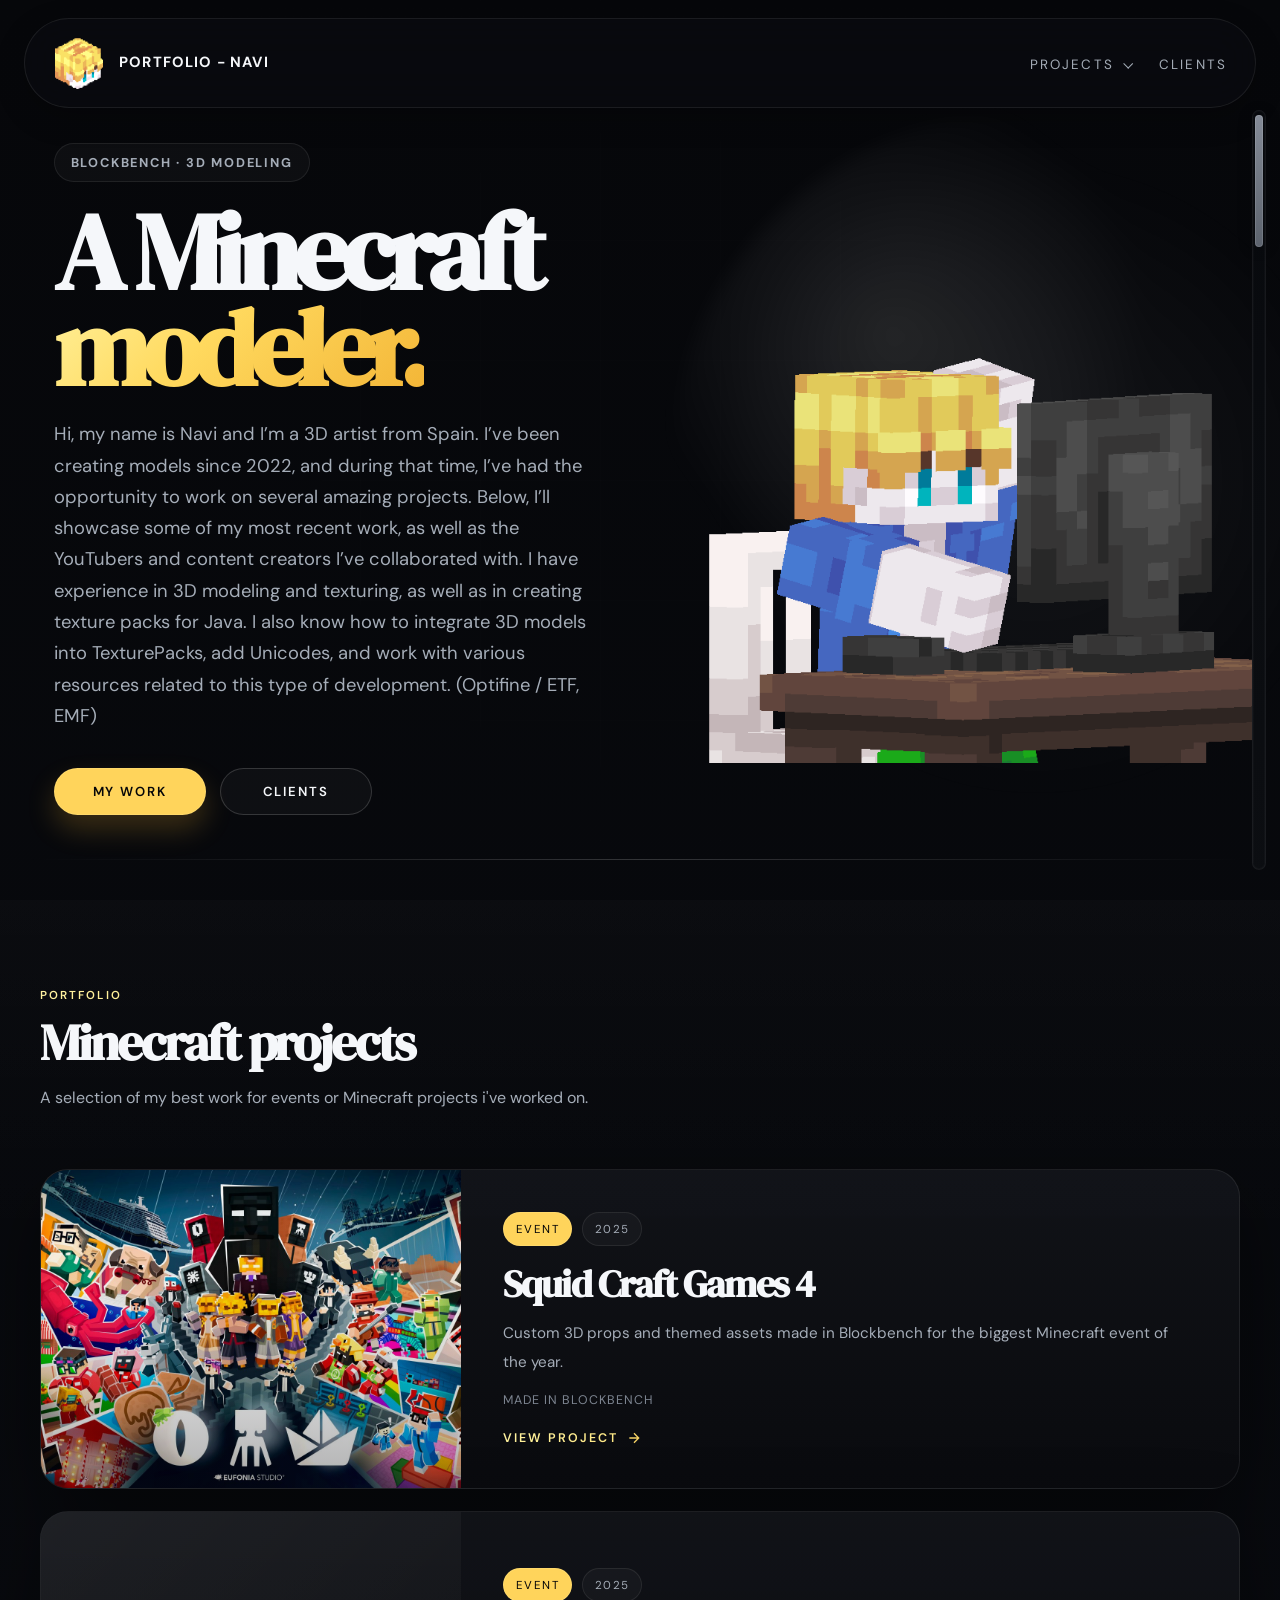
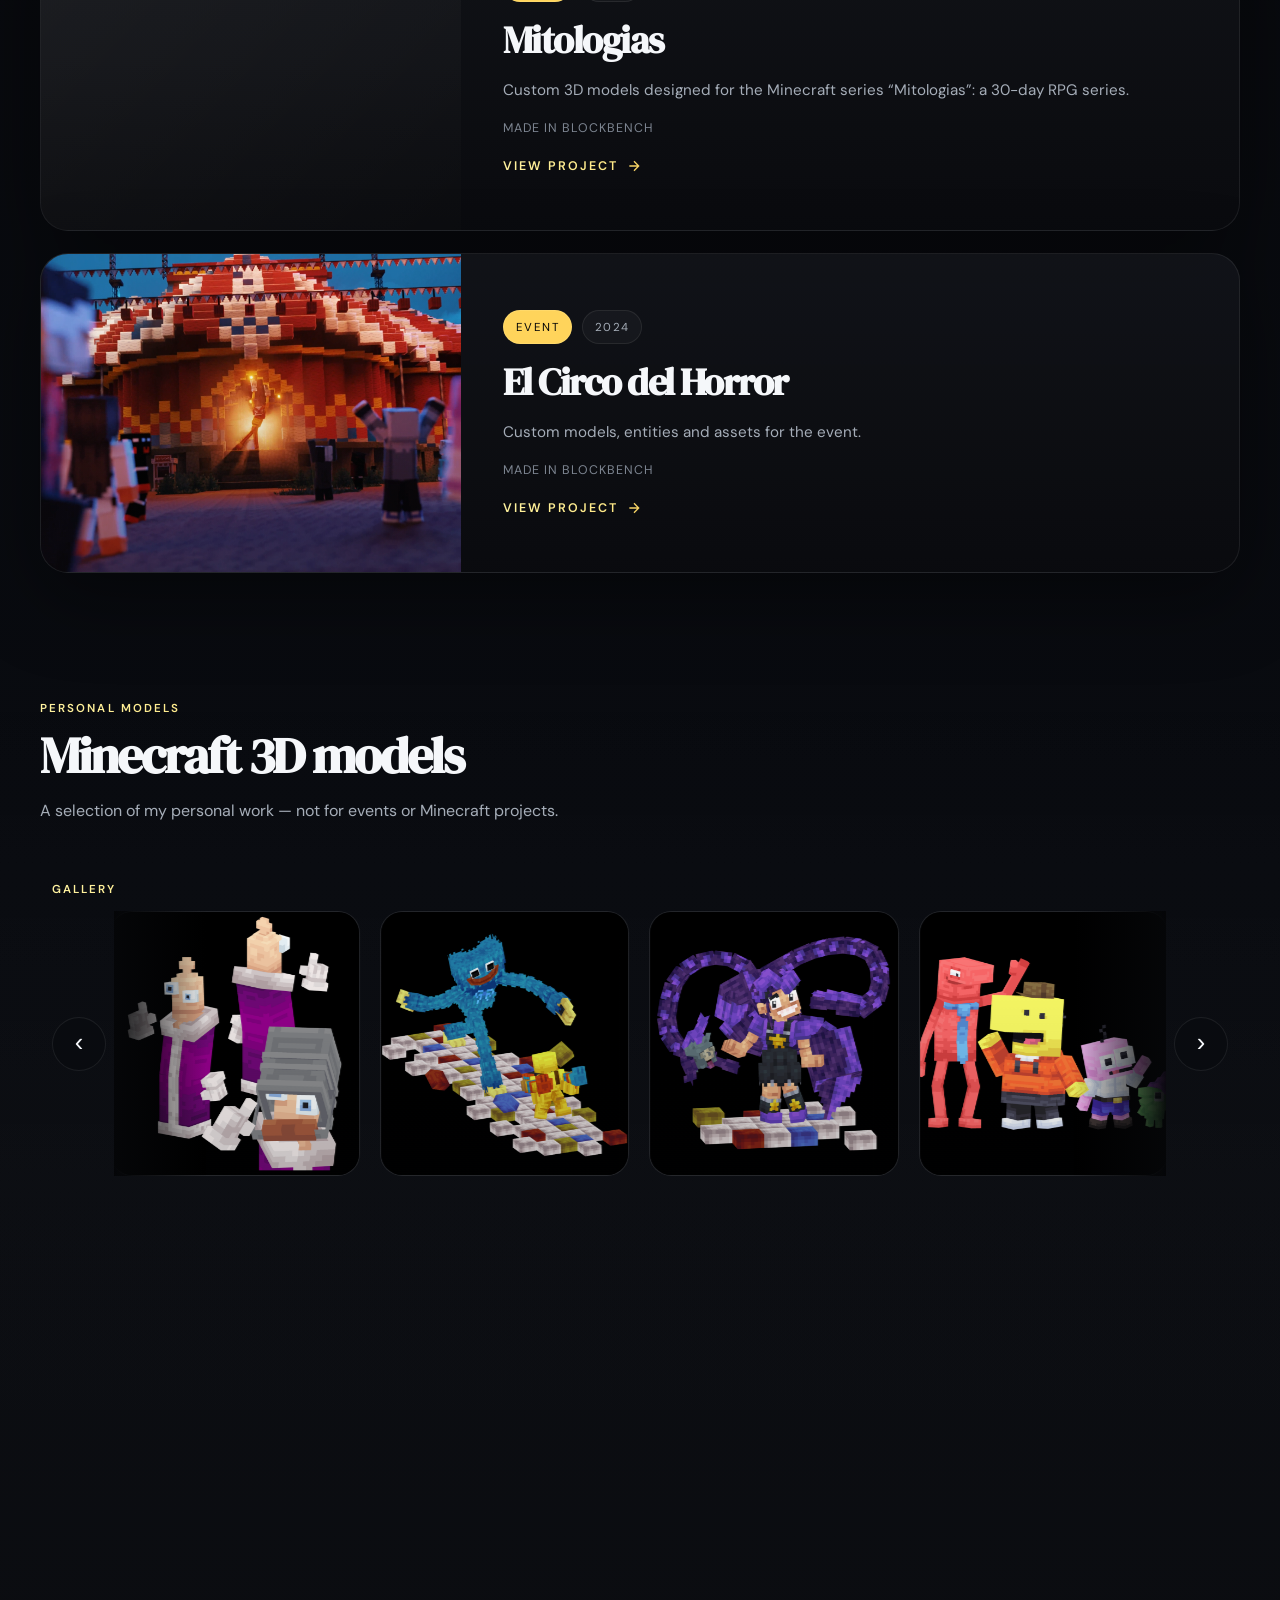
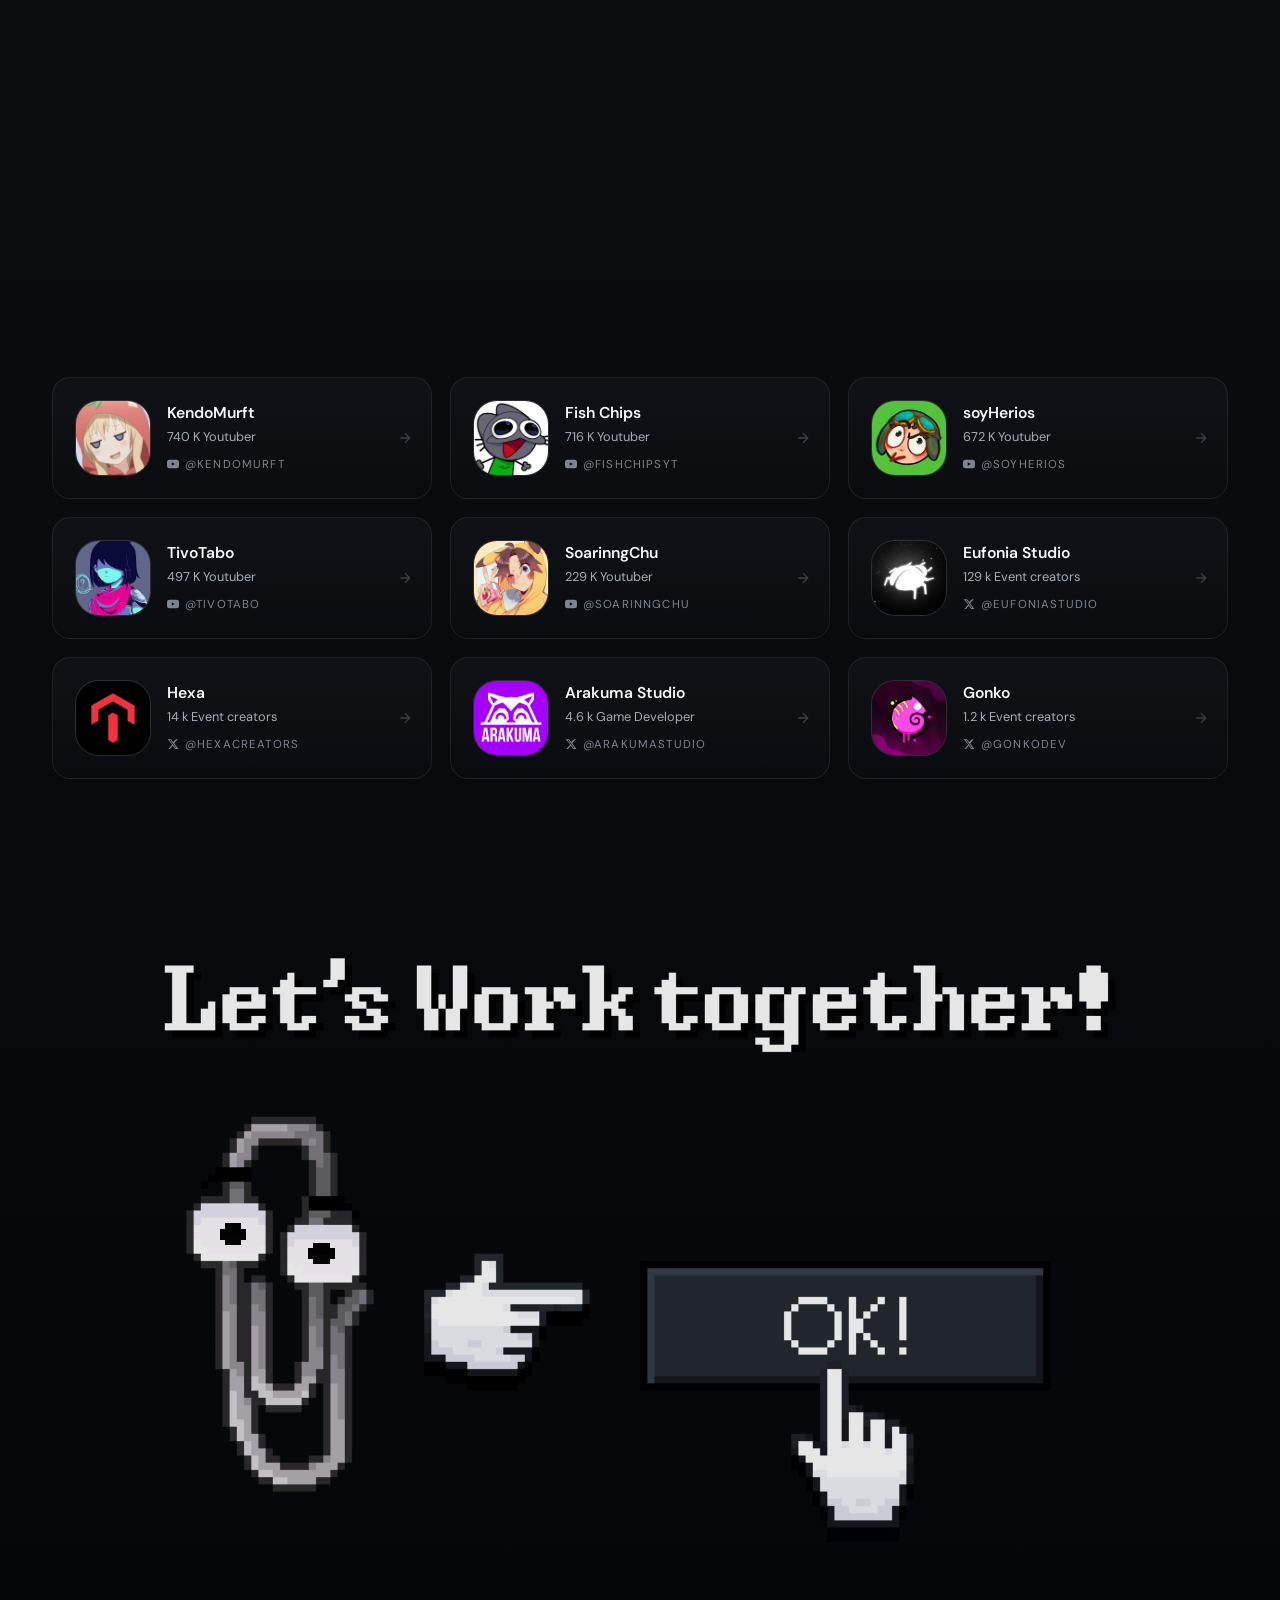
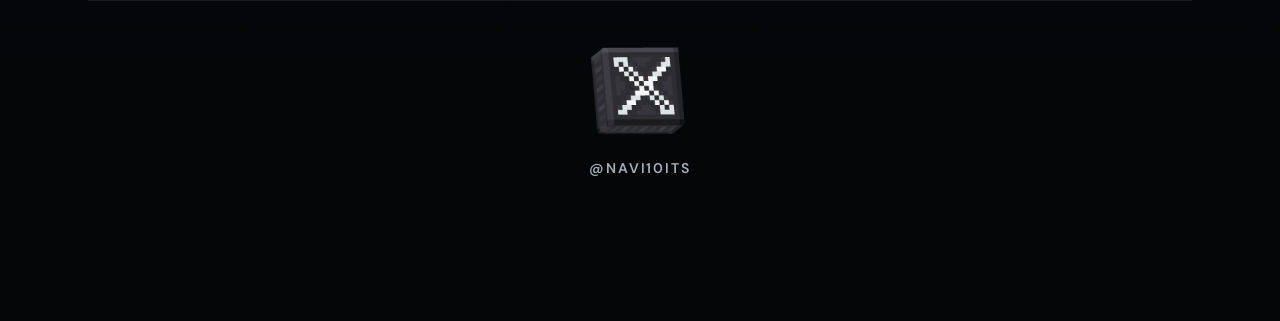
==== index.html @ ceeb7392 "primer commit" ====
<!DOCTYPE html>
<html lang="es">
<head>
  <meta charset="UTF-8" />
  <meta name="viewport" content="width=device-width, initial-scale=1.0" />
  <title>Portfolio — navi</title>
  <link rel="icon" type="imgs/logo" href="imgs/logo.png">
  <link rel="preconnect" href="https://fonts.googleapis.com" />
  <link rel="preconnect" href="https://fonts.gstatic.com" crossorigin />
  <link href="https://fonts.googleapis.com/css2?family=DM+Sans:ital,opsz,wght@0,9..40,300;0,9..40,400;0,9..40,500;1,9..40,300&family=DM+Serif+Display:ital@0;1&display=swap" rel="stylesheet" />
  <link rel="stylesheet" href="style.css" />
</head>
<body>

  <nav>
    <a href="index.html" class="nav-logo">
      <img src="imgs/logo.png" alt="logo"/>
      <span class="nav-brand">Portfolio - Navi</span>
    </a>
    <ul class="nav-links">
      <li class="nav-dropdown">
        <a href="#models" class="nav-dropdown-toggle">Projects</a>
        <ul class="nav-dropdown-menu">
          <li><a href="squid_4.html">Squid Craft Games 4</a></li>
          <li><a href="mitologias.html">Mitologias</a></li>
          <li><a href="el_circo_del_horror.html">El Circo del Horror</a></li>
        </ul>
      </li>
      <li><a href="#clients">Clients</a></li>
    </ul>
  </nav>
  
  <section class="hero">
    <div class="hero-copy">
      <p class="hero-eyebrow">Blockbench · 3D Modeling</p>
      <h1 class="hero-title">A Minecraft<br><em>modeler.</em></h1>
      <p class="hero-sub">Hi, my name is Navi and I’m a 3D artist from Spain. I’ve been creating models since 2022, and during that time, I’ve had the opportunity to work on several amazing projects. Below, I’ll showcase some of my most recent work, as well as the YouTubers and content creators I’ve collaborated with.

I have experience in 3D modeling and texturing, as well as in creating texture packs for Java. I also know how to integrate 3D models into TexturePacks, add Unicodes, and work with various resources related to this type of development. (Optifine / ETF, EMF)</p>
      <div class="hero-cta">
        <a href="#models" class="btn btn-primary">My work</a>
        <a href="#clients" class="btn btn-ghost">Clients</a>
      </div>
    </div>
    <div class="hero-media reveal">
      <div class="hero-media-frame">
        <img src="imgs/subnormal.gif" alt="Featured Minecraft 3D model" />
      </div>
    </div>
  </section>

<!-- MODELS -->
  <section id="models">
    <div class="models-inner">

      <div class="models-header reveal">
        <p class="section-label">Portfolio</p>
        <h2 class="section-title">Minecraft projects</h2>
        <p class="section-desc">A selection of my best work for events or Minecraft projects i've worked on.</p>
      </div>

      <div class="projects-list">

<!-- SCG 4 -->
        <a class="project-card reveal" href="squid_4.html">
          <div class="project-card-image">
            <img src="imgs/survival-cup-4.jpg" alt="Survival Cup 4"
                 onerror="this.style.display='none'" />
            <div class="project-card-placeholder">
              <svg viewBox="0 0 24 24" fill="none" stroke="currentColor" stroke-width="1">
                <path d="M12 2L2 7l10 5 10-5-10-5z"/>
                <path d="M2 17l10 5 10-5"/>
                <path d="M2 12l10 5 10-5"/>
              </svg>
            </div>
          </div>
          <div class="project-card-body">
            <div class="project-card-meta">
              <span class="project-tag">Event</span>
              <span class="project-year">2025</span>
            </div>
            <h3 class="project-name">Squid Craft Games 4</h3>
            <p class="project-desc">Custom 3D props and themed assets made in Blockbench for the biggest Minecraft event of the year.</p>
            <div class="project-stats">
              <span>Made in Blockbench</span>
            </div>
            <span class="project-link-label">
              View project
              <svg viewBox="0 0 24 24" fill="none" stroke="currentColor" stroke-width="2">
                <path d="M5 12h14M12 5l7 7-7 7"/>
              </svg>
            </span>
          </div>
        </a>

<!-- Mitologias -->
        <a class="project-card reveal" href="mitologias.html">
          <div class="project-card-image">
            <img src="imgs/mitologias.png" alt="Mitologias"
                 onerror="this.style.display='none'" />
            <div class="project-card-placeholder">
              <svg viewBox="0 0 24 24" fill="none" stroke="currentColor" stroke-width="1">
                <path d="M12 2L2 7l10 5 10-5-10-5z"/>
                <path d="M2 17l10 5 10-5"/>
                <path d="M2 12l10 5 10-5"/>
              </svg>
            </div>
          </div>
          <div class="project-card-body">
            <div class="project-card-meta">
              <span class="project-tag">Event</span>
              <span class="project-year">2025</span>
            </div>
            <h3 class="project-name">Mitologias</h3>
            <p class="project-desc">Custom 3D models designed for the Minecraft series “Mitologias”: a 30-day RPG series.</p>
            <div class="project-stats">
              <span>Made in Blockbench</span>
            </div>
            <span class="project-link-label">
              View project
              <svg viewBox="0 0 24 24" fill="none" stroke="currentColor" stroke-width="2">
                <path d="M5 12h14M12 5l7 7-7 7"/>
              </svg>
            </span>
          </div>
        </a>
<!-- El Circo del Horror -->
        <a class="project-card reveal" href="el_circo_del_horror.html" style="transition-delay:0.2s">
          <div class="project-card-image">
            <img src="imgs/circo.png" alt="El Circo del Horror"
                 onerror="this.style.display='none'" />
            <div class="project-card-placeholder">
              <svg viewBox="0 0 24 24" fill="none" stroke="currentColor" stroke-width="1">
                <path d="M12 2L2 7l10 5 10-5-10-5z"/>
                <path d="M2 17l10 5 10-5"/>
                <path d="M2 12l10 5 10-5"/>
              </svg>
            </div>
          </div>
          <div class="project-card-body">
            <div class="project-card-meta">
              <span class="project-tag">Event</span>
              <span class="project-year">2024</span>
            </div>
            <h3 class="project-name">El Circo del Horror</h3>
            <p class="project-desc">Custom models, entities and assets for the event.</p>
            <div class="project-stats">
              <span>Made in Blockbench</span>
            </div>
            <span class="project-link-label">
              View project
              <svg viewBox="0 0 24 24" fill="none" stroke="currentColor" stroke-width="2">
                <path d="M5 12h14M12 5l7 7-7 7"/>
              </svg>
            </span>
          </div>
        </a>        
      </div>
    </div>
  </section>
<!-- Random stuff xd -->
  <section id="random">
    <div class="random-inner">

      <div class="models-header reveal">
        <p class="section-label">Personal models</p>
        <h2 class="section-title">Minecraft 3D models</h2>
        <p class="section-desc">A selection of my personal work — not for events or Minecraft projects.</p>
      </div>
<!-- GALLERY -->
  <div class="detail-gallery">
    <p class="gallery-label">Gallery</p>
    <div class="gallery-carousel" data-gallery-carousel>
      <button class="project-carousel-nav project-carousel-prev" type="button" aria-label="Ver imagen anterior" data-gallery-prev>
        <span aria-hidden="true">&#8249;</span>
      </button>
      <div class="gallery-carousel-viewport" data-gallery-viewport>
        <div class="gallery-grid gallery-carousel-track" id="gallery-grid" data-gallery-track>

          <!-- photo v: -->
          <div class="gallery-item" onclick="openLightbox('imgs/kinger.png')">
              <img src="imgs/kinger.png" alt="kinger" />
            </div>

          <!-- photo 2 v: -->
          <div class="gallery-item" onclick="openLightbox('imgs/huggy.png')">
              <img src="imgs/huggy.png" alt="huggy" />
            </div>

          <!-- photo 3 v: -->
          <div class="gallery-item" onclick="openLightbox('imgs/lily.png')">
              <img src="imgs/lily.png" alt="lily" />
            </div>

          <!-- photo 4 v: -->
          <div class="gallery-item" onclick="openLightbox('imgs/smiling_friends.png')">
              <img src="imgs/smiling_friends.png" alt="smiling_friends" />
            </div>

          <!-- photo 5 v: -->
          <div class="gallery-item" onclick="openLightbox('imgs/it.png')">
              <img src="imgs/it.png" alt="it" />
            </div>

          <!-- photo 6 v: -->
          <div class="gallery-item" onclick="openLightbox('imgs/it2.png')">
              <img src="imgs/it2.png" alt="it2" />
            </div>

          <!-- photo 7 v: -->
          <div class="gallery-item" onclick="openLightbox('imgs/marge.png')">
              <img src="imgs/marge.png" alt="marge2" />
            </div>

          <!-- photo 8 v: -->
          <div class="gallery-item" onclick="openLightbox('imgs/marge2.png')">
              <img src="imgs/marge2.png" alt="marge" />
            </div>

          <!-- photo 9 v: -->
          <div class="gallery-item" onclick="openLightbox('imgs/rana.jpg')">
              <img src="imgs/rana.jpg" alt="rana" />
            </div> 

          <!-- photo 10 v: -->
          <div class="gallery-item" onclick="openLightbox('imgs/guns.jpg')">
              <img src="imgs/guns.jpg" alt="guns" />
            </div>

          <!-- photo 11 v: -->
          <div class="gallery-item" onclick="openLightbox('imgs/car.jpg')">
              <img src="imgs/car.jpg" alt="car" />
            </div>

          <!-- photo 12 v: -->
          <div class="gallery-item" onclick="openLightbox('imgs/eternauta.jpg')">
              <img src="imgs/eternauta.jpg" alt="eternauta" />
            </div> 
        </div>
      </div>
      <button class="project-carousel-nav project-carousel-next" type="button" aria-label="Ver imagen siguiente" data-gallery-next>
        <span aria-hidden="true">&#8250;</span>
      </button>
    </div>
  </div>

  <!-- CLIENTS -->
  <section id="clients">
    <div class="clients-inner">
      <div class="clients-header reveal">
        <p class="section-label">Collaborations</p>
        <h2 class="section-title">Clients &amp; Collaborators</h2>
        <p class="section-desc">People and projects I have had the pleasure of working with.</p>
      </div>

      <div class="clients-grid">
<!-- Youtuber 0 - TheWillyrex 18,5M -->
        <a class="client-card reveal" href="https://www.youtube.com/@thewillyrex" target="_blank" rel="noopener">
          <div class="client-avatar">
            <img src="imgs/willy.jpg" alt="TheWillyrex">
          </div>
          <div class="client-info">
            <p class="client-name">TheWillyrex</p>
            <p class="client-role">18,5 M Youtuber</p>
            <span class="client-platform">
              <svg viewBox="0 0 24 24" fill="currentColor"><path d="M23.498 6.186a3.016 3.016 0 00-2.122-2.136C19.505 3.545 12 3.545 12 3.545s-7.505 0-9.377.505A3.017 3.017 0 00.502 6.186C0 8.07 0 12 0 12s0 3.93.502 5.814a3.016 3.016 0 002.122 2.136c1.871.505 9.376.505 9.376.505s7.505 0 9.377-.505a3.015 3.015 0 002.122-2.136C24 15.93 24 12 24 12s0-3.93-.502-5.814zM9.545 15.568V8.432L15.818 12l-6.273 3.568z"/></svg>
              @thewillyrex
            </span>
          </div>
          <svg class="client-arrow" viewBox="0 0 24 24" fill="none" stroke="currentColor" stroke-width="2">
            <path d="M5 12h14M12 5l7 7-7 7"/>
          </svg>
        </a>        
<!-- Youtuber 1 - Acenix 16,7M -->
        <a class="client-card reveal" href="https://www.youtube.com/@Acenix" target="_blank" rel="noopener">
          <div class="client-avatar">
            <img src="imgs/acenix.jpg" alt="Acenix">
          </div>
          <div class="client-info">
            <p class="client-name">Acenix</p>
            <p class="client-role">16,7 M Youtuber</p>
            <span class="client-platform">
              <svg viewBox="0 0 24 24" fill="currentColor"><path d="M23.498 6.186a3.016 3.016 0 00-2.122-2.136C19.505 3.545 12 3.545 12 3.545s-7.505 0-9.377.505A3.017 3.017 0 00.502 6.186C0 8.07 0 12 0 12s0 3.93.502 5.814a3.016 3.016 0 002.122 2.136c1.871.505 9.376.505 9.376.505s7.505 0 9.377-.505a3.015 3.015 0 002.122-2.136C24 15.93 24 12 24 12s0-3.93-.502-5.814zM9.545 15.568V8.432L15.818 12l-6.273 3.568z"/></svg>
              @Acenix
            </span>
          </div>
          <svg class="client-arrow" viewBox="0 0 24 24" fill="none" stroke="currentColor" stroke-width="2">
            <path d="M5 12h14M12 5l7 7-7 7"/>
          </svg>
        </a>
<!-- Youtuber 2 - RaptorGamer 15,7M -->
        <a class="client-card reveal" href="https://www.youtube.com/@RaptorGamer" target="_blank" rel="noopener">
          <div class="client-avatar">
            <img src="imgs/raptor.jpg" alt="RaptorGamer">
          </div>
          <div class="client-info">
            <p class="client-name">RaptorGamer</p>
            <p class="client-role">15,7 M Youtuber</p>
            <span class="client-platform">
              <svg viewBox="0 0 24 24" fill="currentColor"><path d="M23.498 6.186a3.016 3.016 0 00-2.122-2.136C19.505 3.545 12 3.545 12 3.545s-7.505 0-9.377.505A3.017 3.017 0 00.502 6.186C0 8.07 0 12 0 12s0 3.93.502 5.814a3.016 3.016 0 002.122 2.136c1.871.505 9.376.505 9.376.505s7.505 0 9.377-.505a3.015 3.015 0 002.122-2.136C24 15.93 24 12 24 12s0-3.93-.502-5.814zM9.545 15.568V8.432L15.818 12l-6.273 3.568z"/></svg>
              @RaptorGamer
            </span>
          </div>
          <svg class="client-arrow" viewBox="0 0 24 24" fill="none" stroke="currentColor" stroke-width="2">
            <path d="M5 12h14M12 5l7 7-7 7"/>
          </svg>
        </a>
<!-- Youtuber 3 - Spreen 8,23M -->
        <a class="client-card reveal" href="https://www.youtube.com/@Spreen" target="_blank" rel="noopener">
          <div class="client-avatar">
            <img src="imgs/spreen.jpg" alt="Spreen">
          </div>
          <div class="client-info">
            <p class="client-name">Spreen</p>
            <p class="client-role">8,23 M Youtuber</p>
            <span class="client-platform">
              <svg viewBox="0 0 24 24" fill="currentColor"><path d="M23.498 6.186a3.016 3.016 0 00-2.122-2.136C19.505 3.545 12 3.545 12 3.545s-7.505 0-9.377.505A3.017 3.017 0 00.502 6.186C0 8.07 0 12 0 12s0 3.93.502 5.814a3.016 3.016 0 002.122 2.136c1.871.505 9.376.505 9.376.505s7.505 0 9.377-.505a3.015 3.015 0 002.122-2.136C24 15.93 24 12 24 12s0-3.93-.502-5.814zM9.545 15.568V8.432L15.818 12l-6.273 3.568z"/></svg>
              @Spreen
            </span>
          </div>
          <svg class="client-arrow" viewBox="0 0 24 24" fill="none" stroke="currentColor" stroke-width="2">
            <path d="M5 12h14M12 5l7 7-7 7"/>
          </svg>
        </a>
<!-- Youtuber 4 - FlexVega 7,39M -->
        <a class="client-card reveal" href="https://www.youtube.com/@FlexVega" target="_blank" rel="noopener">
          <div class="client-avatar">
            <img src="imgs/flex.jpg" alt="FlexVega">
          </div>
          <div class="client-info">
            <p class="client-name">FlexVega</p>
            <p class="client-role">7,39 M Youtuber</p>
            <span class="client-platform">
              <svg viewBox="0 0 24 24" fill="currentColor"><path d="M23.498 6.186a3.016 3.016 0 00-2.122-2.136C19.505 3.545 12 3.545 12 3.545s-7.505 0-9.377.505A3.017 3.017 0 00.502 6.186C0 8.07 0 12 0 12s0 3.93.502 5.814a3.016 3.016 0 002.122 2.136c1.871.505 9.376.505 9.376.505s7.505 0 9.377-.505a3.015 3.015 0 002.122-2.136C24 15.93 24 12 24 12s0-3.93-.502-5.814zM9.545 15.568V8.432L15.818 12l-6.273 3.568z"/></svg>
              @FlexVega
            </span>
          </div>
          <svg class="client-arrow" viewBox="0 0 24 24" fill="none" stroke="currentColor" stroke-width="2">
            <path d="M5 12h14M12 5l7 7-7 7"/>
          </svg>
        </a>
<!-- Youtuber 5 - Calce 3,89M -->
        <a class="client-card reveal" href="https://www.youtube.com/@Calcetinlol" target="_blank" rel="noopener">
          <div class="client-avatar">
            <img src="imgs/calce.jpg" alt="Calce">
          </div>
          <div class="client-info">
            <p class="client-name">Calce</p>
            <p class="client-role">3,89 M Youtuber</p>
            <span class="client-platform">
              <svg viewBox="0 0 24 24" fill="currentColor"><path d="M23.498 6.186a3.016 3.016 0 00-2.122-2.136C19.505 3.545 12 3.545 12 3.545s-7.505 0-9.377.505A3.017 3.017 0 00.502 6.186C0 8.07 0 12 0 12s0 3.93.502 5.814a3.016 3.016 0 002.122 2.136c1.871.505 9.376.505 9.376.505s7.505 0 9.377-.505a3.015 3.015 0 002.122-2.136C24 15.93 24 12 24 12s0-3.93-.502-5.814zM9.545 15.568V8.432L15.818 12l-6.273 3.568z"/></svg>
              @Calcetinlol
            </span>
          </div>
          <svg class="client-arrow" viewBox="0 0 24 24" fill="none" stroke="currentColor" stroke-width="2">
            <path d="M5 12h14M12 5l7 7-7 7"/>
          </svg>
        </a>
<!-- Youtuber 6 - Alexy 3,42M -->
        <a class="client-card reveal" href="https://www.youtube.com/@AlexyYT" target="_blank" rel="noopener">
          <div class="client-avatar">
            <img src="imgs/alexy.jpg" alt="Alexy">
          </div>
          <div class="client-info">
            <p class="client-name">Alexy</p>
            <p class="client-role">3,42 M Youtuber</p>
            <span class="client-platform">
              <svg viewBox="0 0 24 24" fill="currentColor"><path d="M23.498 6.186a3.016 3.016 0 00-2.122-2.136C19.505 3.545 12 3.545 12 3.545s-7.505 0-9.377.505A3.017 3.017 0 00.502 6.186C0 8.07 0 12 0 12s0 3.93.502 5.814a3.016 3.016 0 002.122 2.136c1.871.505 9.376.505 9.376.505s7.505 0 9.377-.505a3.015 3.015 0 002.122-2.136C24 15.93 24 12 24 12s0-3.93-.502-5.814zM9.545 15.568V8.432L15.818 12l-6.273 3.568z"/></svg>
              @AlexyYT
            </span>
          </div>
          <svg class="client-arrow" viewBox="0 0 24 24" fill="none" stroke="currentColor" stroke-width="2">
            <path d="M5 12h14M12 5l7 7-7 7"/>
          </svg>
        </a>
<!-- Youtuber 7 - Laos 2,57M -->
        <a class="client-card reveal" href="https://www.youtube.com/@LaosOneVieww" target="_blank" rel="noopener">
          <div class="client-avatar">
            <img src="imgs/laos.jpg" alt="Laos">
          </div>
          <div class="client-info">
            <p class="client-name">Laos</p>
            <p class="client-role">2,57 M Youtuber</p>
            <span class="client-platform">
              <svg viewBox="0 0 24 24" fill="currentColor"><path d="M23.498 6.186a3.016 3.016 0 00-2.122-2.136C19.505 3.545 12 3.545 12 3.545s-7.505 0-9.377.505A3.017 3.017 0 00.502 6.186C0 8.07 0 12 0 12s0 3.93.502 5.814a3.016 3.016 0 002.122 2.136c1.871.505 9.376.505 9.376.505s7.505 0 9.377-.505a3.015 3.015 0 002.122-2.136C24 15.93 24 12 24 12s0-3.93-.502-5.814zM9.545 15.568V8.432L15.818 12l-6.273 3.568z"/></svg>
              @LaosOneVieww
            </span>
          </div>
          <svg class="client-arrow" viewBox="0 0 24 24" fill="none" stroke="currentColor" stroke-width="2">
            <path d="M5 12h14M12 5l7 7-7 7"/>
          </svg>
        </a>
<!-- Youtuber 8 - ElRichMC 2,16M -->
        <a class="client-card reveal" href="https://www.youtube.com/@ElRichMC" target="_blank" rel="noopener">
          <div class="client-avatar">
            <img src="imgs/Rich.jpg" alt="ElRichMC">
          </div>
          <div class="client-info">
            <p class="client-name">ElRichMC</p>
            <p class="client-role">2,16 M Youtuber</p>
            <span class="client-platform">
              <svg viewBox="0 0 24 24" fill="currentColor"><path d="M23.498 6.186a3.016 3.016 0 00-2.122-2.136C19.505 3.545 12 3.545 12 3.545s-7.505 0-9.377.505A3.017 3.017 0 00.502 6.186C0 8.07 0 12 0 12s0 3.93.502 5.814a3.016 3.016 0 002.122 2.136c1.871.505 9.376.505 9.376.505s7.505 0 9.377-.505a3.015 3.015 0 002.122-2.136C24 15.93 24 12 24 12s0-3.93-.502-5.814zM9.545 15.568V8.432L15.818 12l-6.273 3.568z"/></svg>
              @ElRichMC
            </span>
          </div>
          <svg class="client-arrow" viewBox="0 0 24 24" fill="none" stroke="currentColor" stroke-width="2">
            <path d="M5 12h14M12 5l7 7-7 7"/>
          </svg>
        </a>
<!-- Youtuber 9 - AQUISI 1,79M -->
        <a class="client-card reveal" href="https://www.youtube.com/@AQUISI_" target="_blank" rel="noopener">
          <div class="client-avatar">
            <img src="imgs/aquino.jpg" alt="AQUISI">
          </div>
          <div class="client-info">
            <p class="client-name">AQUISI</p>
            <p class="client-role">1,79 M Youtuber</p>
            <span class="client-platform">
              <svg viewBox="0 0 24 24" fill="currentColor"><path d="M23.498 6.186a3.016 3.016 0 00-2.122-2.136C19.505 3.545 12 3.545 12 3.545s-7.505 0-9.377.505A3.017 3.017 0 00.502 6.186C0 8.07 0 12 0 12s0 3.93.502 5.814a3.016 3.016 0 002.122 2.136c1.871.505 9.376.505 9.376.505s7.505 0 9.377-.505a3.015 3.015 0 002.122-2.136C24 15.93 24 12 24 12s0-3.93-.502-5.814zM9.545 15.568V8.432L15.818 12l-6.273 3.568z"/></svg>
              @AQUISI_
            </span>
          </div>
          <svg class="client-arrow" viewBox="0 0 24 24" fill="none" stroke="currentColor" stroke-width="2">
            <path d="M5 12h14M12 5l7 7-7 7"/>
          </svg>
        </a>
<!-- Youtuber 10 - Friend 1,65M -->
        <a class="client-card reveal" href="https://www.youtube.com/@Tycer" target="_blank" rel="noopener">
          <div class="client-avatar">
            <img src="imgs/friend.jpg" alt="TivoTabo">
          </div>
          <div class="client-info">
            <p class="client-name">Friend</p>
            <p class="client-role">1,65 M Youtuber</p>
            <span class="client-platform">
              <svg viewBox="0 0 24 24" fill="currentColor"><path d="M23.498 6.186a3.016 3.016 0 00-2.122-2.136C19.505 3.545 12 3.545 12 3.545s-7.505 0-9.377.505A3.017 3.017 0 00.502 6.186C0 8.07 0 12 0 12s0 3.93.502 5.814a3.016 3.016 0 002.122 2.136c1.871.505 9.376.505 9.376.505s7.505 0 9.377-.505a3.015 3.015 0 002.122-2.136C24 15.93 24 12 24 12s0-3.93-.502-5.814zM9.545 15.568V8.432L15.818 12l-6.273 3.568z"/></svg>
              @Tycer
            </span>
          </div>
          <svg class="client-arrow" viewBox="0 0 24 24" fill="none" stroke="currentColor" stroke-width="2">
            <path d="M5 12h14M12 5l7 7-7 7"/>
          </svg>
        </a>
<!-- Youtuber 11 - Shadoune 819K -->
        <a class="client-card reveal" href="https://www.youtube.com/@Shadoune666" target="_blank" rel="noopener">
          <div class="client-avatar">
            <img src="imgs/shadoune.jpg" alt="Shadoune666">
          </div>
          <div class="client-info">
            <p class="client-name">Shadoune666</p>
            <p class="client-role">819 K Youtuber</p>
            <span class="client-platform">
              <svg viewBox="0 0 24 24" fill="currentColor"><path d="M23.498 6.186a3.016 3.016 0 00-2.122-2.136C19.505 3.545 12 3.545 12 3.545s-7.505 0-9.377.505A3.017 3.017 0 00.502 6.186C0 8.07 0 12 0 12s0 3.93.502 5.814a3.016 3.016 0 002.122 2.136c1.871.505 9.376.505 9.376.505s7.505 0 9.377-.505a3.015 3.015 0 002.122-2.136C24 15.93 24 12 24 12s0-3.93-.502-5.814zM9.545 15.568V8.432L15.818 12l-6.273 3.568z"/></svg>
              @Shadoune666
            </span>
          </div>
          <svg class="client-arrow" viewBox="0 0 24 24" fill="none" stroke="currentColor" stroke-width="2">
            <path d="M5 12h14M12 5l7 7-7 7"/>
          </svg>
        </a>
<!-- Youtuber 12 - KendoMurft 740K -->
        <a class="client-card reveal" href="https://www.youtube.com/@KendoMurft" target="_blank" rel="noopener">
          <div class="client-avatar">
            <img src="imgs/kendo.jpg" alt="KendoMurft">
          </div>
          <div class="client-info">
            <p class="client-name">KendoMurft</p>
            <p class="client-role">740 K Youtuber</p>
            <span class="client-platform">
              <svg viewBox="0 0 24 24" fill="currentColor"><path d="M23.498 6.186a3.016 3.016 0 00-2.122-2.136C19.505 3.545 12 3.545 12 3.545s-7.505 0-9.377.505A3.017 3.017 0 00.502 6.186C0 8.07 0 12 0 12s0 3.93.502 5.814a3.016 3.016 0 002.122 2.136c1.871.505 9.376.505 9.376.505s7.505 0 9.377-.505a3.015 3.015 0 002.122-2.136C24 15.93 24 12 24 12s0-3.93-.502-5.814zM9.545 15.568V8.432L15.818 12l-6.273 3.568z"/></svg>
              @KendoMurft
            </span>
          </div>
          <svg class="client-arrow" viewBox="0 0 24 24" fill="none" stroke="currentColor" stroke-width="2">
            <path d="M5 12h14M12 5l7 7-7 7"/>
          </svg>
        </a>
<!-- Youtuber 13 - FishChips 716K -->
        <a class="client-card reveal" href="https://www.youtube.com/@FishChipsYT" target="_blank" rel="noopener">
          <div class="client-avatar">
            <img src="imgs/fish.jpg" alt="FishChipsYT">
          </div>
          <div class="client-info">
            <p class="client-name">Fish Chips</p>
            <p class="client-role">716 K Youtuber</p>
            <span class="client-platform">
              <svg viewBox="0 0 24 24" fill="currentColor"><path d="M23.498 6.186a3.016 3.016 0 00-2.122-2.136C19.505 3.545 12 3.545 12 3.545s-7.505 0-9.377.505A3.017 3.017 0 00.502 6.186C0 8.07 0 12 0 12s0 3.93.502 5.814a3.016 3.016 0 002.122 2.136c1.871.505 9.376.505 9.376.505s7.505 0 9.377-.505a3.015 3.015 0 002.122-2.136C24 15.93 24 12 24 12s0-3.93-.502-5.814zM9.545 15.568V8.432L15.818 12l-6.273 3.568z"/></svg>
              @FishChipsYT
            </span>
          </div>
          <svg class="client-arrow" viewBox="0 0 24 24" fill="none" stroke="currentColor" stroke-width="2">
            <path d="M5 12h14M12 5l7 7-7 7"/>
          </svg>
        </a>
<!-- Youtuber 14 - soyHerios 672K -->
        <a class="client-card reveal" href="https://www.youtube.com/@soyHerios" target="_blank" rel="noopener">
          <div class="client-avatar">
            <img src="imgs/herios.jpg" alt="soyHerios">
          </div>
          <div class="client-info">
            <p class="client-name">soyHerios</p>
            <p class="client-role">672 K Youtuber</p>
            <span class="client-platform">
              <svg viewBox="0 0 24 24" fill="currentColor"><path d="M23.498 6.186a3.016 3.016 0 00-2.122-2.136C19.505 3.545 12 3.545 12 3.545s-7.505 0-9.377.505A3.017 3.017 0 00.502 6.186C0 8.07 0 12 0 12s0 3.93.502 5.814a3.016 3.016 0 002.122 2.136c1.871.505 9.376.505 9.376.505s7.505 0 9.377-.505a3.015 3.015 0 002.122-2.136C24 15.93 24 12 24 12s0-3.93-.502-5.814zM9.545 15.568V8.432L15.818 12l-6.273 3.568z"/></svg>
              @soyHerios
            </span>
          </div>
          <svg class="client-arrow" viewBox="0 0 24 24" fill="none" stroke="currentColor" stroke-width="2">
            <path d="M5 12h14M12 5l7 7-7 7"/>
          </svg>
        </a>
<!-- Youtuber 15 - TivoTabo 497K -->
        <a class="client-card reveal" href="https://www.youtube.com/@tivotabo" target="_blank" rel="noopener">
          <div class="client-avatar">
            <img src="imgs/tivo.jpg" alt="TivoTabo">
          </div>
          <div class="client-info">
            <p class="client-name">TivoTabo</p>
            <p class="client-role">497 K Youtuber</p>
            <span class="client-platform">
              <svg viewBox="0 0 24 24" fill="currentColor"><path d="M23.498 6.186a3.016 3.016 0 00-2.122-2.136C19.505 3.545 12 3.545 12 3.545s-7.505 0-9.377.505A3.017 3.017 0 00.502 6.186C0 8.07 0 12 0 12s0 3.93.502 5.814a3.016 3.016 0 002.122 2.136c1.871.505 9.376.505 9.376.505s7.505 0 9.377-.505a3.015 3.015 0 002.122-2.136C24 15.93 24 12 24 12s0-3.93-.502-5.814zM9.545 15.568V8.432L15.818 12l-6.273 3.568z"/></svg>
              @tivotabo
            </span>
          </div>
          <svg class="client-arrow" viewBox="0 0 24 24" fill="none" stroke="currentColor" stroke-width="2">
            <path d="M5 12h14M12 5l7 7-7 7"/>
          </svg>
        </a>
<!-- Youtuber 16 - SoarinngChu 229K -->
        <a class="client-card reveal" href="https://www.youtube.com/@soarinngchu" target="_blank" rel="noopener">
          <div class="client-avatar">
            <img src="imgs/soarinng.jpg" alt="SoarinngChu">
          </div>
          <div class="client-info">
            <p class="client-name">SoarinngChu</p>
            <p class="client-role">229 K Youtuber</p>
            <span class="client-platform">
              <svg viewBox="0 0 24 24" fill="currentColor"><path d="M23.498 6.186a3.016 3.016 0 00-2.122-2.136C19.505 3.545 12 3.545 12 3.545s-7.505 0-9.377.505A3.017 3.017 0 00.502 6.186C0 8.07 0 12 0 12s0 3.93.502 5.814a3.016 3.016 0 002.122 2.136c1.871.505 9.376.505 9.376.505s7.505 0 9.377-.505a3.015 3.015 0 002.122-2.136C24 15.93 24 12 24 12s0-3.93-.502-5.814zM9.545 15.568V8.432L15.818 12l-6.273 3.568z"/></svg>
              @soarinngchu
            </span>
          </div>
          <svg class="client-arrow" viewBox="0 0 24 24" fill="none" stroke="currentColor" stroke-width="2">
            <path d="M5 12h14M12 5l7 7-7 7"/>
          </svg>
        </a>
<!-- Studio 1 - Eufonia 129k -->
        <a class="client-card reveal" href="https://x.com/EufoniaStudio" target="_blank" rel="noopener">
          <div class="client-avatar">
            <img src="imgs/eufonia.jpg" alt="TivoTabo">
          </div>
          <div class="client-info">
            <p class="client-name">Eufonia Studio</p>
            <p class="client-role">129 k Event creators</p>
            <span class="client-platform">
              <svg viewBox="0 0 24 24" fill="currentColor"><path d="M18.244 2.25h3.308l-7.227 8.26 8.502 11.24H16.17l-4.714-6.231-5.401 6.231H2.744l7.73-8.835L1.254 2.25H8.08l4.259 5.631L18.244 2.25zm-1.161 17.52h1.833L7.084 4.126H5.117L17.083 19.77z"/></svg>
              @EufoniaStudio
            </span>
          </div>
          <svg class="client-arrow" viewBox="0 0 24 24" fill="none" stroke="currentColor" stroke-width="2">
            <path d="M5 12h14M12 5l7 7-7 7"/>
          </svg>
        </a>
<!-- Studio 2 - Hexa 14k -->
        <a class="client-card reveal" href="https://x.com/HexaCreators" target="_blank" rel="noopener">
          <div class="client-avatar">
            <img src="imgs/hexa.jpg" alt="hexa">
          </div>
          <div class="client-info">
            <p class="client-name">Hexa</p>
            <p class="client-role">14 k Event creators</p>
            <span class="client-platform">
              <svg viewBox="0 0 24 24" fill="currentColor"><path d="M18.244 2.25h3.308l-7.227 8.26 8.502 11.24H16.17l-4.714-6.231-5.401 6.231H2.744l7.73-8.835L1.254 2.25H8.08l4.259 5.631L18.244 2.25zm-1.161 17.52h1.833L7.084 4.126H5.117L17.083 19.77z"/></svg>
              @HexaCreators
            </span>
          </div>
          <svg class="client-arrow" viewBox="0 0 24 24" fill="none" stroke="currentColor" stroke-width="2">
            <path d="M5 12h14M12 5l7 7-7 7"/>
          </svg>
        </a>
<!-- Studio 3 - Arakuma 4.6k -->
        <a class="client-card reveal" href="https://x.com/ArakumaStudio" target="_blank" rel="noopener">
          <div class="client-avatar">
            <img src="imgs/arakuma.jpg" alt="Arakuma Studio">
          </div>
          <div class="client-info">
            <p class="client-name">Arakuma Studio</p>
            <p class="client-role">4.6 k Game Developer</p>
            <span class="client-platform">
              <svg viewBox="0 0 24 24" fill="currentColor"><path d="M18.244 2.25h3.308l-7.227 8.26 8.502 11.24H16.17l-4.714-6.231-5.401 6.231H2.744l7.73-8.835L1.254 2.25H8.08l4.259 5.631L18.244 2.25zm-1.161 17.52h1.833L7.084 4.126H5.117L17.083 19.77z"/></svg>
              @ArakumaStudio
            </span>
          </div>
          <svg class="client-arrow" viewBox="0 0 24 24" fill="none" stroke="currentColor" stroke-width="2">
            <path d="M5 12h14M12 5l7 7-7 7"/>
          </svg>
        </a>
<!-- Studio 4 - Gonko 1.2k -->
        <a class="client-card reveal" href="https://x.com/gonkodev" target="_blank" rel="noopener">
          <div class="client-avatar">
            <img src="imgs/gonko.jpg" alt="gonko">
          </div>
          <div class="client-info">
            <p class="client-name">Gonko</p>
            <p class="client-role">1.2 k Event creators</p>
            <span class="client-platform">
              <svg viewBox="0 0 24 24" fill="currentColor"><path d="M18.244 2.25h3.308l-7.227 8.26 8.502 11.24H16.17l-4.714-6.231-5.401 6.231H2.744l7.73-8.835L1.254 2.25H8.08l4.259 5.631L18.244 2.25zm-1.161 17.52h1.833L7.084 4.126H5.117L17.083 19.77z"/></svg>
              @gonkodev
            </span>
          </div>
          <svg class="client-arrow" viewBox="0 0 24 24" fill="none" stroke="currentColor" stroke-width="2">
            <path d="M5 12h14M12 5l7 7-7 7"/>
          </svg>
        </a>
 
      </div>
    </div>
  </section>
<!--Work -->
<a class="work" href="https://x.com/Navi10Its">
  <img src="imgs/work.gif" alt="navi">
  <span class="work-eye work-eye-left" aria-hidden="true"><img src="imgs/eye.png" alt=""></span>
  <span class="work-eye work-eye-right" aria-hidden="true"><img src="imgs/eye.png" alt=""></span>
</a>

<!-- polla -->
  <footer>
    <div class="footer-inner">
      <a class="footer-social" href="https://twitter.com/Navi10Its" target="_blank" rel="noopener">
        <img src="imgs/twitter.gif" alt="Navi en X o Twitter">
        <span>@Navi10Its</span>
      </a>
    </div>
  </footer>

  <div class="lightbox" id="lightbox" onclick="handleLightboxBackdrop(event)">
    <div class="lightbox-toolbar">
      <button class="lightbox-zoom" id="lightbox-zoom-out" type="button" aria-label="Alejar imagen" onclick="zoomOut(event)">-</button>
      <button class="lightbox-zoom" id="lightbox-zoom-in" type="button" aria-label="Acercar imagen" onclick="zoomIn(event)">+</button>
      <button class="lightbox-close" type="button" aria-label="Cerrar imagen" onclick="closeLightbox(event)">X</button>
    </div>
    <div class="lightbox-stage">
      <img id="lightbox-img" src="" alt="" />
    </div>
  </div>

  <div class="custom-scrollbar" id="custom-scrollbar" aria-hidden="true">
    <div class="custom-scrollbar-thumb" id="custom-scrollbar-thumb"></div>
  </div>

  <script>
    document.documentElement.classList.add('has-custom-scrollbar');

    // Optional: set your YouTube API key in window.YOUTUBE_API_KEY before this script,
    // or store it in localStorage under "youtube_api_key".
    const YOUTUBE_API_KEY = window.YOUTUBE_API_KEY || localStorage.getItem('youtube_api_key') || '';

    const reveals = document.querySelectorAll('.reveal');
    const observer = new IntersectionObserver((entries) => {
      entries.forEach(entry => {
        if (entry.isIntersecting) {
          entry.target.classList.add('visible');
          observer.unobserve(entry.target);
        }
      });
    }, { threshold: 0.08 });
    reveals.forEach(el => observer.observe(el));

    const lightbox = document.getElementById('lightbox');
    const lightboxStage = lightbox.querySelector('.lightbox-stage');
    const lightboxImg = document.getElementById('lightbox-img');
    const zoomInButton = document.getElementById('lightbox-zoom-in');
    const zoomOutButton = document.getElementById('lightbox-zoom-out');
    const galleryCarousel = document.querySelector('[data-gallery-carousel]');
    const galleryViewport = document.querySelector('[data-gallery-viewport]');
    const galleryTrack = document.querySelector('[data-gallery-track]');
    const galleryPrevButton = document.querySelector('[data-gallery-prev]');
    const galleryNextButton = document.querySelector('[data-gallery-next]');
    const customScrollbar = document.getElementById('custom-scrollbar');
    const customScrollbarThumb = document.getElementById('custom-scrollbar-thumb');
    const workCard = document.querySelector('.work');
    const workEyes = document.querySelectorAll('.work-eye');
    const MIN_ZOOM = 1;
    const MAX_ZOOM = 4;
    const ZOOM_STEP = 0.25;
    let currentZoom = MIN_ZOOM;
    let translateX = 0;
    let translateY = 0;
    let isDragging = false;
    let dragStartX = 0;
    let dragStartY = 0;
    let dragOriginX = 0;
    let dragOriginY = 0;
    let galleryAutoOffset = 0;
    let galleryAutoAnimationId = null;
    let galleryAutoResumeTimer = null;
    let galleryAutoLastTime = 0;
    let isScrollbarDragging = false;
    let scrollbarDragOffset = 0;

    function getGalleryMetrics() {
      if (!galleryViewport || !galleryTrack) {
        return null;
      }

      const galleryItems = Array.from(galleryTrack.querySelectorAll('.gallery-item'));
      if (!galleryItems.length) {
        return null;
      }

      const firstItem = galleryItems[0];
      const rows = Math.max(1, parseInt(galleryCarousel?.dataset.galleryRows || '1', 10));
      const gap = parseFloat(window.getComputedStyle(galleryTrack).gap) || 0;
      const itemWidth = firstItem.getBoundingClientRect().width;
      const visibleColumns = Math.max(1, Math.round((galleryViewport.clientWidth + gap) / (itemWidth + gap)));
      const totalColumns = Math.max(1, Math.ceil(galleryItems.length / rows));
      const maxIndex = Math.max(0, totalColumns - visibleColumns);

      return {
        gap,
        itemWidth,
        rows,
        visibleColumns,
        maxIndex,
        stepWidth: itemWidth + gap
      };
    }

    function updateGalleryNav() {
      const metrics = getGalleryMetrics();
      if (!metrics || !galleryTrack || !galleryPrevButton || !galleryNextButton) {
        return;
      }

      galleryTrack.style.transform = `translate3d(-${galleryAutoOffset}px, 0, 0)`;
      galleryPrevButton.disabled = false;
      galleryNextButton.disabled = false;
      galleryCarousel.classList.remove('is-at-start', 'is-at-end');
    }

    function stopGalleryAutoPlay() {
      if (galleryAutoAnimationId) {
        cancelAnimationFrame(galleryAutoAnimationId);
        galleryAutoAnimationId = null;
      }
    }

    function normalizeGalleryLoop() {
      const metrics = getGalleryMetrics();
      if (!metrics || !galleryTrack) {
        return;
      }

      while (galleryAutoOffset >= metrics.stepWidth) {
        galleryTrack.appendChild(galleryTrack.firstElementChild);
        galleryAutoOffset -= metrics.stepWidth;
      }

      while (galleryAutoOffset < 0) {
        galleryTrack.insertBefore(galleryTrack.lastElementChild, galleryTrack.firstElementChild);
        galleryAutoOffset += metrics.stepWidth;
      }
    }

    function stepGalleryAutoPlay(timestamp) {
      if (!galleryTrack || document.hidden) {
        galleryAutoAnimationId = requestAnimationFrame(stepGalleryAutoPlay);
        return;
      }

      if (!galleryAutoLastTime) {
        galleryAutoLastTime = timestamp;
      }

      const delta = timestamp - galleryAutoLastTime;
      galleryAutoLastTime = timestamp;
      galleryAutoOffset += (delta / 1000) * 26;
      normalizeGalleryLoop();
      updateGalleryNav();
      galleryAutoAnimationId = requestAnimationFrame(stepGalleryAutoPlay);
    }

    function startGalleryAutoPlay() {
      stopGalleryAutoPlay();

      if (!galleryCarousel || !galleryTrack) {
        return;
      }

      const metrics = getGalleryMetrics();
      if (!metrics || metrics.maxIndex <= 0) {
        return;
      }

      galleryAutoLastTime = 0;
      galleryAutoAnimationId = requestAnimationFrame(stepGalleryAutoPlay);
    }

    function scheduleGalleryAutoPlay(delay = 2200) {
      if (galleryAutoResumeTimer) {
        clearTimeout(galleryAutoResumeTimer);
      }

      galleryAutoResumeTimer = window.setTimeout(() => {
        startGalleryAutoPlay();
      }, delay);
    }

    function nudgeGallery(direction) {
      const metrics = getGalleryMetrics();
      if (!metrics || !galleryTrack) {
        return;
      }

      galleryAutoOffset += direction * metrics.stepWidth;
      normalizeGalleryLoop();
      updateGalleryNav();
    }

    function getDragBounds() {
      const stageRect = lightboxStage.getBoundingClientRect();
      const naturalWidth = lightboxImg.naturalWidth || stageRect.width;
      const naturalHeight = lightboxImg.naturalHeight || stageRect.height;
      const baseScale = Math.min(stageRect.width / naturalWidth, stageRect.height / naturalHeight);
      const fittedWidth = naturalWidth * baseScale;
      const fittedHeight = naturalHeight * baseScale;

      return {
        maxX: Math.max(0, ((fittedWidth * currentZoom) - stageRect.width) / 2),
        maxY: Math.max(0, ((fittedHeight * currentZoom) - stageRect.height) / 2)
      };
    }

    function clampTranslations() {
      const { maxX, maxY } = getDragBounds();
      translateX = Math.min(maxX, Math.max(-maxX, translateX));
      translateY = Math.min(maxY, Math.max(-maxY, translateY));
    }

    function updateLightboxZoom() {
      if (currentZoom <= MIN_ZOOM) {
        translateX = 0;
        translateY = 0;
      } else {
        clampTranslations();
      }

      lightboxImg.style.transform = `translate3d(${translateX}px, ${translateY}px, 0) scale(${currentZoom})`;
      zoomOutButton.disabled = currentZoom <= MIN_ZOOM;
      zoomInButton.disabled = currentZoom >= MAX_ZOOM;
      lightbox.classList.toggle('is-zoomed', currentZoom > MIN_ZOOM);
    }

    function openLightbox(src) {
      lightboxImg.src = src;
      currentZoom = MIN_ZOOM;
      translateX = 0;
      translateY = 0;
      updateLightboxZoom();
      lightbox.classList.add('open');
      document.body.style.overflow = 'hidden';
    }

    function closeLightbox(event) {
      if (event) event.stopPropagation();
      lightbox.classList.remove('open');
      lightbox.classList.remove('is-dragging');
      lightbox.classList.remove('is-zoomed');
      lightboxImg.src = '';
      currentZoom = MIN_ZOOM;
      translateX = 0;
      translateY = 0;
      isDragging = false;
      updateLightboxZoom();
      document.body.style.overflow = '';
    }

    function handleLightboxBackdrop(event) {
      if (event.target === lightbox || event.target.classList.contains('lightbox-stage')) {
        closeLightbox();
      }
    }

    function zoomIn(event) {
      event.stopPropagation();
      currentZoom = Math.min(MAX_ZOOM, +(currentZoom + ZOOM_STEP).toFixed(2));
      updateLightboxZoom();
    }

    function zoomOut(event) {
      event.stopPropagation();
      currentZoom = Math.max(MIN_ZOOM, +(currentZoom - ZOOM_STEP).toFixed(2));
      updateLightboxZoom();
    }

    function handleLightboxWheel(event) {
      if (!lightbox.classList.contains('open')) return;
      event.preventDefault();

      if (event.deltaY < 0) {
        currentZoom = Math.min(MAX_ZOOM, +(currentZoom + ZOOM_STEP).toFixed(2));
      } else {
        currentZoom = Math.max(MIN_ZOOM, +(currentZoom - ZOOM_STEP).toFixed(2));
      }

      updateLightboxZoom();
    }

    function startDrag(event) {
      if (currentZoom <= MIN_ZOOM) return;
      isDragging = true;
      dragStartX = event.clientX;
      dragStartY = event.clientY;
      dragOriginX = translateX;
      dragOriginY = translateY;
      lightbox.classList.add('is-dragging');
      lightboxImg.style.transition = 'none';
      event.preventDefault();
    }

    function dragImage(event) {
      if (!isDragging) return;
      translateX = dragOriginX + (event.clientX - dragStartX);
      translateY = dragOriginY + (event.clientY - dragStartY);
      clampTranslations();
      lightboxImg.style.transform = `translate3d(${translateX}px, ${translateY}px, 0) scale(${currentZoom})`;
    }

    function stopDrag() {
      if (!isDragging) return;
      isDragging = false;
      lightbox.classList.remove('is-dragging');
      lightboxImg.style.transition = 'transform 0.22s ease';
    }

    lightboxImg.addEventListener('load', updateLightboxZoom);
    lightboxStage.addEventListener('mousedown', startDrag);
    lightboxStage.addEventListener('wheel', handleLightboxWheel, { passive: false });
    window.addEventListener('mousemove', dragImage);
    window.addEventListener('mouseup', stopDrag);
    window.addEventListener('resize', updateLightboxZoom);

    if (galleryPrevButton && galleryNextButton) {
      galleryPrevButton.addEventListener('click', () => {
        stopGalleryAutoPlay();
        nudgeGallery(-1);
        scheduleGalleryAutoPlay();
      });
      galleryNextButton.addEventListener('click', () => {
        stopGalleryAutoPlay();
        nudgeGallery(1);
        scheduleGalleryAutoPlay();
      });
      galleryTrack.addEventListener('transitionend', () => {
        galleryCarousel.classList.remove('is-animating');
      });
      galleryCarousel.addEventListener('mouseenter', stopGalleryAutoPlay);
      galleryCarousel.addEventListener('mouseleave', () => scheduleGalleryAutoPlay(900));
      galleryCarousel.addEventListener('focusin', stopGalleryAutoPlay);
      galleryCarousel.addEventListener('focusout', () => scheduleGalleryAutoPlay(900));
      galleryCarousel.addEventListener('touchstart', stopGalleryAutoPlay, { passive: true });
      galleryCarousel.addEventListener('pointerdown', stopGalleryAutoPlay);
      document.addEventListener('visibilitychange', () => {
        if (document.hidden) {
          stopGalleryAutoPlay();
        } else {
          scheduleGalleryAutoPlay(1200);
        }
      });
      window.addEventListener('resize', () => {
        galleryAutoOffset = 0;
        updateGalleryNav();
        scheduleGalleryAutoPlay(1200);
      });
      updateGalleryNav();
      startGalleryAutoPlay();
    }

    function updateCustomScrollbar() {
      const documentHeight = document.documentElement.scrollHeight;
      const viewportHeight = window.innerHeight;
      const maxScroll = Math.max(1, documentHeight - viewportHeight);
      const trackHeight = customScrollbar.clientHeight - 8;
      const thumbHeight = Math.max(56, (viewportHeight / documentHeight) * trackHeight);
      const maxThumbOffset = Math.max(0, trackHeight - thumbHeight);
      const scrollRatio = window.scrollY / maxScroll;
      const thumbOffset = maxThumbOffset * scrollRatio;

      customScrollbarThumb.style.height = `${thumbHeight}px`;
      customScrollbarThumb.style.transform = `translateY(${thumbOffset}px)`;
      customScrollbar.style.opacity = documentHeight > viewportHeight ? '1' : '0';
      customScrollbar.style.pointerEvents = documentHeight > viewportHeight ? 'auto' : 'none';
    }

    function startScrollbarDrag(event) {
      isScrollbarDragging = true;
      const thumbRect = customScrollbarThumb.getBoundingClientRect();
      scrollbarDragOffset = event.clientY - thumbRect.top;
      customScrollbar.classList.add('is-dragging');
      event.preventDefault();
      event.stopPropagation();
    }

    function dragScrollbar(event) {
      if (!isScrollbarDragging) return;

      const trackRect = customScrollbar.getBoundingClientRect();
      const thumbHeight = customScrollbarThumb.offsetHeight;
      const maxThumbOffset = Math.max(0, trackRect.height - 8 - thumbHeight);
      let nextOffset = event.clientY - trackRect.top - 4 - scrollbarDragOffset;
      nextOffset = Math.max(0, Math.min(maxThumbOffset, nextOffset));

      const ratio = maxThumbOffset === 0 ? 0 : nextOffset / maxThumbOffset;
      const maxScroll = Math.max(0, document.documentElement.scrollHeight - window.innerHeight);
      window.scrollTo({ top: ratio * maxScroll, behavior: 'auto' });
    }

    function stopScrollbarDrag() {
      if (!isScrollbarDragging) return;
      isScrollbarDragging = false;
      customScrollbar.classList.remove('is-dragging');
    }

    function jumpScrollbar(event) {
      if (event.target === customScrollbarThumb) return;

      const trackRect = customScrollbar.getBoundingClientRect();
      const thumbHeight = customScrollbarThumb.offsetHeight;
      const maxThumbOffset = Math.max(0, trackRect.height - 8 - thumbHeight);
      let nextOffset = event.clientY - trackRect.top - 4 - (thumbHeight / 2);
      nextOffset = Math.max(0, Math.min(maxThumbOffset, nextOffset));

      const ratio = maxThumbOffset === 0 ? 0 : nextOffset / maxThumbOffset;
      const maxScroll = Math.max(0, document.documentElement.scrollHeight - window.innerHeight);
      window.scrollTo({ top: ratio * maxScroll, behavior: 'smooth' });
    }

    customScrollbarThumb.addEventListener('mousedown', startScrollbarDrag);
    customScrollbar.addEventListener('mousedown', jumpScrollbar);
    window.addEventListener('mousemove', dragScrollbar);
    window.addEventListener('mouseup', stopScrollbarDrag);
    window.addEventListener('scroll', updateCustomScrollbar, { passive: true });
    window.addEventListener('resize', updateCustomScrollbar);
    window.addEventListener('load', updateCustomScrollbar);
    updateCustomScrollbar();

    function updateWorkEyes(clientX, clientY) {
      if (!workCard) return;

      const rect = workCard.getBoundingClientRect();
      const centerX = rect.left + (rect.width * 0.15);
      const centerY = rect.top + (rect.height * 0.44);
      const deltaX = clientX - centerX;
      const deltaY = clientY - centerY;
      const angle = Math.atan2(deltaY, deltaX);
      const distance = Math.min(10.5, Math.hypot(deltaX, deltaY) * 0.036);
      let moveX = Math.cos(angle) * distance;
      const moveY = Math.sin(angle) * distance;

      if (deltaX < 0) {
        moveX *= 1.7;
      } else {
        moveX *= 1.35;
      }

      workEyes.forEach((eye) => {
        eye.style.transform = `translate(${moveX}px, ${moveY}px)`;
      });
    }

    function resetWorkEyes() {
      workEyes.forEach((eye) => {
        eye.style.transform = 'translate(0, 0)';
      });
    }

    if (workCard) {
      window.addEventListener('mousemove', (event) => {
        updateWorkEyes(event.clientX, event.clientY);
      });

      workCard.addEventListener('mouseleave', resetWorkEyes);
    }

    function formatSubscriberCount(count) {
      if (count >= 1000000) {
        return `${(count / 1000000).toFixed(1).replace('.', ',')} M subscribers`;
      }

      if (count >= 1000) {
        return `${Math.round(count / 1000)} K subscribers`;
      }

      return `${count} subscribers`;
    }

    async function updateYoutubeClientCounts() {
      if (!YOUTUBE_API_KEY) return;

      const youtubeCards = Array.from(document.querySelectorAll('#clients .client-card')).filter((card) => {
        return card.href.includes('youtube.com');
      });

      await Promise.allSettled(youtubeCards.map(async (card) => {
        const role = card.querySelector('.client-role');
        const handleText = card.querySelector('.client-platform')?.textContent?.trim() || '';
        const handleMatch = handleText.match(/@([A-Za-z0-9._-]+)/);
        const handle = handleMatch ? handleMatch[1] : null;

        if (!role || !handle) return;

        try {
          const response = await fetch(`https://www.googleapis.com/youtube/v3/channels?part=statistics&forHandle=${encodeURIComponent(handle)}&key=${encodeURIComponent(YOUTUBE_API_KEY)}`);
          if (!response.ok) return;

          const data = await response.json();
          const subscriberCount = Number(data?.items?.[0]?.statistics?.subscriberCount);
          if (!Number.isFinite(subscriberCount)) return;

          role.textContent = formatSubscriberCount(subscriberCount);
        } catch (error) {
          console.error(`Couldn't update subscribers for @${handle}`, error);
        }
      }));
    }

    updateYoutubeClientCounts();

    document.addEventListener('keydown', (event) => {
      if (!lightbox.classList.contains('open')) return;

      if (event.key === 'Escape') closeLightbox();
      if (event.key === '+' || event.key === '=' || event.key === 'NumpadAdd') zoomIn(event);
      if (event.key === '-' || event.key === '_' || event.key === 'NumpadSubtract') zoomOut(event);
    });
  </script>
</body>
</html>
---- style.css ----
*, *::before, *::after {
  box-sizing: border-box;
  margin: 0;
  padding: 0;
}

:root {
  --bg: #050608;
  --bg-elevated: #0b0d10;
  --panel: rgba(15, 17, 21, 0.88);
  --panel-strong: rgba(18, 20, 25, 0.98);
  --panel-soft: rgba(255, 255, 255, 0.04);
  --line: rgba(255, 255, 255, 0.08);
  --line-strong: rgba(255, 255, 255, 0.16);
  --text: #f5f7fa;
  --muted: #a5adb8;
  --muted-soft: #7d8591;
  --accent: #d6dde8;
  --accent-gradient: linear-gradient(135deg, #fff3a0 0%, #ffd95e 42%, #f2b233 100%);
  --shadow: 0 24px 80px rgba(0, 0, 0, 0.42);
  --radius: 24px;
  --radius-sm: 18px;
  --transition: 0.45s cubic-bezier(0.22, 1, 0.36, 1);
}

html {
  scroll-behavior: smooth;
  scrollbar-color: rgba(120, 128, 140, 0.72) rgba(11, 13, 17, 0.96);
  scrollbar-width: thin;
}

* {
  cursor: url('imgs/raton.png') 0 0, auto;
}

html,
body,
* {
  scrollbar-color: rgba(120, 128, 140, 0.72) rgba(11, 13, 17, 0.96);
  scrollbar-width: thin;
}

html.has-custom-scrollbar {
  scrollbar-width: none;
}

html.has-custom-scrollbar::-webkit-scrollbar,
html.has-custom-scrollbar body::-webkit-scrollbar {
  width: 0;
  height: 0;
}

::-webkit-scrollbar {
  width: 16px;
  height: 16px;
  cursor: url('imgs/raton.png') 0 0, auto;
}

::-webkit-scrollbar-track {
  background: linear-gradient(180deg, rgba(8, 10, 14, 0.98), rgba(12, 14, 18, 0.98));
  border-left: 1px solid rgba(255, 255, 255, 0.04);
  cursor: url('imgs/raton.png') 0 0, auto;
}

::-webkit-scrollbar-thumb {
  background: linear-gradient(180deg, rgba(126, 133, 145, 0.88), rgba(94, 101, 112, 0.92));
  border: 4px solid transparent;
  border-radius: 999px;
  background-clip: padding-box;
  min-height: 56px;
  cursor: url('imgs/click.png') 0 0, pointer;
}

::-webkit-scrollbar-thumb:hover {
  background: linear-gradient(180deg, rgba(156, 164, 176, 0.95), rgba(118, 125, 137, 0.96));
  background-clip: padding-box;
}

::-webkit-scrollbar-corner {
  background: rgba(11, 13, 17, 0.96);
  cursor: url('imgs/raton.png') 0 0, auto;
}

.custom-scrollbar {
  position: fixed;
  top: 110px;
  right: 14px;
  width: 14px;
  height: calc(100vh - 140px);
  z-index: 160;
  display: flex;
  align-items: flex-start;
  justify-content: center;
  padding: 4px 0;
  border-radius: 999px;
  background: linear-gradient(180deg, rgba(8, 10, 14, 0.96), rgba(12, 14, 18, 0.98));
  border: 1px solid rgba(255, 255, 255, 0.06);
  box-shadow: inset 0 0 0 1px rgba(255, 255, 255, 0.02);
  cursor: url('imgs/raton.png') 0 0, auto;
}

.custom-scrollbar-thumb {
  width: 8px;
  min-height: 56px;
  border-radius: 999px;
  background: linear-gradient(180deg, rgba(144, 151, 163, 0.92), rgba(96, 103, 114, 0.96));
  box-shadow:
    inset 0 0 0 1px rgba(255, 255, 255, 0.12),
    0 0 18px rgba(0, 0, 0, 0.22);
  transform: translateY(0);
  transition: background var(--transition), box-shadow var(--transition);
  cursor: url('imgs/click.png') 0 0, pointer;
}

.custom-scrollbar-thumb:hover,
.custom-scrollbar.is-dragging .custom-scrollbar-thumb {
  background: linear-gradient(180deg, rgba(175, 182, 194, 0.96), rgba(116, 123, 135, 0.98));
}

body {
  font-family: "DM Sans", sans-serif;
  background:
    radial-gradient(circle at top, rgba(255, 255, 255, 0.09), transparent 0 34%),
    radial-gradient(circle at 85% 18%, rgba(255, 255, 255, 0.07), transparent 0 20%),
    linear-gradient(180deg, #06070a 0%, #090b10 48%, #050608 100%);
  color: var(--text);
  overflow-x: hidden;
  -webkit-font-smoothing: antialiased;
}

body::before {
  content: "";
  position: fixed;
  inset: 0;
  background-image:
    linear-gradient(rgba(255, 255, 255, 0.03) 1px, transparent 1px),
    linear-gradient(90deg, rgba(255, 255, 255, 0.03) 1px, transparent 1px);
  background-size: 120px 120px;
  mask-image: radial-gradient(circle at center, black 38%, transparent 85%);
  opacity: 0.25;
  pointer-events: none;
  z-index: -1;
}

a,
button,
[role="button"],
.project-card,
.project-card img,
.client-card,
.client-card img,
.random-card,
.random-card img,
.work,
.work img,
.footer-social,
.footer-social img,
.gallery-item,
.gallery-item img,
.btn,
.back-link,
.lightbox-close,
.footer-links a,
.nav-links a {
  cursor: url('imgs/click.png') 0 0, pointer;
}

img {
  max-width: 100%;
}

nav {
  position: fixed;
  top: 18px;
  left: 24px;
  right: 24px;
  z-index: 100;
  display: flex;
  align-items: center;
  justify-content: space-between;
  padding: 18px 28px;
  min-height: 82px;
  background: rgba(10, 12, 16, 0.72);
  border: 1px solid var(--line);
  border-radius: 999px;
  backdrop-filter: blur(22px) saturate(130%);
  -webkit-backdrop-filter: blur(22px) saturate(130%);
  box-shadow: 0 10px 30px rgba(0, 0, 0, 0.24);
}

.nav-logo {
  display: inline-flex;
  align-items: center;
  gap: 14px;
  text-decoration: none;
  color: var(--text);
  font-family: "DM Serif Display", serif;
  font-size: 1rem;
  letter-spacing: 0.08em;
  text-transform: uppercase;
}

.nav-logo img {
  width: 52px;
  height: 52px;
  object-fit: contain;
  filter: brightness(1.1) contrast(1.05);
}

.nav-brand {
  font-family: "DM Sans", sans-serif;
  font-size: 0.92rem;
  font-weight: 700;
  letter-spacing: 0.08em;
  line-height: 1.2;
  text-transform: uppercase;
  color: var(--text);
  white-space: nowrap;
}

.nav-links {
  display: flex;
  gap: 28px;
  align-items: center;
  list-style: none;
}

.nav-links li {
  position: relative;
}

.nav-links a {
  color: var(--muted);
  font-size: 0.84rem;
  letter-spacing: 0.16em;
  text-transform: uppercase;
  text-decoration: none;
  transition: color 0.25s ease, opacity 0.25s ease;
}

.nav-links a:hover {
  color: var(--text);
}

.nav-dropdown-toggle {
  display: inline-flex;
  align-items: center;
  gap: 10px;
}

.nav-dropdown-toggle::after {
  content: "";
  width: 7px;
  height: 7px;
  border-right: 1.5px solid currentColor;
  border-bottom: 1.5px solid currentColor;
  transform: rotate(45deg) translateY(-1px);
  transition: transform 0.25s ease;
}

.nav-dropdown-menu {
  position: absolute;
  top: calc(100% + 18px);
  left: 50%;
  min-width: 280px;
  padding: 14px;
  margin: 0;
  list-style: none;
  border: 1px solid var(--line);
  border-radius: 22px;
  background: rgba(8, 10, 14, 0.96);
  backdrop-filter: blur(22px) saturate(140%);
  -webkit-backdrop-filter: blur(22px) saturate(140%);
  box-shadow: 0 24px 60px rgba(0, 0, 0, 0.38);
  opacity: 0;
  visibility: hidden;
  transform: translateX(-50%) translateY(10px);
  transition:
    opacity 0.25s ease,
    transform 0.25s ease,
    visibility 0.25s ease;
  pointer-events: none;
}

.nav-dropdown::after {
  content: "";
  position: absolute;
  top: 100%;
  left: 50%;
  width: 320px;
  height: 26px;
  transform: translateX(-50%);
}

.nav-dropdown-menu::before {
  content: "";
  position: absolute;
  top: -8px;
  left: 50%;
  width: 16px;
  height: 16px;
  background: rgba(8, 10, 14, 0.96);
  border-top: 1px solid var(--line);
  border-left: 1px solid var(--line);
  transform: translateX(-50%) rotate(45deg);
}

.nav-dropdown-menu li + li {
  margin-top: 8px;
}

.nav-dropdown-menu a {
  display: block;
  padding: 12px 14px;
  border-radius: 14px;
  color: var(--text);
  letter-spacing: 0.08em;
  background: transparent;
  transition:
    background 0.25s ease,
    color 0.25s ease,
    transform 0.25s ease;
}

.nav-dropdown-menu a:hover,
.nav-dropdown-menu a:focus-visible {
  background: rgba(255, 255, 255, 0.06);
  color: var(--text);
  transform: translateX(4px);
}

.nav-dropdown:hover .nav-dropdown-menu,
.nav-dropdown:focus-within .nav-dropdown-menu {
  opacity: 1;
  visibility: visible;
  transform: translateX(-50%) translateY(0);
  pointer-events: auto;
}

.nav-dropdown:hover .nav-dropdown-toggle::after,
.nav-dropdown:focus-within .nav-dropdown-toggle::after {
  transform: rotate(225deg) translateY(-1px);
}

section {
  padding: 88px 0;
}

.hero {
  position: relative;
  min-height: 100vh;
  display: grid;
  grid-template-columns: minmax(0, 1fr) minmax(420px, 0.92fr);
  gap: clamp(20px, 3vw, 44px);
  justify-content: center;
  align-items: center;
  max-width: 1480px;
  margin: 0 auto;
  padding: 122px 28px 64px;
  overflow: hidden;
}

.hero::before {
  content: "";
  position: absolute;
  width: min(58vw, 760px);
  height: min(58vw, 760px);
  right: -10%;
  top: 12%;
  border-radius: 50%;
  background:
    radial-gradient(circle at 30% 30%, rgba(255, 255, 255, 0.2), transparent 35%),
    radial-gradient(circle, rgba(255, 255, 255, 0.12), transparent 63%);
  opacity: 0.5;
  filter: blur(10px);
  pointer-events: none;
}

.hero::after {
  content: "";
  position: absolute;
  inset: auto 24px 40px;
  height: 1px;
  background: linear-gradient(90deg, transparent, rgba(255, 255, 255, 0.18), transparent);
}

.hero > * {
  position: relative;
  z-index: 1;
}

.hero-copy {
  width: 100%;
  padding-left: clamp(20px, 2vw, 30px);
}

.hero-eyebrow {
  width: fit-content;
  margin: 0 0 22px 0;
  padding: 10px 16px;
  border: 1px solid var(--line);
  border-radius: 999px;
  background: rgba(255, 255, 255, 0.03);
  color: var(--muted);
  font-size: 0.8rem;
  font-weight: 700;
  letter-spacing: 0.14em;
  text-transform: uppercase;
  opacity: 0;
  animation: fadeUp 0.8s 0.12s forwards;
}

.hero-title {
  max-width: 720px;
  margin: 0 0 24px 0;
  color: var(--text);
  font-family: "DM Serif Display", serif;
  font-size: clamp(4.4rem, 8.5vw, 8.2rem);
  line-height: 0.88;
  letter-spacing: -0.065em;
  text-align: left;
  opacity: 0;
  animation: fadeUp 0.8s 0.24s forwards;
}

.hero-title em {
  font-style: normal;
  color: #f6d365;
  background: var(--accent-gradient);
  -webkit-background-clip: text;
  background-clip: text;
  -webkit-text-fill-color: transparent;
}

.hero-sub {
  max-width: 540px;
  margin: 0;
  color: var(--muted);
  font-size: 1.15rem;
  line-height: 1.7;
  text-align: left;
  opacity: 0;
  animation: fadeUp 0.8s 0.38s forwards;
}

.hero-cta {
  margin-top: 36px;
  display: flex;
  justify-content: flex-start;
  gap: 14px;
  margin-left: 0;
  opacity: 0;
  animation: fadeUp 0.8s 0.52s forwards;
}

.hero-media {
  width: min(100%, 760px);
  justify-self: end;
  transform: translateX(6px);
  opacity: 0;
  animation: fadeUp 0.8s 0.42s forwards;
}

.hero-media-frame {
  position: relative;
  overflow: visible;
}

.hero-media-frame::before {
  content: "";
  position: absolute;
  inset: 0;
  background: none;
  pointer-events: none;
  z-index: 1;
}

.hero-media-frame img {
  width: 100%;
  height: auto;
  object-fit: contain;
  display: block;
  filter: saturate(1.02) contrast(1.03);
}

.btn {
  display: inline-flex;
  align-items: center;
  justify-content: center;
  gap: 8px;
  min-width: 152px;
  padding: 14px 24px;
  border-radius: 999px;
  border: 1px solid transparent;
  text-decoration: none;
  font-size: 0.82rem;
  font-weight: 600;
  letter-spacing: 0.14em;
  text-transform: uppercase;
  transition: transform var(--transition), border-color var(--transition), background var(--transition), color var(--transition), box-shadow var(--transition);
}

.btn:hover {
  transform: translateY(-2px);
}

.btn-primary {
  background: #ffd45b;
  color: #050608;
  border-color: rgba(255, 232, 156, 0.24);
  box-shadow: 0 14px 28px rgba(242, 178, 51, 0.22);
}

.btn-primary:hover {
  background: #ffda70;
  box-shadow: 0 18px 36px rgba(242, 178, 51, 0.3);
}

.btn-ghost {
  background: rgba(255, 255, 255, 0.03);
  color: var(--text);
  border-color: var(--line-strong);
}

.btn-ghost:hover {
  border-color: rgba(255, 255, 255, 0.28);
  background: rgba(255, 255, 255, 0.06);
}

.inner,
.models-inner,
.clients-inner,
.random-inner,
.detail-gallery,
.project-detail-hero {
  width: min(1200px, calc(100% - 48px));
  margin: 0 auto;
}

.models-header,
.clients-header,
.random-header {
  margin-bottom: 56px;
}

.section-label,
.gallery-label {
  margin-bottom: 14px;
  color: #f6d365;
  font-size: 0.72rem;
  font-weight: 600;
  letter-spacing: 0.18em;
  text-transform: uppercase;
  background: var(--accent-gradient);
  -webkit-background-clip: text;
  background-clip: text;
  -webkit-text-fill-color: transparent;
}

.section-title {
  margin-bottom: 16px;
  color: var(--text);
  font-family: "DM Serif Display", serif;
  font-size: clamp(2.2rem, 4vw, 3.7rem);
  line-height: 1;
  letter-spacing: -0.04em;
}

.section-desc {
  max-width: 620px;
  color: var(--muted);
  font-size: 1rem;
  line-height: 1.8;
}

#models,
#clients,
#random {
  position: relative;
}

#random {
  padding-top: 40px;
}

#clients {
  padding-top: 60px;
}

#models::before,
#clients::before,
#random::before {
  content: "";
  position: absolute;
  inset: 0;
  pointer-events: none;
}

#models::before {
  background: linear-gradient(180deg, rgba(255, 255, 255, 0.02), transparent 26%);
}

#random::before {
  background: linear-gradient(180deg, transparent, rgba(255, 255, 255, 0.02) 18%, transparent 100%);
}

.projects-list {
  display: flex;
  flex-direction: column;
  gap: 22px;
}

.project-card {
  display: grid;
  grid-template-columns: minmax(280px, 420px) 1fr;
  gap: 0;
  min-height: 320px;
  overflow: hidden;
  border: 1px solid var(--line);
  border-radius: calc(var(--radius) + 4px);
  background: linear-gradient(180deg, rgba(18, 20, 25, 0.92), rgba(10, 11, 15, 0.96));
  color: inherit;
  text-decoration: none;
  box-shadow: var(--shadow);
  transition: transform var(--transition), border-color var(--transition), box-shadow var(--transition);
}

.project-card:hover {
  transform: translateY(-6px);
  border-color: rgba(255, 255, 255, 0.16);
  box-shadow: 0 30px 90px rgba(0, 0, 0, 0.5);
}

.project-card-image {
  position: relative;
  overflow: hidden;
  background: linear-gradient(135deg, rgba(255, 255, 255, 0.06), rgba(255, 255, 255, 0.02));
}

.project-card-image::after {
  content: "";
  position: absolute;
  inset: 0;
  background: linear-gradient(180deg, transparent 0%, rgba(5, 6, 8, 0.06) 48%, rgba(5, 6, 8, 0.32) 100%);
}

.project-card-image img {
  width: 100%;
  height: 100%;
  object-fit: cover;
  display: block;
  transition: transform 0.8s cubic-bezier(0.22, 1, 0.36, 1), filter 0.8s cubic-bezier(0.22, 1, 0.36, 1);
}

.project-card-image img + .project-card-placeholder {
  display: none;
}

.project-card:hover .project-card-image img {
  transform: scale(1.05);
  filter: saturate(1.02) contrast(1.04);
}

.project-card-placeholder {
  position: absolute;
  inset: 0;
  display: flex;
  align-items: center;
  justify-content: center;
  color: rgba(255, 255, 255, 0.35);
}

.project-card-placeholder svg {
  width: 54px;
  height: 54px;
}

.project-card-body {
  display: flex;
  flex-direction: column;
  justify-content: center;
  padding: 42px;
}

.project-card-meta,
.detail-meta,
.project-stats {
  display: flex;
  flex-wrap: wrap;
  align-items: center;
  gap: 10px;
}

.project-tag,
.project-year {
  display: inline-flex;
  align-items: center;
  min-height: 34px;
  padding: 0 12px;
  border-radius: 999px;
  border: 1px solid var(--line);
  background: rgba(255, 255, 255, 0.03);
  color: var(--muted);
  font-size: 0.72rem;
  letter-spacing: 0.12em;
  text-transform: uppercase;
}

.project-tag {
  border-color: rgba(255, 232, 156, 0.24);
  background: #ffd45b;
  color: #050608;
}

.project-name,
.detail-title {
  margin-top: 18px;
  color: var(--text);
  font-family: "DM Serif Display", serif;
  font-size: clamp(1.8rem, 3vw, 2.8rem);
  line-height: 1.02;
  letter-spacing: -0.04em;
}

.project-alt-name,
.detail-subtitle {
  margin-top: 10px;
  color: rgba(255, 255, 255, 0.58);
  font-size: 0.95rem;
  font-style: italic;
}

.project-desc,
.detail-desc {
  margin-top: 16px;
  max-width: 680px;
  color: var(--muted);
  font-size: 0.95rem;
  line-height: 1.85;
}

.project-stats {
  margin-top: 16px;
  color: var(--muted-soft);
  font-size: 0.78rem;
  letter-spacing: 0.08em;
  text-transform: uppercase;
}

.project-link-label {
  display: inline-flex;
  align-items: center;
  gap: 8px;
  margin-top: 22px;
  color: #f6d365;
  font-size: 0.78rem;
  font-weight: 600;
  letter-spacing: 0.16em;
  text-transform: uppercase;
  transition: gap var(--transition), color var(--transition);
  background: var(--accent-gradient);
  -webkit-background-clip: text;
  background-clip: text;
  -webkit-text-fill-color: transparent;
}

.project-link-label svg,
.client-arrow,
.random-arrow {
  width: 16px;
  height: 16px;
  transition: transform var(--transition), opacity var(--transition);
}

.project-card:hover .project-link-label {
  gap: 12px;
}

.project-card:hover .project-link-label svg {
  transform: translateX(4px);
}

.detail-stats-row {
  display: flex;
  flex-wrap: wrap;
  gap: 18px;
  margin-top: 34px;
}

.detail-stat {
  min-width: 180px;
  padding: 18px 20px;
  border: 1px solid var(--line);
  border-radius: var(--radius-sm);
  background: rgba(255, 255, 255, 0.025);
}

.detail-stat label {
  display: block;
  margin-bottom: 8px;
  color: var(--muted-soft);
  font-size: 0.72rem;
  font-weight: 600;
  letter-spacing: 0.16em;
  text-transform: uppercase;
}

.detail-stat span {
  color: var(--text);
  font-size: 0.96rem;
}

.clients-grid {
  display: grid;
  grid-template-columns: repeat(3, minmax(0, 1fr));
  gap: 18px;
}

.client-card,
.random-card {
  position: relative;
  display: flex;
  align-items: center;
  gap: 16px;
  padding: 22px;
  border: 1px solid var(--line);
  border-radius: var(--radius-sm);
  background: linear-gradient(180deg, rgba(18, 20, 25, 0.82), rgba(10, 12, 16, 0.9));
  color: inherit;
  text-decoration: none;
  overflow: hidden;
  transition: transform var(--transition), border-color var(--transition), background var(--transition), box-shadow var(--transition);
}

.client-card::before,
.random-card::before {
  content: "";
  position: absolute;
  inset: 0;
  background: linear-gradient(135deg, rgba(255, 255, 255, 0.06), transparent 36%);
  opacity: 0;
  transition: opacity var(--transition);
}

.client-card:hover,
.random-card:hover {
  transform: translateY(-4px);
  border-color: rgba(255, 255, 255, 0.16);
  box-shadow: 0 22px 50px rgba(0, 0, 0, 0.32);
}

.client-card:hover::before,
.random-card:hover::before {
  opacity: 1;
}

.client-avatar,
.random-avatar {
  position: relative;
  z-index: 1;
  width: 76px;
  height: 76px;
  flex-shrink: 0;
  border-radius: 24px;
  overflow: hidden;
  background: rgba(255, 255, 255, 0.06);
  border: 1px solid rgba(255, 255, 255, 0.08);
}

.client-avatar img,
.random-avatar img {
  width: 100%;
  height: 100%;
  object-fit: cover;
  display: block;
}

.client-info,
.random-info {
  position: relative;
  z-index: 1;
  min-width: 0;
  padding-right: 22px;
}

.client-name,
.random-name {
  color: var(--text);
  font-size: 0.98rem;
  font-weight: 600;
  margin-bottom: 4px;
}

.client-role,
.random-role {
  color: var(--muted);
  font-size: 0.8rem;
  line-height: 1.5;
  margin-bottom: 8px;
}

.client-platform,
.random-platform {
  display: inline-flex;
  align-items: center;
  gap: 6px;
  color: var(--muted-soft);
  font-size: 0.72rem;
  letter-spacing: 0.1em;
  text-transform: uppercase;
}

.client-platform svg,
.random-platform svg {
  width: 12px;
  height: 12px;
}

.client-arrow,
.random-arrow {
  position: absolute;
  right: 18px;
  top: 50%;
  transform: translateY(-50%);
  opacity: 0.3;
  color: var(--muted);
}

.client-card:hover .client-arrow,
.random-card:hover .random-arrow {
  opacity: 1;
  transform: translateY(-50%) translateX(4px);
}

#random .detail-gallery {
  padding: 0;
  max-width: none;
  width: min(1320px, calc(100% - 24px));
}

#clients .clients-inner {
  width: min(1320px, calc(100% - 24px));
}

#clients .clients-header {
  margin-left: -12px;
}

#random .gallery-item img {
  transform: scale(1.12);
  object-position: center;
}

#random .gallery-item:hover img {
  transform: scale(1.16);
}

.detail-gallery {
  padding-bottom: 24px;
}

.gallery-grid {
  display: grid;
  grid-template-columns: repeat(auto-fit, minmax(240px, 1fr));
  gap: 18px;
}

.project-page .detail-gallery,
.project-page .project-detail-hero {
  width: min(1420px, calc(100% - 56px));
}

.project-page .gallery-grid {
  grid-template-columns: repeat(3, minmax(0, 1fr));
  gap: 20px;
}

.gallery-item {
  position: relative;
  overflow: hidden;
  border: 1px solid var(--line);
  border-radius: 22px;
  background: rgba(255, 255, 255, 0.03);
  aspect-ratio: 1 / 1;
  transition: transform var(--transition), border-color var(--transition), box-shadow var(--transition);
}

.gallery-item::after {
  content: "";
  position: absolute;
  inset: 0;
  background: linear-gradient(180deg, transparent, rgba(5, 6, 8, 0.18));
  opacity: 0.75;
  transition: opacity var(--transition);
}

.gallery-item:hover {
  transform: translateY(-4px);
  border-color: rgba(255, 255, 255, 0.16);
  box-shadow: 0 20px 44px rgba(0, 0, 0, 0.32);
}

.gallery-item:hover::after {
  opacity: 0.28;
}

.gallery-item img {
  width: 100%;
  height: 100%;
  object-fit: cover;
  display: block;
  transition: transform 0.8s cubic-bezier(0.22, 1, 0.36, 1);
}

.gallery-item:hover img {
  transform: scale(1.04);
}

.project-page .gallery-item {
  aspect-ratio: 1.06 / 1;
  min-height: 280px;
}

.gallery-carousel {
  position: relative;
  padding: 0 62px;
}

.gallery-carousel-viewport {
  position: relative;
  overflow: hidden;
}

.gallery-carousel-viewport::before,
.gallery-carousel-viewport::after {
  content: "";
  position: absolute;
  top: 0;
  bottom: 0;
  width: 92px;
  z-index: 2;
  pointer-events: none;
  opacity: 1;
  transition: opacity var(--transition);
}

.gallery-carousel-viewport::before {
  left: 0;
  background: linear-gradient(90deg, rgba(5, 6, 8, 0.96), rgba(5, 6, 8, 0));
}

.gallery-carousel-viewport::after {
  right: 0;
  background: linear-gradient(270deg, rgba(5, 6, 8, 0.96), rgba(5, 6, 8, 0));
}

.gallery-carousel.is-at-start .gallery-carousel-viewport::before,
.gallery-carousel.is-at-end .gallery-carousel-viewport::after {
  opacity: 0.2;
}

.gallery-carousel-track {
  display: flex;
  flex-wrap: nowrap;
  align-items: stretch;
  gap: 20px;
  transition: opacity 0.45s ease;
  will-change: transform, opacity;
}

.gallery-carousel-track .gallery-item {
  flex: 0 0 calc((100% - 54px) / 4);
  aspect-ratio: 0.94 / 1;
}

.gallery-carousel.is-animating .gallery-carousel-track {
  opacity: 0.9;
}

.gallery-carousel .project-carousel-nav {
  top: 50%;
  z-index: 3;
}

.gallery-carousel .project-carousel-nav:disabled {
  opacity: 0.28;
  pointer-events: none;
  transform: translateY(-50%);
}

.gallery-carousel .project-carousel-nav span {
  display: inline-block;
  transform: translateY(-1px);
}

.mitologias-page .detail-gallery-natural .gallery-item {
  aspect-ratio: auto;
  min-height: 0;
}

.mitologias-page .detail-gallery-natural .gallery-item img {
  height: auto;
  object-fit: contain;
}

.mitologias-page .detail-gallery-natural {
  position: relative;
}

.mitologias-page .gallery-carousel-track {
  display: flex;
}

.mitologias-page .gallery-carousel-track .gallery-item {
  flex-basis: calc((100% - 40px) / 3);
}

.project-carousel {
  position: relative;
}

.project-carousel-track {
  display: grid;
  grid-auto-flow: column;
  grid-auto-columns: 100%;
  gap: 0;
  overflow-x: auto;
  scroll-snap-type: x mandatory;
  scrollbar-width: none;
  -ms-overflow-style: none;
}

.project-carousel-track::-webkit-scrollbar {
  display: none;
}

.project-carousel .gallery-item {
  aspect-ratio: 1.55 / 1;
  min-height: 0;
  scroll-snap-align: start;
  border-radius: 28px;
}

.project-carousel-nav {
  position: absolute;
  top: 50%;
  transform: translateY(-50%);
  width: 54px;
  height: 54px;
  border: 1px solid var(--line);
  border-radius: 50%;
  background: rgba(10, 12, 16, 0.88);
  color: var(--text);
  display: inline-flex;
  align-items: center;
  justify-content: center;
  font-size: 1.6rem;
  line-height: 1;
  z-index: 2;
  transition: background var(--transition), border-color var(--transition), transform var(--transition), opacity var(--transition);
}

.project-carousel-nav:hover {
  background: rgba(255, 255, 255, 0.08);
  border-color: rgba(255, 255, 255, 0.16);
}

.project-carousel-prev {
  left: 0;
}

.project-carousel-next {
  right: 0;
}

.project-carousel-nav.is-hidden {
  opacity: 0;
  pointer-events: none;
}

.project-detail-hero {
  padding-top: 132px;
  padding-bottom: 44px;
}

.project-hero-layout {
  display: grid;
  grid-template-columns: minmax(0, 1fr) minmax(280px, 420px);
  gap: clamp(28px, 5vw, 72px);
  align-items: center;
}

.project-hero-content {
  min-width: 0;
}

.project-hero-logo {
  display: flex;
  align-items: center;
  justify-content: center;
  min-height: 280px;
  padding: 0;
  transform: translateY(26px);
}

.project-hero-logo img {
  width: 100%;
  max-width: 620px;
  max-height: 440px;
  object-fit: contain;
  display: block;
  filter: drop-shadow(0 18px 32px rgba(0, 0, 0, 0.28));
}

.back-link {
  display: inline-flex;
  align-items: center;
  gap: 8px;
  margin-bottom: 34px;
  color: var(--muted);
  text-decoration: none;
  font-size: 0.78rem;
  letter-spacing: 0.12em;
  text-transform: uppercase;
  transition: color var(--transition), gap var(--transition);
}

.back-link:hover {
  color: var(--text);
  gap: 12px;
}

.back-link svg {
  width: 15px;
  height: 15px;
}

.lightbox {
  display: none;
  position: fixed;
  inset: 0;
  z-index: 220;
  align-items: center;
  justify-content: center;
  padding: 88px 32px 32px;
  background: rgba(2, 3, 5, 0.88);
  backdrop-filter: blur(14px);
}

.lightbox.open {
  display: flex;
}

.lightbox-stage {
  display: flex;
  align-items: center;
  justify-content: center;
  width: 100%;
  height: 100%;
  overflow: hidden;
  cursor: default;
  user-select: none;
}

.lightbox img {
  max-width: min(880px, 73.6vw);
  max-height: 70.4vh;
  border-radius: 24px;
  border: 1px solid rgba(255, 255, 255, 0.08);
  box-shadow: 0 30px 80px rgba(0, 0, 0, 0.45);
  object-fit: contain;
  transform-origin: center center;
  transition: transform 0.22s ease;
  user-select: none;
  -webkit-user-drag: none;
}

.lightbox.is-zoomed .lightbox-stage,
.lightbox.is-zoomed .lightbox img {
  cursor: url('imgs/click.png') 0 0, grab;
}

.lightbox.is-dragging .lightbox-stage,
.lightbox.is-dragging .lightbox img {
  cursor: url('imgs/click.png') 0 0, grabbing;
}

.lightbox-toolbar {
  position: absolute;
  top: 24px;
  right: 24px;
  display: flex;
  align-items: center;
  gap: 12px;
}

.lightbox-zoom,
.lightbox-close {
  display: inline-flex;
  align-items: center;
  justify-content: center;
  width: 54px;
  height: 54px;
  border: 1px solid var(--line);
  border-radius: 50%;
  background: rgba(255, 255, 255, 0.04);
  color: var(--text);
  font-size: 1.5rem;
  line-height: 1;
  transition: background var(--transition), border-color var(--transition), opacity var(--transition), transform var(--transition);
}

.lightbox-zoom:hover,
.lightbox-close:hover {
  background: rgba(255, 255, 255, 0.09);
  border-color: rgba(255, 255, 255, 0.16);
  transform: translateY(-1px);
}

.lightbox-zoom:disabled {
  opacity: 0.35;
  cursor: not-allowed;
}

.lightbox-zoom:disabled:hover {
  background: rgba(255, 255, 255, 0.04);
  border-color: var(--line);
  transform: none;
}

.lightbox-close {
  font-size: 1.25rem;
}

.work {
  display: block;
  position: relative;
  width: min(1200px, calc(100% - 48px));
  margin: 48px auto 12px;
}

.work img {
  display: block;
  width: 100%;
  max-height: none;
  object-fit: contain;
  filter: grayscale(0.06) contrast(1.06) brightness(0.9);
}

.work-eye {
  position: absolute;
  width: 2.3%;
  aspect-ratio: 5 / 4;
  pointer-events: none;
  transform: translate(0, 0);
  transition: transform 0.08s linear;
  image-rendering: pixelated;
}

.work-eye img {
  display: block;
  width: 100%;
  height: 100%;
  filter: brightness(0.1);
  image-rendering: pixelated;
}

.work-eye-left {
  left: 13.5%;
  top: 46.5%;
}

.work-eye-right {
  left: 21.2%;
  top: 49.5%;
}

footer {
  padding: 10px 24px 56px;
}

.footer-inner {
  width: min(1200px, calc(100% - 48px));
  margin: 0 auto;
  padding-top: 26px;
  border-top: 1px solid var(--line);
  display: flex;
  justify-content: center;
}

.footer-social {
  display: inline-flex;
  flex-direction: column;
  align-items: center;
  gap: 12px;
  text-decoration: none;
}

.footer-social img {
  display: block;
  width: 120px;
  height: auto;
  filter: brightness(0.96);
}

.footer-social span {
  color: var(--muted);
  font-size: 0.88rem;
  font-weight: 600;
  letter-spacing: 0.14em;
  text-transform: uppercase;
  transition: color var(--transition);
}

.footer-social:hover span {
  color: var(--text);
}

.reveal {
  opacity: 0;
  transform: translateY(26px);
  transition: opacity 0.75s ease, transform 0.75s ease;
}

.reveal.visible {
  opacity: 1;
  transform: none;
}

@keyframes fadeUp {
  from {
    opacity: 0;
    transform: translateY(24px);
  }

  to {
    opacity: 1;
    transform: translateY(0);
  }
}

@media (max-width: 960px) {
  .project-card {
    grid-template-columns: 1fr;
  }

  .project-card-image {
    min-height: 260px;
  }

  .project-card-body {
    padding: 30px 26px;
  }
}

@media (max-width: 1024px) {
  .hero {
    display: flex !important;
    flex-direction: column !important;
    align-items: center !important;
    justify-content: flex-start !important;
    max-width: 100% !important;
  }

  nav {
    top: 14px;
    left: 14px;
    right: 14px;
    padding: 14px 18px;
    min-height: 72px;
  }

  .nav-links {
    display: none;
  }

  .nav-brand {
    font-size: 0.74rem;
    max-width: 180px;
    white-space: normal;
  }

  section {
    padding: 88px 0;
  }

  .hero {
    padding: 116px 20px 56px;
    min-height: auto;
    align-items: start;
    gap: 28px;
  }

  .hero-copy {
    order: 1;
    padding-left: 0;
    width: 100%;
  }

  .hero-title {
    font-size: clamp(2.8rem, 13vw, 4.5rem);
    max-width: 100%;
    margin-left: 0;
    text-align: center;
  }

  .hero-sub {
    font-size: 0.96rem;
    max-width: 100%;
    margin-left: 0;
    text-align: center;
  }

  .hero-eyebrow {
    margin-left: 0;
  }

  .hero-cta {
    flex-direction: column;
    align-items: center;
    margin-left: 0;
  }

  .hero-media {
    order: 2;
    width: min(100%, 560px);
    align-self: center;
    transform: none;
    margin-top: 6px;
  }

  .btn {
    width: min(260px, 100%);
  }

  .inner,
  .models-inner,
  .clients-inner,
  .random-inner,
  .detail-gallery,
  .project-detail-hero,
  .work,
  .footer-inner {
    width: min(100%, calc(100% - 32px));
  }

  .clients-grid,
  .gallery-grid {
    grid-template-columns: 1fr;
  }

  .project-page .gallery-grid {
    grid-template-columns: 1fr;
  }

  .gallery-carousel {
    padding: 0 64px;
  }

  .gallery-carousel-track {
    display: flex;
  }

  .gallery-carousel-track .gallery-item {
    flex-basis: calc((100% - 20px) / 2);
  }

  .mitologias-page .gallery-carousel {
    padding: 0 64px;
  }

  .mitologias-page .gallery-carousel-track {
    display: flex;
  }

  .mitologias-page .gallery-carousel-track .gallery-item {
    flex-basis: calc((100% - 20px) / 2);
  }

  .project-carousel-track {
    grid-auto-columns: 100%;
  }

  .project-carousel-nav {
    display: none;
  }

  .gallery-carousel .project-carousel-nav {
    display: inline-flex;
  }

  .mitologias-page .gallery-carousel .project-carousel-nav {
    display: inline-flex;
  }

  .client-card,
  .random-card {
    padding-right: 42px;
  }

  .detail-stats-row {
    gap: 12px;
  }

  .detail-stat {
    width: 100%;
  }

  .project-hero-layout {
    grid-template-columns: 1fr;
    gap: 20px;
  }

  .project-hero-logo {
    min-height: 210px;
    padding: 22px;
    transform: none;
  }

  .lightbox {
    padding: 82px 16px 16px;
  }

  .lightbox-toolbar {
    top: 16px;
    right: 16px;
    gap: 10px;
  }

  .lightbox-zoom,
  .lightbox-close {
    width: 48px;
    height: 48px;
  }

  .custom-scrollbar {
    display: none;
  }

}

@media (max-width: 1024px) {
  .clients-grid {
    grid-template-columns: repeat(2, minmax(0, 1fr));
  }
}

@media (max-width: 480px) {
  .project-name,
  .detail-title {
    font-size: 1.9rem;
  }

  .project-card-body {
    padding: 24px 20px;
  }

  .client-avatar,
  .random-avatar {
    width: 66px;
    height: 66px;
  }

  .gallery-carousel {
    padding: 0;
  }

  .gallery-carousel-track {
    display: flex;
  }

  .gallery-carousel-track .gallery-item {
    flex-basis: 100%;
  }

  .gallery-carousel-viewport::before,
  .gallery-carousel-viewport::after {
    width: 44px;
  }

  .mitologias-page .gallery-carousel {
    padding: 0;
  }

  .mitologias-page .gallery-carousel-track {
    display: flex;
  }

  .mitologias-page .gallery-carousel-track .gallery-item {
    flex-basis: 100%;
  }

  .mitologias-page .gallery-carousel-viewport::before,
  .mitologias-page .gallery-carousel-viewport::after {
    width: 44px;
  }
}
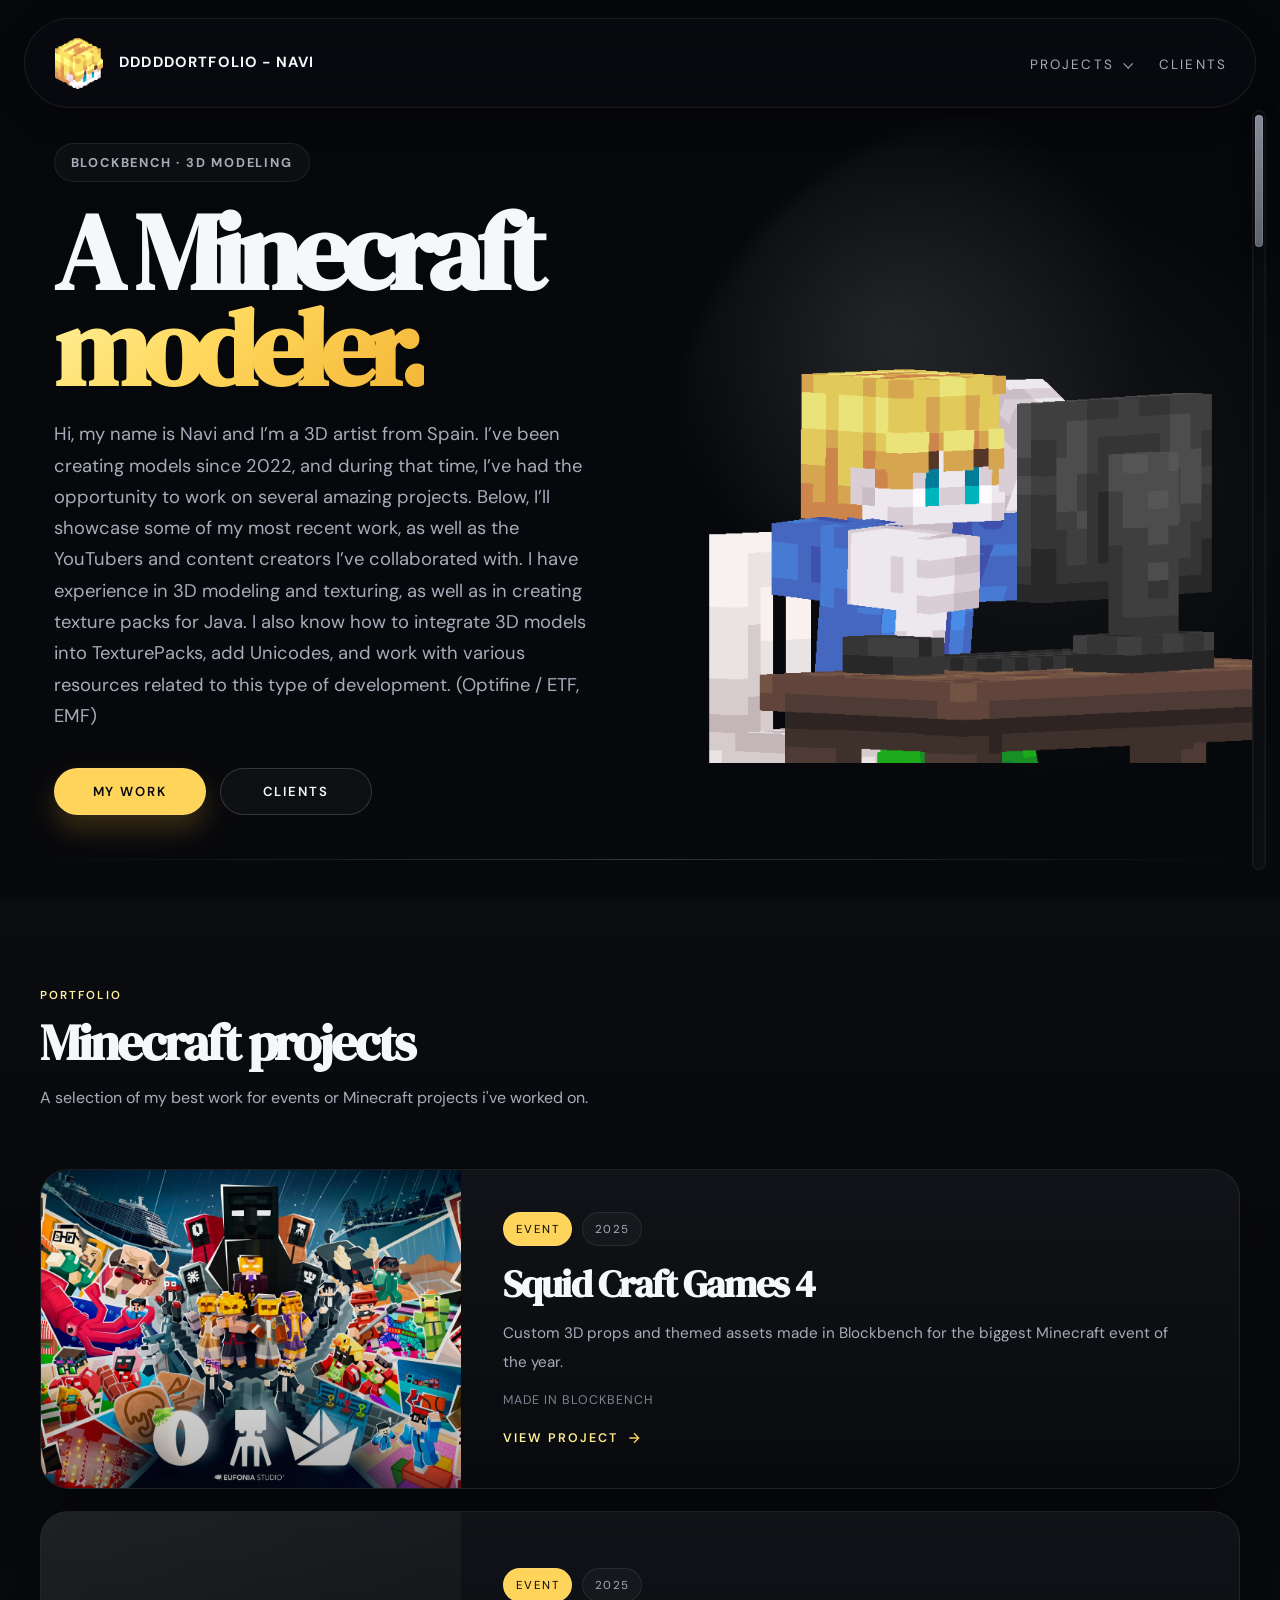
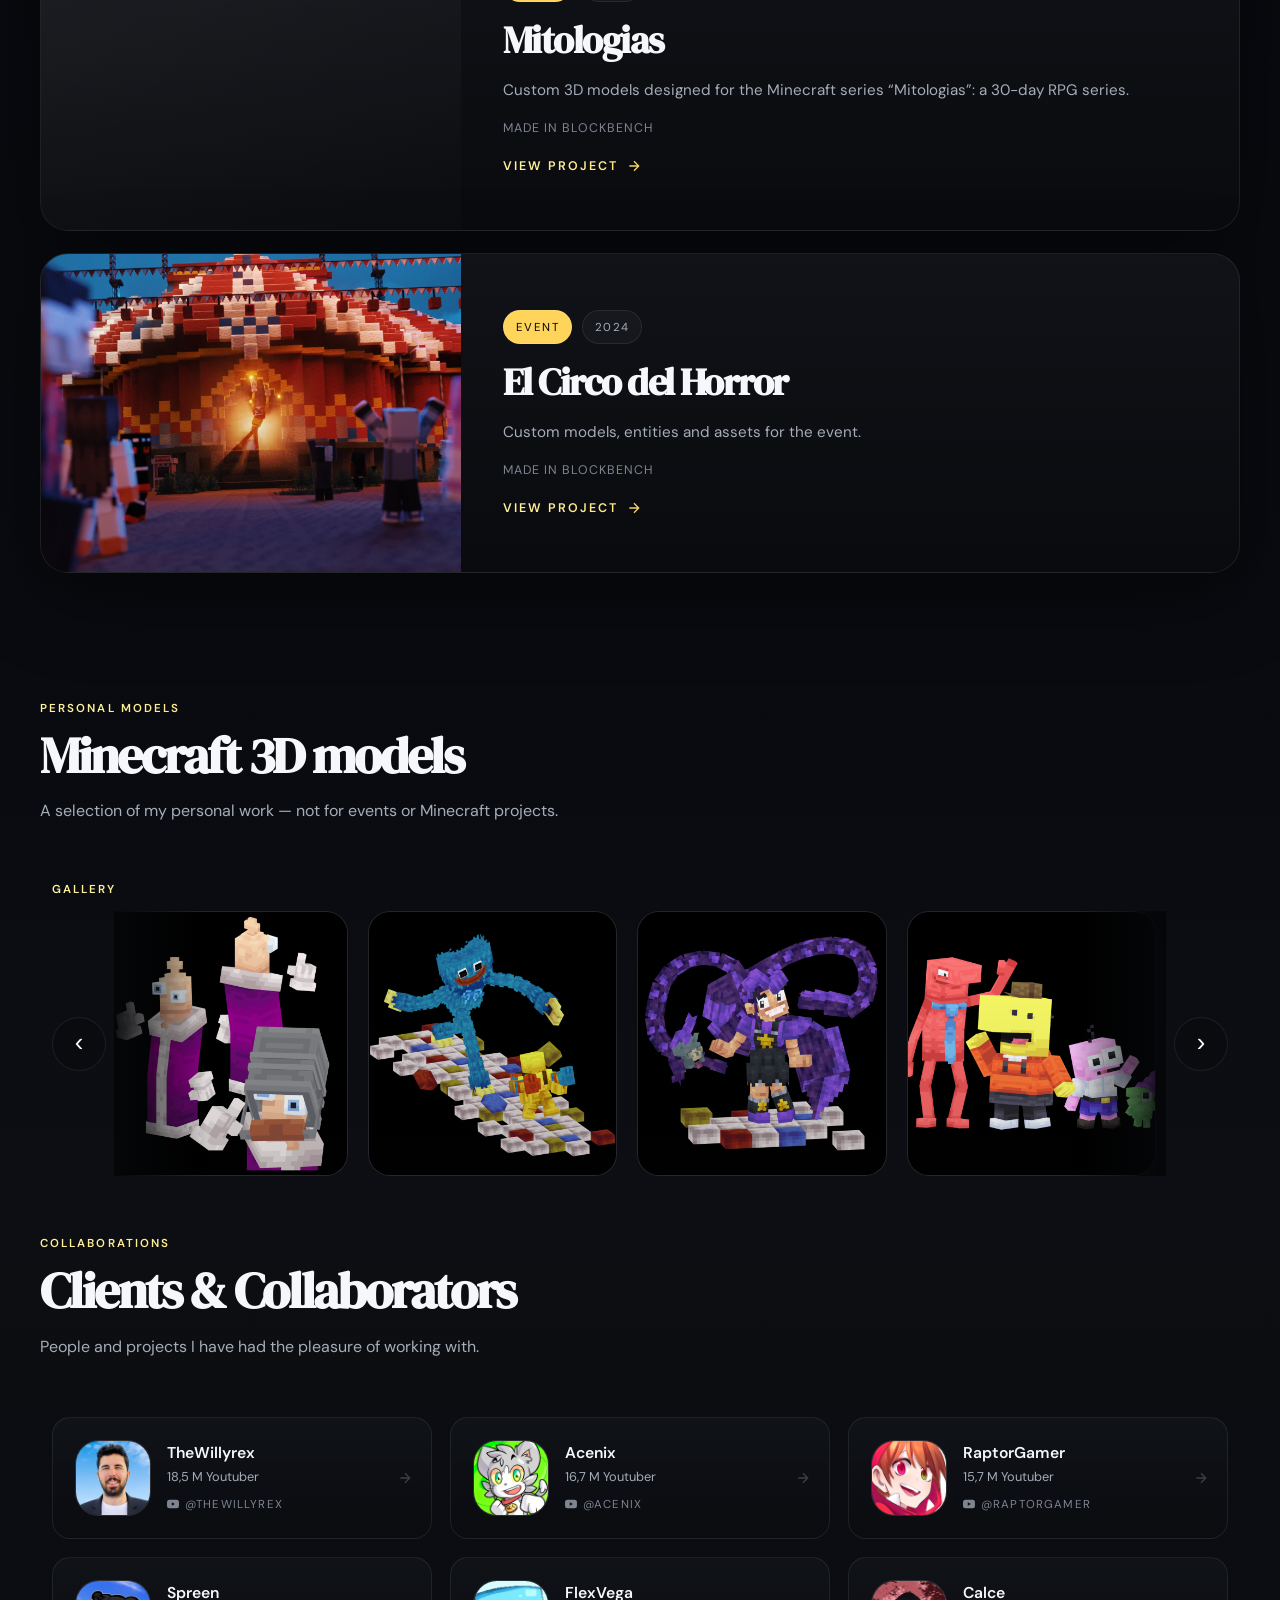
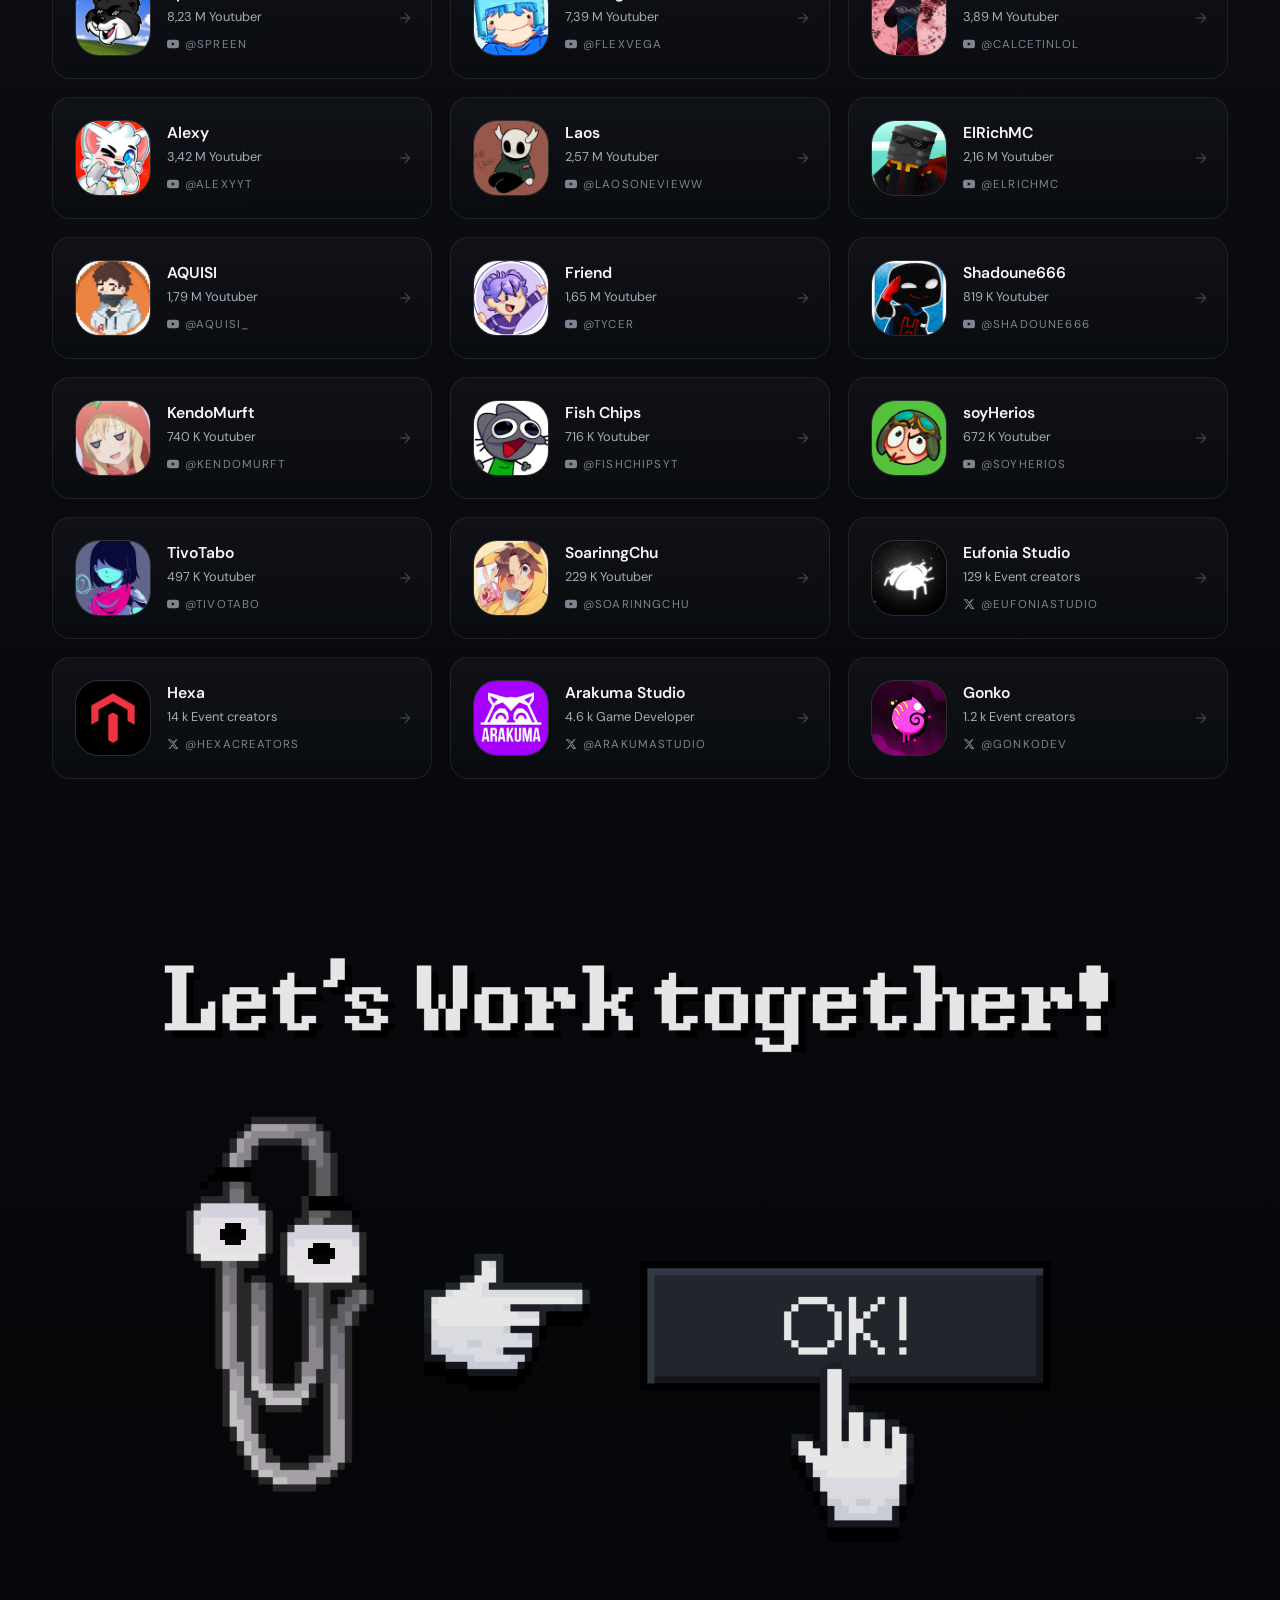
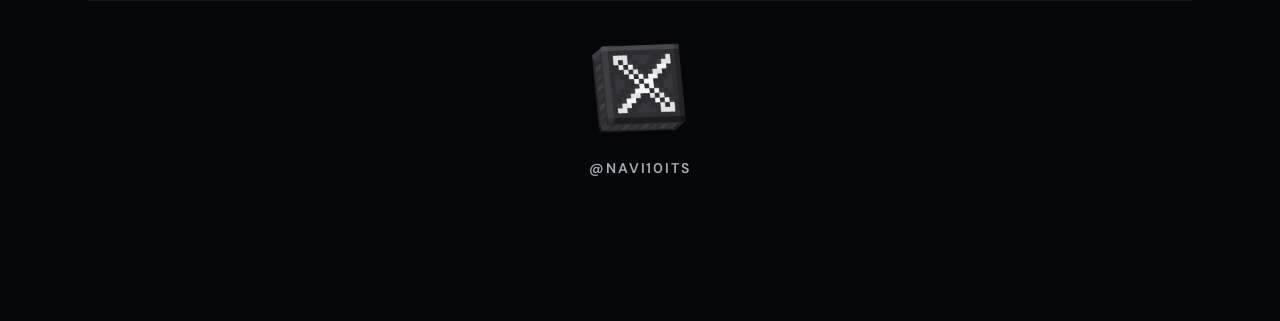
==== commit 7222b534: "Todos los archivos guardados correctamente" ====
--- a/index.html
+++ b/index.html
@@ -15,7 +15,7 @@
   <nav>
     <a href="index.html" class="nav-logo">
       <img src="imgs/logo.png" alt="logo"/>
-      <span class="nav-brand">Portfolio - Navi</span>
+      <span class="nav-brand">dddddortfolio - Navi</span>
     </a>
     <ul class="nav-links">
       <li class="nav-dropdown">
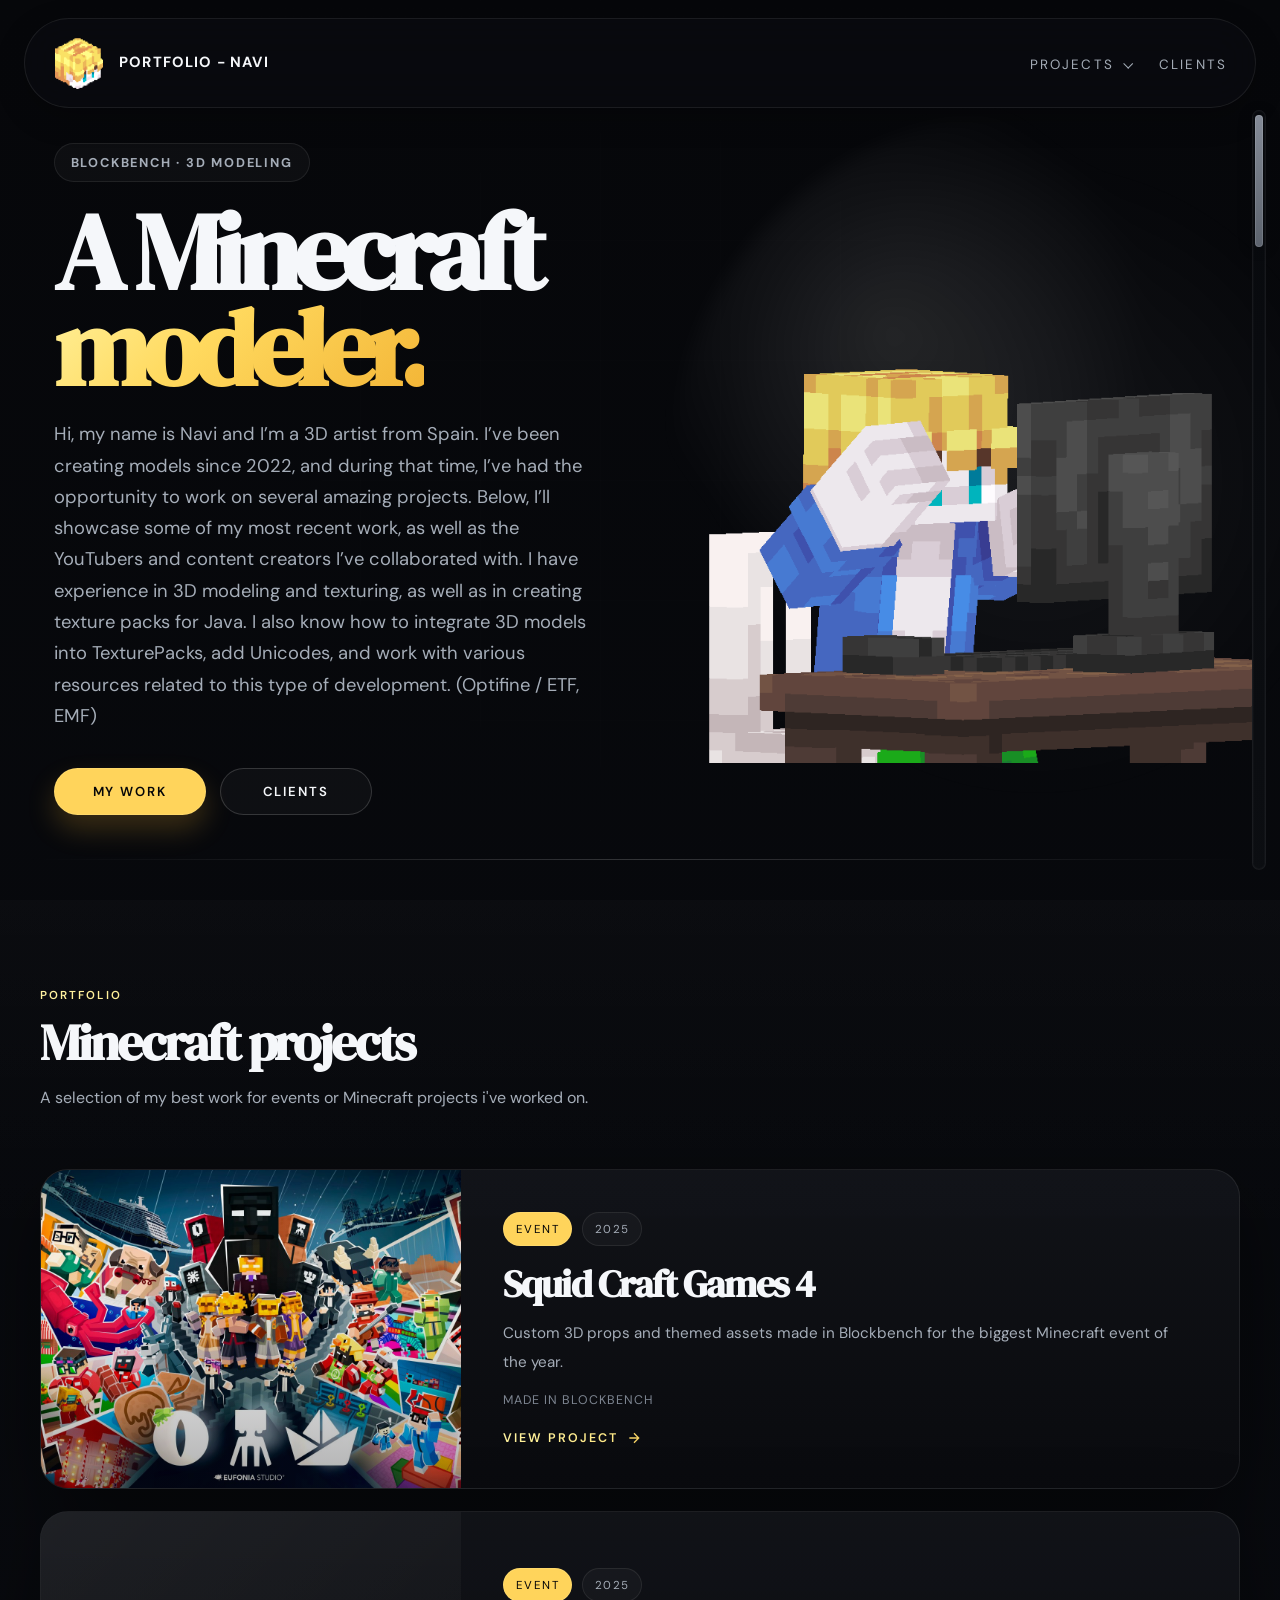
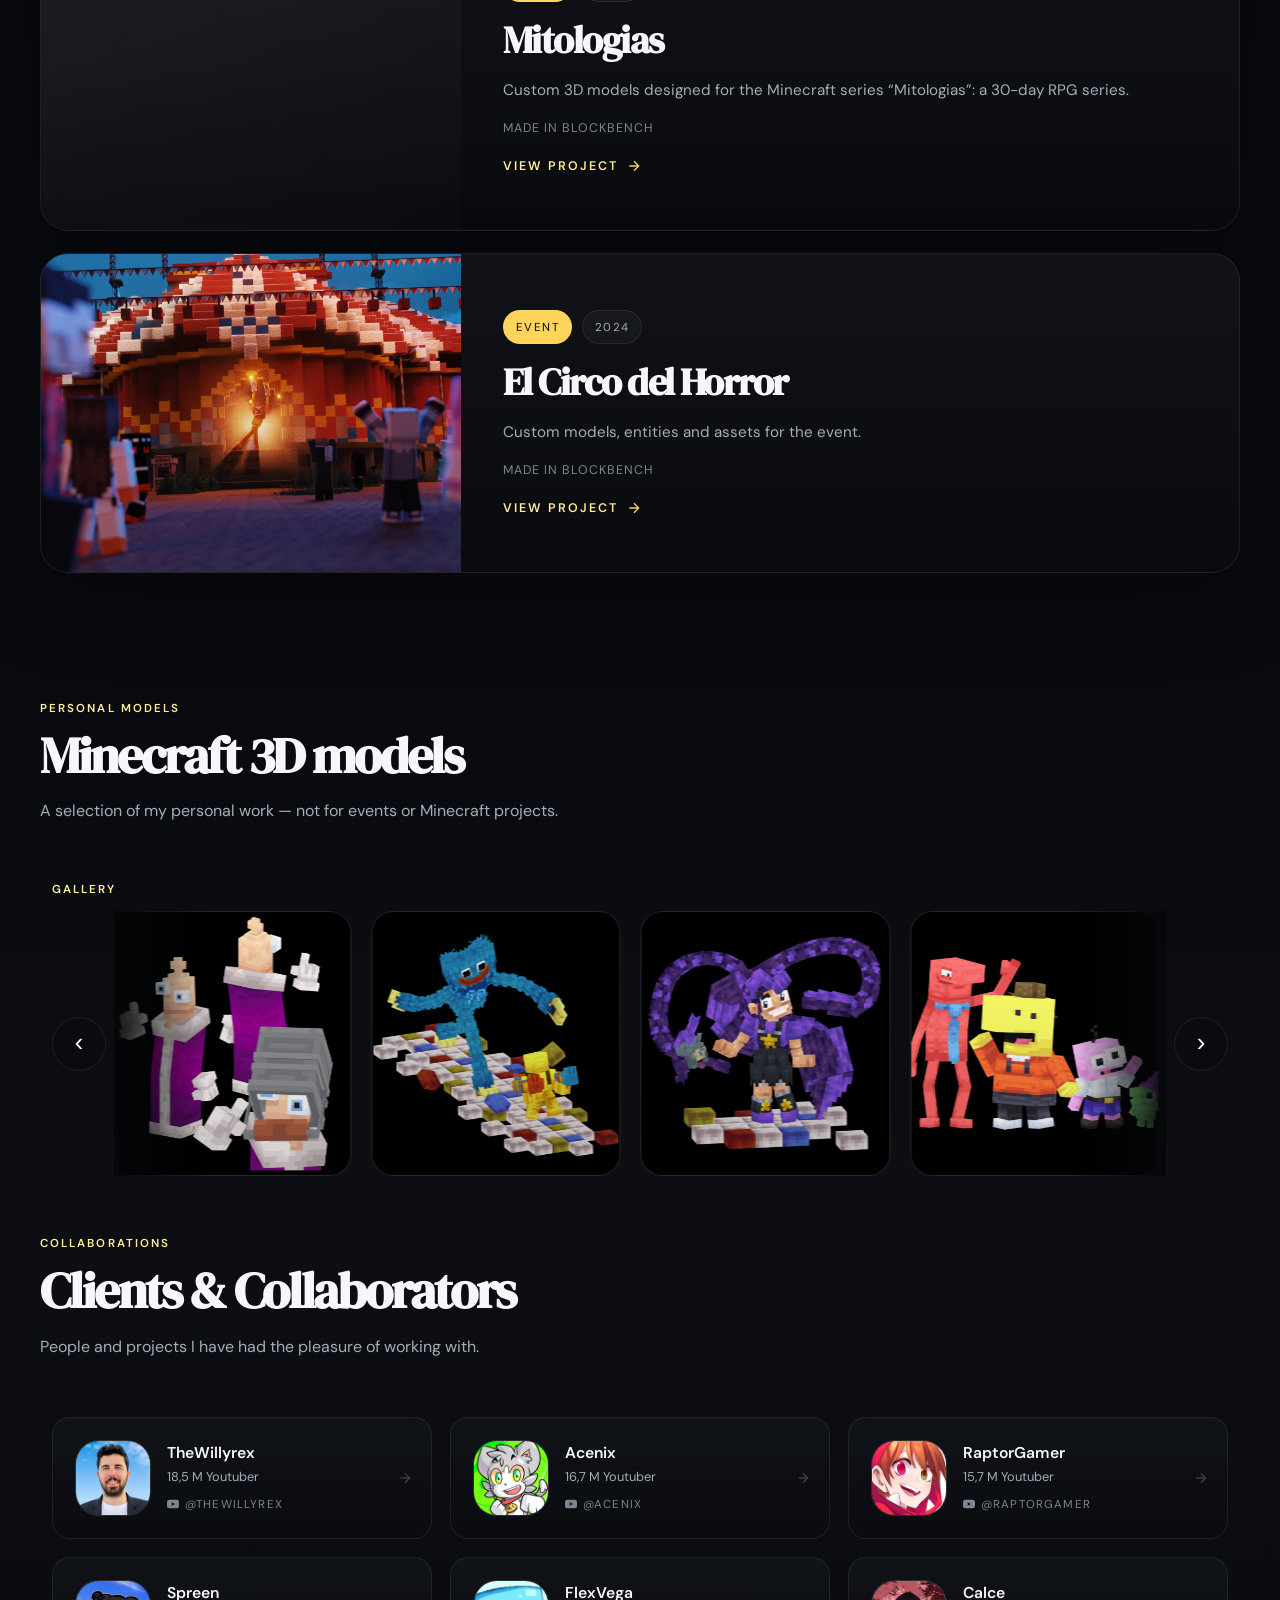
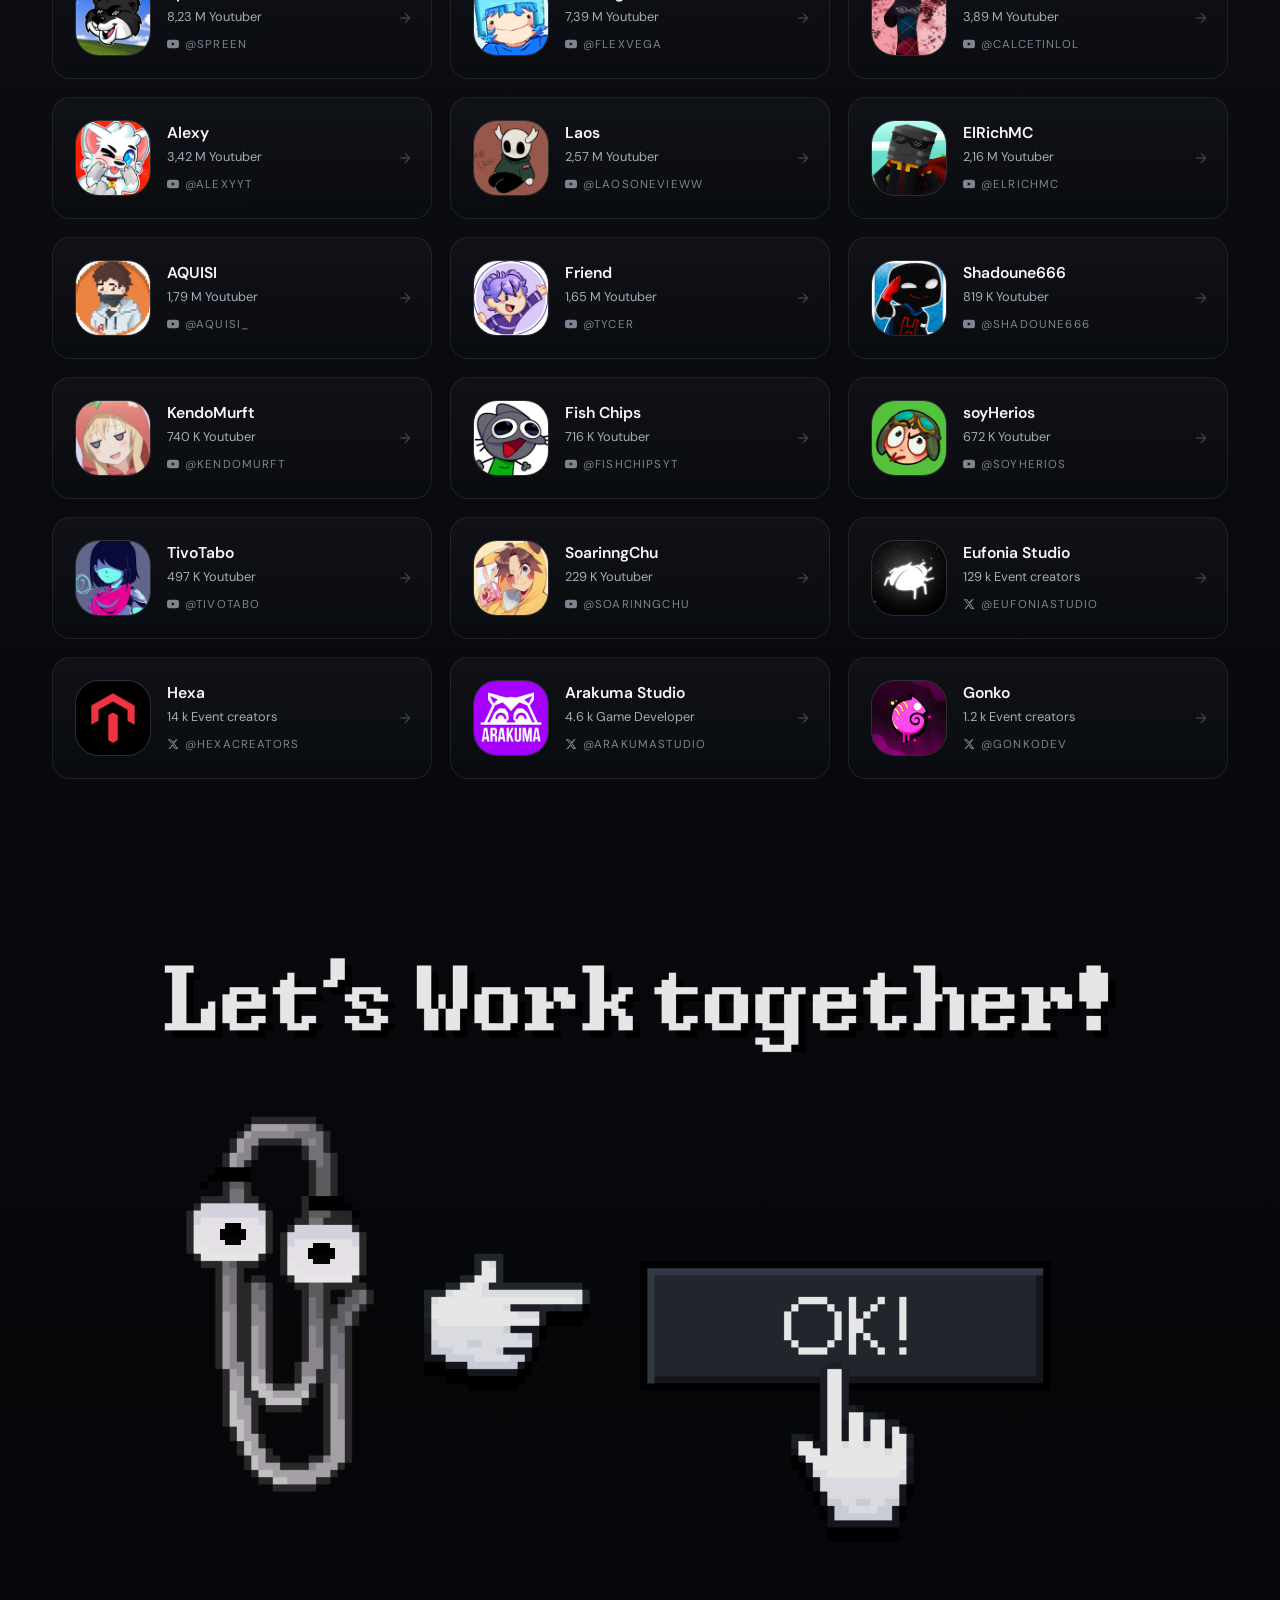
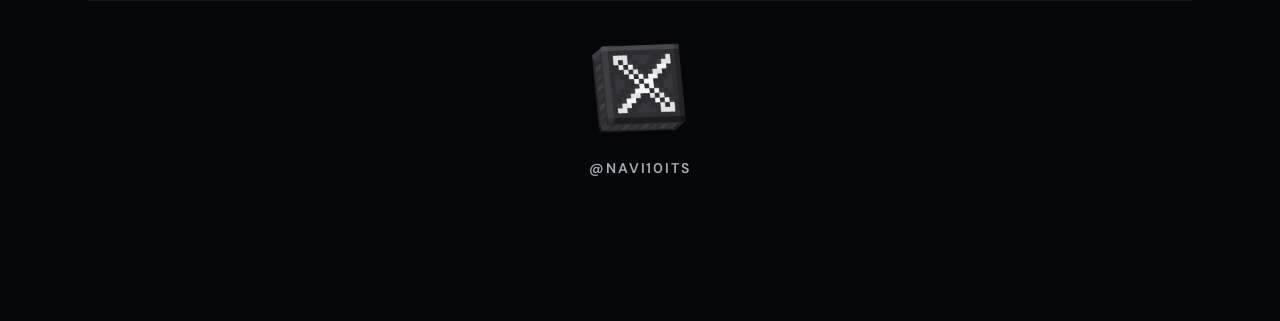
==== commit f2383dcb: "Todos los archivos guardados correctamente" ====
--- a/index.html
+++ b/index.html
@@ -11,11 +11,10 @@
   <link rel="stylesheet" href="style.css" />
 </head>
 <body>
-
   <nav>
     <a href="index.html" class="nav-logo">
       <img src="imgs/logo.png" alt="logo"/>
-      <span class="nav-brand">dddddortfolio - Navi</span>
+      <span class="nav-brand">Portfolio - Navi</span>
     </a>
     <ul class="nav-links">
       <li class="nav-dropdown">
@@ -49,7 +48,7 @@
     </div>
   </section>
 
-<!-- MODELS -->
+<!-- modelosos -->
   <section id="models">
     <div class="models-inner">
 
@@ -60,8 +59,7 @@
       </div>
 
       <div class="projects-list">
-
-<!-- SCG 4 -->
+<!-- squid y eso -->
         <a class="project-card reveal" href="squid_4.html">
           <div class="project-card-image">
             <img src="imgs/survival-cup-4.jpg" alt="Survival Cup 4"
@@ -92,8 +90,7 @@
             </span>
           </div>
         </a>
-
-<!-- Mitologias -->
+<!-- mitologias -->
         <a class="project-card reveal" href="mitologias.html">
           <div class="project-card-image">
             <img src="imgs/mitologias.png" alt="Mitologias"
@@ -124,7 +121,7 @@
             </span>
           </div>
         </a>
-<!-- El Circo del Horror -->
+<!-- El Circo -->
         <a class="project-card reveal" href="el_circo_del_horror.html" style="transition-delay:0.2s">
           <div class="project-card-image">
             <img src="imgs/circo.png" alt="El Circo del Horror"
@@ -167,7 +164,7 @@
         <h2 class="section-title">Minecraft 3D models</h2>
         <p class="section-desc">A selection of my personal work — not for events or Minecraft projects.</p>
       </div>
-<!-- GALLERY -->
+<!-- cosas y tal -->
   <div class="detail-gallery">
     <p class="gallery-label">Gallery</p>
     <div class="gallery-carousel" data-gallery-carousel>
@@ -176,63 +173,39 @@
       </button>
       <div class="gallery-carousel-viewport" data-gallery-viewport>
         <div class="gallery-grid gallery-carousel-track" id="gallery-grid" data-gallery-track>
-
-          <!-- photo v: -->
           <div class="gallery-item" onclick="openLightbox('imgs/kinger.png')">
               <img src="imgs/kinger.png" alt="kinger" />
             </div>
-
-          <!-- photo 2 v: -->
           <div class="gallery-item" onclick="openLightbox('imgs/huggy.png')">
               <img src="imgs/huggy.png" alt="huggy" />
             </div>
-
-          <!-- photo 3 v: -->
           <div class="gallery-item" onclick="openLightbox('imgs/lily.png')">
               <img src="imgs/lily.png" alt="lily" />
             </div>
-
-          <!-- photo 4 v: -->
           <div class="gallery-item" onclick="openLightbox('imgs/smiling_friends.png')">
               <img src="imgs/smiling_friends.png" alt="smiling_friends" />
             </div>
-
-          <!-- photo 5 v: -->
           <div class="gallery-item" onclick="openLightbox('imgs/it.png')">
               <img src="imgs/it.png" alt="it" />
             </div>
-
-          <!-- photo 6 v: -->
           <div class="gallery-item" onclick="openLightbox('imgs/it2.png')">
               <img src="imgs/it2.png" alt="it2" />
             </div>
-
-          <!-- photo 7 v: -->
           <div class="gallery-item" onclick="openLightbox('imgs/marge.png')">
               <img src="imgs/marge.png" alt="marge2" />
             </div>
-
-          <!-- photo 8 v: -->
           <div class="gallery-item" onclick="openLightbox('imgs/marge2.png')">
               <img src="imgs/marge2.png" alt="marge" />
             </div>
-
-          <!-- photo 9 v: -->
           <div class="gallery-item" onclick="openLightbox('imgs/rana.jpg')">
               <img src="imgs/rana.jpg" alt="rana" />
             </div> 
-
-          <!-- photo 10 v: -->
           <div class="gallery-item" onclick="openLightbox('imgs/guns.jpg')">
               <img src="imgs/guns.jpg" alt="guns" />
             </div>
-
-          <!-- photo 11 v: -->
           <div class="gallery-item" onclick="openLightbox('imgs/car.jpg')">
               <img src="imgs/car.jpg" alt="car" />
             </div>
-
-          <!-- photo 12 v: -->
           <div class="gallery-item" onclick="openLightbox('imgs/eternauta.jpg')">
               <img src="imgs/eternauta.jpg" alt="eternauta" />
             </div> 
@@ -244,7 +217,7 @@
     </div>
   </div>
 
-  <!-- CLIENTS -->
+  <!-- clientes -->
   <section id="clients">
     <div class="clients-inner">
       <div class="clients-header reveal">
@@ -254,7 +227,7 @@
       </div>
 
       <div class="clients-grid">
-<!-- Youtuber 0 - TheWillyrex 18,5M -->
+<!-- yt_1 -->
         <a class="client-card reveal" href="https://www.youtube.com/@thewillyrex" target="_blank" rel="noopener">
           <div class="client-avatar">
             <img src="imgs/willy.jpg" alt="TheWillyrex">
@@ -271,7 +244,7 @@
             <path d="M5 12h14M12 5l7 7-7 7"/>
           </svg>
         </a>        
-<!-- Youtuber 1 - Acenix 16,7M -->
+<!-- yt_2 -->
         <a class="client-card reveal" href="https://www.youtube.com/@Acenix" target="_blank" rel="noopener">
           <div class="client-avatar">
             <img src="imgs/acenix.jpg" alt="Acenix">
@@ -288,7 +261,7 @@
             <path d="M5 12h14M12 5l7 7-7 7"/>
           </svg>
         </a>
-<!-- Youtuber 2 - RaptorGamer 15,7M -->
+<!-- yt_3 -->
         <a class="client-card reveal" href="https://www.youtube.com/@RaptorGamer" target="_blank" rel="noopener">
           <div class="client-avatar">
             <img src="imgs/raptor.jpg" alt="RaptorGamer">
@@ -305,7 +278,7 @@
             <path d="M5 12h14M12 5l7 7-7 7"/>
           </svg>
         </a>
-<!-- Youtuber 3 - Spreen 8,23M -->
+<!-- yt_4 -->
         <a class="client-card reveal" href="https://www.youtube.com/@Spreen" target="_blank" rel="noopener">
           <div class="client-avatar">
             <img src="imgs/spreen.jpg" alt="Spreen">
@@ -322,7 +295,7 @@
             <path d="M5 12h14M12 5l7 7-7 7"/>
           </svg>
         </a>
-<!-- Youtuber 4 - FlexVega 7,39M -->
+<!-- yt_5 -->
         <a class="client-card reveal" href="https://www.youtube.com/@FlexVega" target="_blank" rel="noopener">
           <div class="client-avatar">
             <img src="imgs/flex.jpg" alt="FlexVega">
@@ -339,7 +312,7 @@
             <path d="M5 12h14M12 5l7 7-7 7"/>
           </svg>
         </a>
-<!-- Youtuber 5 - Calce 3,89M -->
+<!-- yt_6 -->
         <a class="client-card reveal" href="https://www.youtube.com/@Calcetinlol" target="_blank" rel="noopener">
           <div class="client-avatar">
             <img src="imgs/calce.jpg" alt="Calce">
@@ -356,7 +329,7 @@
             <path d="M5 12h14M12 5l7 7-7 7"/>
           </svg>
         </a>
-<!-- Youtuber 6 - Alexy 3,42M -->
+<!-- yt_7 -->
         <a class="client-card reveal" href="https://www.youtube.com/@AlexyYT" target="_blank" rel="noopener">
           <div class="client-avatar">
             <img src="imgs/alexy.jpg" alt="Alexy">
@@ -373,7 +346,7 @@
             <path d="M5 12h14M12 5l7 7-7 7"/>
           </svg>
         </a>
-<!-- Youtuber 7 - Laos 2,57M -->
+<!-- yt_8 -->
         <a class="client-card reveal" href="https://www.youtube.com/@LaosOneVieww" target="_blank" rel="noopener">
           <div class="client-avatar">
             <img src="imgs/laos.jpg" alt="Laos">
@@ -390,7 +363,7 @@
             <path d="M5 12h14M12 5l7 7-7 7"/>
           </svg>
         </a>
-<!-- Youtuber 8 - ElRichMC 2,16M -->
+<!-- yt_9 -->
         <a class="client-card reveal" href="https://www.youtube.com/@ElRichMC" target="_blank" rel="noopener">
           <div class="client-avatar">
             <img src="imgs/Rich.jpg" alt="ElRichMC">
@@ -407,7 +380,7 @@
             <path d="M5 12h14M12 5l7 7-7 7"/>
           </svg>
         </a>
-<!-- Youtuber 9 - AQUISI 1,79M -->
+<!-- yt_10 -->
         <a class="client-card reveal" href="https://www.youtube.com/@AQUISI_" target="_blank" rel="noopener">
           <div class="client-avatar">
             <img src="imgs/aquino.jpg" alt="AQUISI">
@@ -424,7 +397,7 @@
             <path d="M5 12h14M12 5l7 7-7 7"/>
           </svg>
         </a>
-<!-- Youtuber 10 - Friend 1,65M -->
+<!-- yt_11 -->
         <a class="client-card reveal" href="https://www.youtube.com/@Tycer" target="_blank" rel="noopener">
           <div class="client-avatar">
             <img src="imgs/friend.jpg" alt="TivoTabo">
@@ -441,7 +414,7 @@
             <path d="M5 12h14M12 5l7 7-7 7"/>
           </svg>
         </a>
-<!-- Youtuber 11 - Shadoune 819K -->
+<!-- yt_12 -->
         <a class="client-card reveal" href="https://www.youtube.com/@Shadoune666" target="_blank" rel="noopener">
           <div class="client-avatar">
             <img src="imgs/shadoune.jpg" alt="Shadoune666">
@@ -458,7 +431,7 @@
             <path d="M5 12h14M12 5l7 7-7 7"/>
           </svg>
         </a>
-<!-- Youtuber 12 - KendoMurft 740K -->
+<!-- yt_13 -->
         <a class="client-card reveal" href="https://www.youtube.com/@KendoMurft" target="_blank" rel="noopener">
           <div class="client-avatar">
             <img src="imgs/kendo.jpg" alt="KendoMurft">
@@ -475,7 +448,7 @@
             <path d="M5 12h14M12 5l7 7-7 7"/>
           </svg>
         </a>
-<!-- Youtuber 13 - FishChips 716K -->
+<!-- yt_14 -->
         <a class="client-card reveal" href="https://www.youtube.com/@FishChipsYT" target="_blank" rel="noopener">
           <div class="client-avatar">
             <img src="imgs/fish.jpg" alt="FishChipsYT">
@@ -492,7 +465,7 @@
             <path d="M5 12h14M12 5l7 7-7 7"/>
           </svg>
         </a>
-<!-- Youtuber 14 - soyHerios 672K -->
+<!-- yt_15 -->
         <a class="client-card reveal" href="https://www.youtube.com/@soyHerios" target="_blank" rel="noopener">
           <div class="client-avatar">
             <img src="imgs/herios.jpg" alt="soyHerios">
@@ -509,7 +482,7 @@
             <path d="M5 12h14M12 5l7 7-7 7"/>
           </svg>
         </a>
-<!-- Youtuber 15 - TivoTabo 497K -->
+<!-- yt_16 -->
         <a class="client-card reveal" href="https://www.youtube.com/@tivotabo" target="_blank" rel="noopener">
           <div class="client-avatar">
             <img src="imgs/tivo.jpg" alt="TivoTabo">
@@ -526,7 +499,7 @@
             <path d="M5 12h14M12 5l7 7-7 7"/>
           </svg>
         </a>
-<!-- Youtuber 16 - SoarinngChu 229K -->
+<!-- yt_17 -->
         <a class="client-card reveal" href="https://www.youtube.com/@soarinngchu" target="_blank" rel="noopener">
           <div class="client-avatar">
             <img src="imgs/soarinng.jpg" alt="SoarinngChu">
@@ -543,7 +516,7 @@
             <path d="M5 12h14M12 5l7 7-7 7"/>
           </svg>
         </a>
-<!-- Studio 1 - Eufonia 129k -->
+<!-- studio_1 -->
         <a class="client-card reveal" href="https://x.com/EufoniaStudio" target="_blank" rel="noopener">
           <div class="client-avatar">
             <img src="imgs/eufonia.jpg" alt="TivoTabo">
@@ -560,7 +533,7 @@
             <path d="M5 12h14M12 5l7 7-7 7"/>
           </svg>
         </a>
-<!-- Studio 2 - Hexa 14k -->
+<!-- studio_2 -->
         <a class="client-card reveal" href="https://x.com/HexaCreators" target="_blank" rel="noopener">
           <div class="client-avatar">
             <img src="imgs/hexa.jpg" alt="hexa">
@@ -577,7 +550,7 @@
             <path d="M5 12h14M12 5l7 7-7 7"/>
           </svg>
         </a>
-<!-- Studio 3 - Arakuma 4.6k -->
+<!-- studio_3 -->
         <a class="client-card reveal" href="https://x.com/ArakumaStudio" target="_blank" rel="noopener">
           <div class="client-avatar">
             <img src="imgs/arakuma.jpg" alt="Arakuma Studio">
@@ -594,7 +567,7 @@
             <path d="M5 12h14M12 5l7 7-7 7"/>
           </svg>
         </a>
-<!-- Studio 4 - Gonko 1.2k -->
+<!-- studio_4 -->
         <a class="client-card reveal" href="https://x.com/gonkodev" target="_blank" rel="noopener">
           <div class="client-avatar">
             <img src="imgs/gonko.jpg" alt="gonko">
@@ -621,8 +594,6 @@
   <span class="work-eye work-eye-left" aria-hidden="true"><img src="imgs/eye.png" alt=""></span>
   <span class="work-eye work-eye-right" aria-hidden="true"><img src="imgs/eye.png" alt=""></span>
 </a>
-
-<!-- polla -->
   <footer>
     <div class="footer-inner">
       <a class="footer-social" href="https://twitter.com/Navi10Its" target="_blank" rel="noopener">
@@ -631,7 +602,6 @@
       </a>
     </div>
   </footer>
-
   <div class="lightbox" id="lightbox" onclick="handleLightboxBackdrop(event)">
     <div class="lightbox-toolbar">
       <button class="lightbox-zoom" id="lightbox-zoom-out" type="button" aria-label="Alejar imagen" onclick="zoomOut(event)">-</button>
@@ -649,11 +619,6 @@
 
   <script>
     document.documentElement.classList.add('has-custom-scrollbar');
-
-    // Optional: set your YouTube API key in window.YOUTUBE_API_KEY before this script,
-    // or store it in localStorage under "youtube_api_key".
-    const YOUTUBE_API_KEY = window.YOUTUBE_API_KEY || localStorage.getItem('youtube_api_key') || '';
-
     const reveals = document.querySelectorAll('.reveal');
     const observer = new IntersectionObserver((entries) => {
       entries.forEach(entry => {
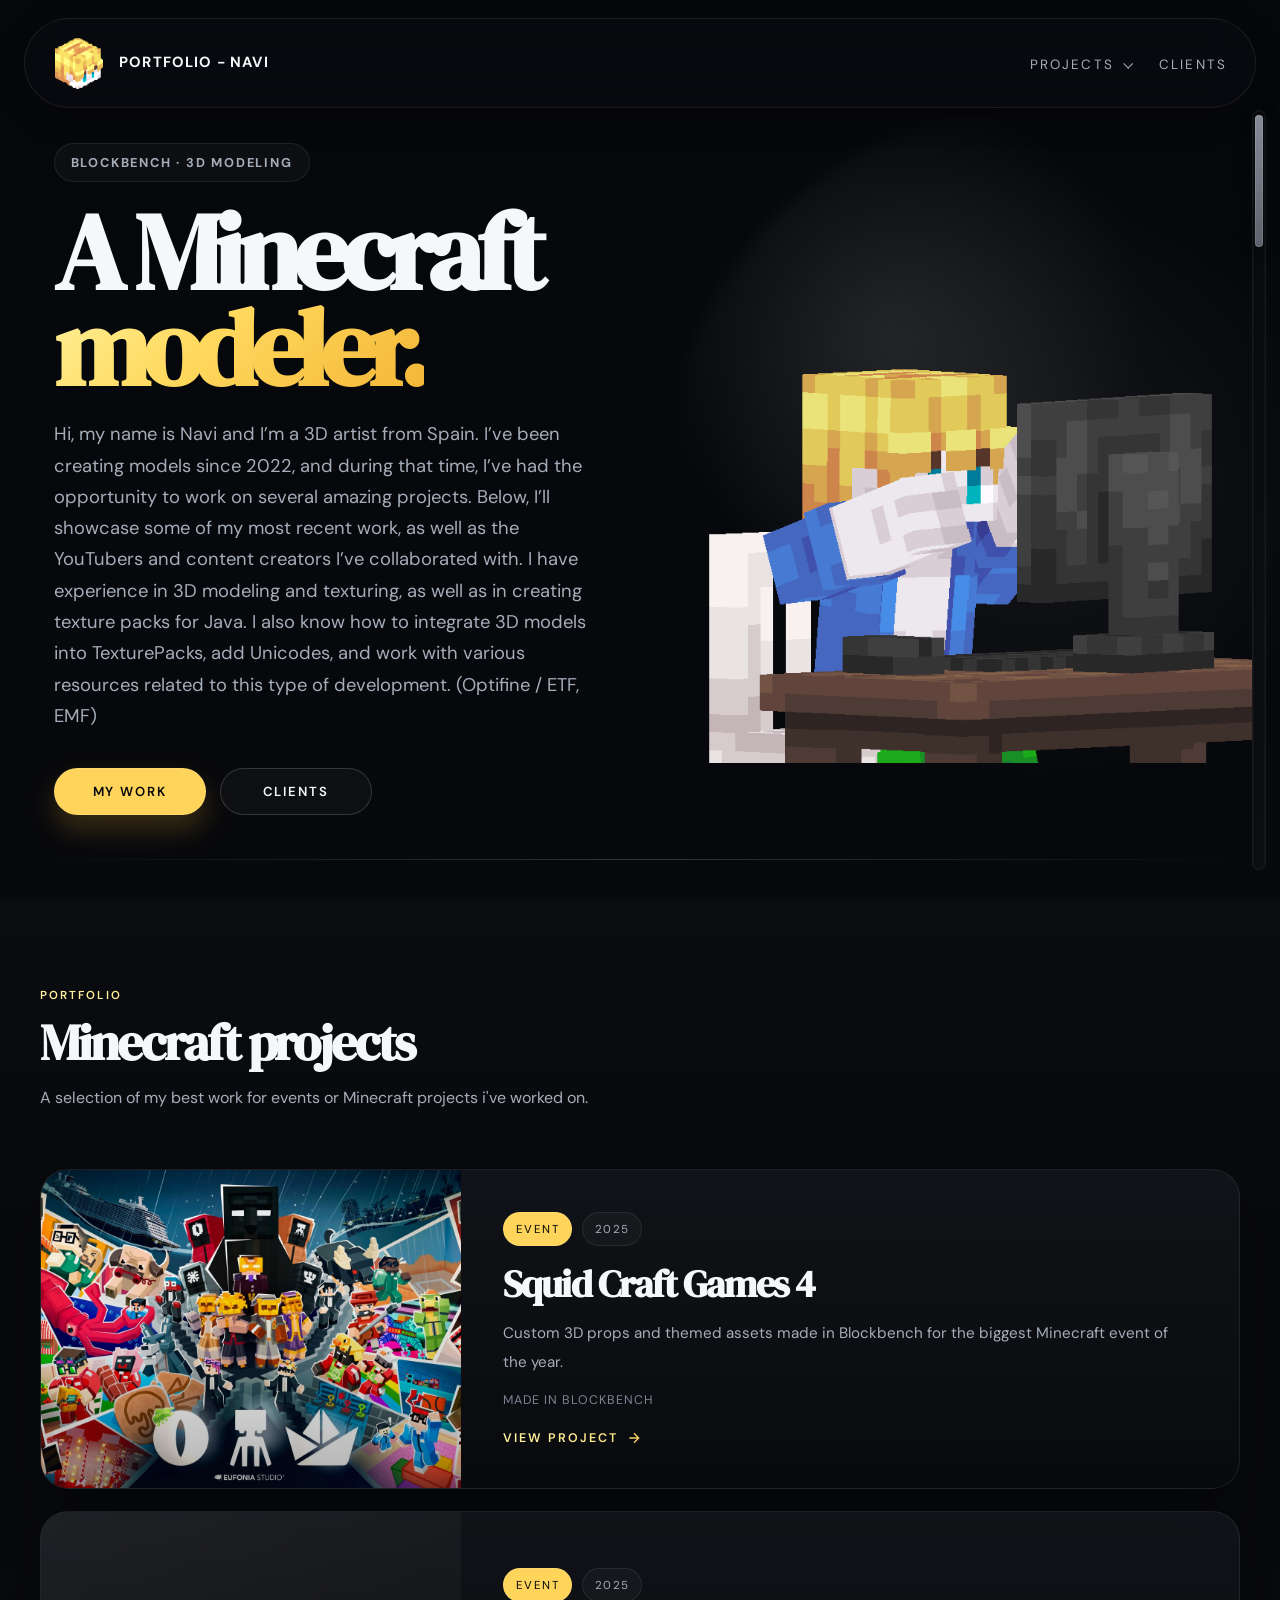
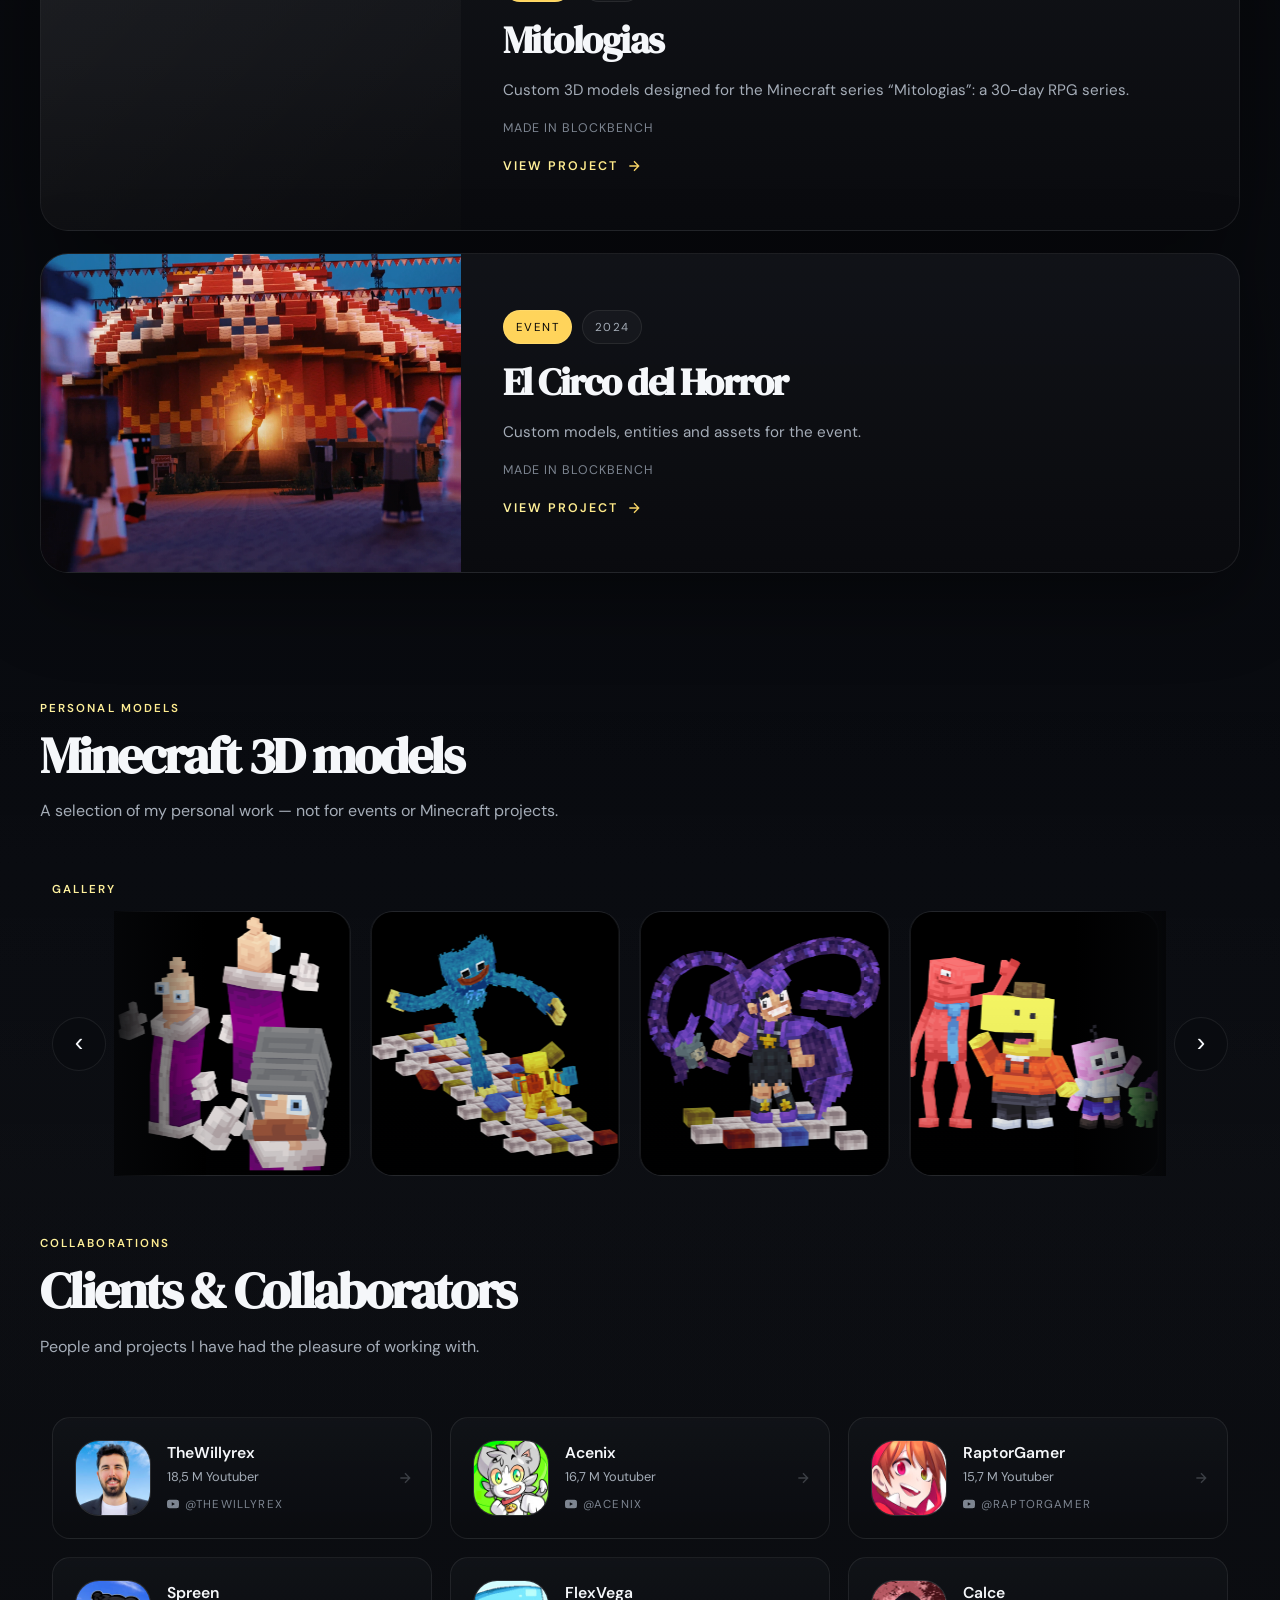
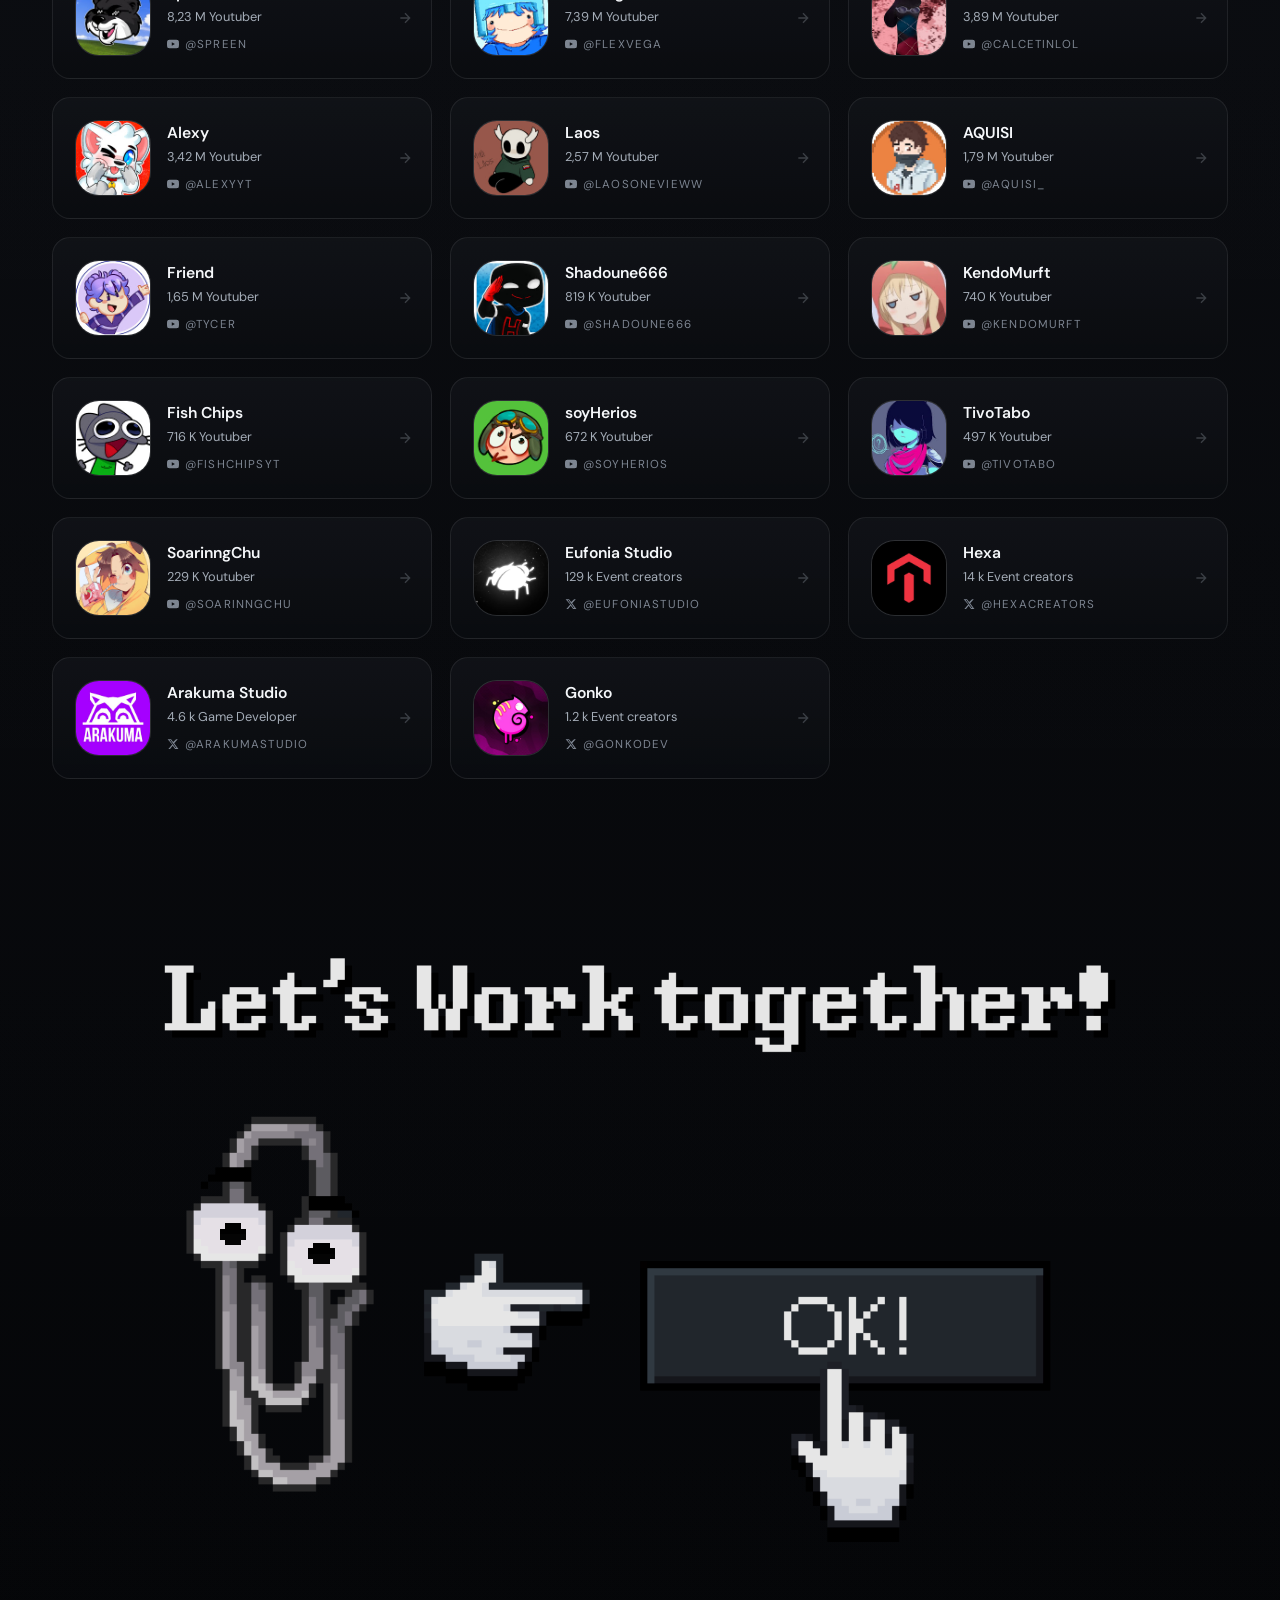
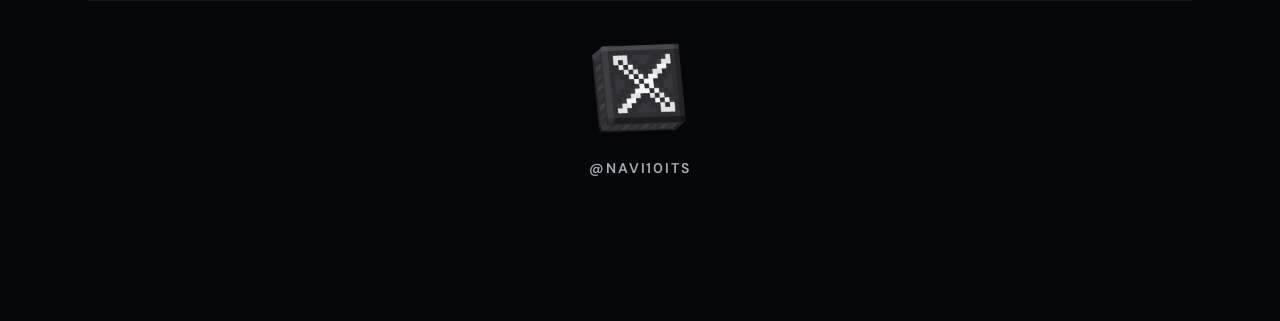
==== commit 19be894e: "Add files via upload" ====
--- a/index.html
+++ b/index.html
@@ -1,1103 +1,1086 @@
-<!DOCTYPE html>
-<html lang="es">
-<head>
-  <meta charset="UTF-8" />
-  <meta name="viewport" content="width=device-width, initial-scale=1.0" />
-  <title>Portfolio — navi</title>
-  <link rel="icon" type="imgs/logo" href="imgs/logo.png">
-  <link rel="preconnect" href="https://fonts.googleapis.com" />
-  <link rel="preconnect" href="https://fonts.gstatic.com" crossorigin />
-  <link href="https://fonts.googleapis.com/css2?family=DM+Sans:ital,opsz,wght@0,9..40,300;0,9..40,400;0,9..40,500;1,9..40,300&family=DM+Serif+Display:ital@0;1&display=swap" rel="stylesheet" />
-  <link rel="stylesheet" href="style.css" />
-</head>
-<body>
-  <nav>
-    <a href="index.html" class="nav-logo">
-      <img src="imgs/logo.png" alt="logo"/>
-      <span class="nav-brand">Portfolio - Navi</span>
-    </a>
-    <ul class="nav-links">
-      <li class="nav-dropdown">
-        <a href="#models" class="nav-dropdown-toggle">Projects</a>
-        <ul class="nav-dropdown-menu">
-          <li><a href="squid_4.html">Squid Craft Games 4</a></li>
-          <li><a href="mitologias.html">Mitologias</a></li>
-          <li><a href="el_circo_del_horror.html">El Circo del Horror</a></li>
-        </ul>
-      </li>
-      <li><a href="#clients">Clients</a></li>
-    </ul>
-  </nav>
-  
-  <section class="hero">
-    <div class="hero-copy">
-      <p class="hero-eyebrow">Blockbench · 3D Modeling</p>
-      <h1 class="hero-title">A Minecraft<br><em>modeler.</em></h1>
-      <p class="hero-sub">Hi, my name is Navi and I’m a 3D artist from Spain. I’ve been creating models since 2022, and during that time, I’ve had the opportunity to work on several amazing projects. Below, I’ll showcase some of my most recent work, as well as the YouTubers and content creators I’ve collaborated with.
-
-I have experience in 3D modeling and texturing, as well as in creating texture packs for Java. I also know how to integrate 3D models into TexturePacks, add Unicodes, and work with various resources related to this type of development. (Optifine / ETF, EMF)</p>
-      <div class="hero-cta">
-        <a href="#models" class="btn btn-primary">My work</a>
-        <a href="#clients" class="btn btn-ghost">Clients</a>
-      </div>
-    </div>
-    <div class="hero-media reveal">
-      <div class="hero-media-frame">
-        <img src="imgs/subnormal.gif" alt="Featured Minecraft 3D model" />
-      </div>
-    </div>
-  </section>
-
-<!-- modelosos -->
-  <section id="models">
-    <div class="models-inner">
-
-      <div class="models-header reveal">
-        <p class="section-label">Portfolio</p>
-        <h2 class="section-title">Minecraft projects</h2>
-        <p class="section-desc">A selection of my best work for events or Minecraft projects i've worked on.</p>
-      </div>
-
-      <div class="projects-list">
-<!-- squid y eso -->
-        <a class="project-card reveal" href="squid_4.html">
-          <div class="project-card-image">
-            <img src="imgs/survival-cup-4.jpg" alt="Survival Cup 4"
-                 onerror="this.style.display='none'" />
-            <div class="project-card-placeholder">
-              <svg viewBox="0 0 24 24" fill="none" stroke="currentColor" stroke-width="1">
-                <path d="M12 2L2 7l10 5 10-5-10-5z"/>
-                <path d="M2 17l10 5 10-5"/>
-                <path d="M2 12l10 5 10-5"/>
-              </svg>
-            </div>
-          </div>
-          <div class="project-card-body">
-            <div class="project-card-meta">
-              <span class="project-tag">Event</span>
-              <span class="project-year">2025</span>
-            </div>
-            <h3 class="project-name">Squid Craft Games 4</h3>
-            <p class="project-desc">Custom 3D props and themed assets made in Blockbench for the biggest Minecraft event of the year.</p>
-            <div class="project-stats">
-              <span>Made in Blockbench</span>
-            </div>
-            <span class="project-link-label">
-              View project
-              <svg viewBox="0 0 24 24" fill="none" stroke="currentColor" stroke-width="2">
-                <path d="M5 12h14M12 5l7 7-7 7"/>
-              </svg>
-            </span>
-          </div>
-        </a>
-<!-- mitologias -->
-        <a class="project-card reveal" href="mitologias.html">
-          <div class="project-card-image">
-            <img src="imgs/mitologias.png" alt="Mitologias"
-                 onerror="this.style.display='none'" />
-            <div class="project-card-placeholder">
-              <svg viewBox="0 0 24 24" fill="none" stroke="currentColor" stroke-width="1">
-                <path d="M12 2L2 7l10 5 10-5-10-5z"/>
-                <path d="M2 17l10 5 10-5"/>
-                <path d="M2 12l10 5 10-5"/>
-              </svg>
-            </div>
-          </div>
-          <div class="project-card-body">
-            <div class="project-card-meta">
-              <span class="project-tag">Event</span>
-              <span class="project-year">2025</span>
-            </div>
-            <h3 class="project-name">Mitologias</h3>
-            <p class="project-desc">Custom 3D models designed for the Minecraft series “Mitologias”: a 30-day RPG series.</p>
-            <div class="project-stats">
-              <span>Made in Blockbench</span>
-            </div>
-            <span class="project-link-label">
-              View project
-              <svg viewBox="0 0 24 24" fill="none" stroke="currentColor" stroke-width="2">
-                <path d="M5 12h14M12 5l7 7-7 7"/>
-              </svg>
-            </span>
-          </div>
-        </a>
-<!-- El Circo -->
-        <a class="project-card reveal" href="el_circo_del_horror.html" style="transition-delay:0.2s">
-          <div class="project-card-image">
-            <img src="imgs/circo.png" alt="El Circo del Horror"
-                 onerror="this.style.display='none'" />
-            <div class="project-card-placeholder">
-              <svg viewBox="0 0 24 24" fill="none" stroke="currentColor" stroke-width="1">
-                <path d="M12 2L2 7l10 5 10-5-10-5z"/>
-                <path d="M2 17l10 5 10-5"/>
-                <path d="M2 12l10 5 10-5"/>
-              </svg>
-            </div>
-          </div>
-          <div class="project-card-body">
-            <div class="project-card-meta">
-              <span class="project-tag">Event</span>
-              <span class="project-year">2024</span>
-            </div>
-            <h3 class="project-name">El Circo del Horror</h3>
-            <p class="project-desc">Custom models, entities and assets for the event.</p>
-            <div class="project-stats">
-              <span>Made in Blockbench</span>
-            </div>
-            <span class="project-link-label">
-              View project
-              <svg viewBox="0 0 24 24" fill="none" stroke="currentColor" stroke-width="2">
-                <path d="M5 12h14M12 5l7 7-7 7"/>
-              </svg>
-            </span>
-          </div>
-        </a>        
-      </div>
-    </div>
-  </section>
-<!-- Random stuff xd -->
-  <section id="random">
-    <div class="random-inner">
-
-      <div class="models-header reveal">
-        <p class="section-label">Personal models</p>
-        <h2 class="section-title">Minecraft 3D models</h2>
-        <p class="section-desc">A selection of my personal work — not for events or Minecraft projects.</p>
-      </div>
-<!-- cosas y tal -->
-  <div class="detail-gallery">
-    <p class="gallery-label">Gallery</p>
-    <div class="gallery-carousel" data-gallery-carousel>
-      <button class="project-carousel-nav project-carousel-prev" type="button" aria-label="Ver imagen anterior" data-gallery-prev>
-        <span aria-hidden="true">&#8249;</span>
-      </button>
-      <div class="gallery-carousel-viewport" data-gallery-viewport>
-        <div class="gallery-grid gallery-carousel-track" id="gallery-grid" data-gallery-track>
-          <div class="gallery-item" onclick="openLightbox('imgs/kinger.png')">
-              <img src="imgs/kinger.png" alt="kinger" />
-            </div>
-          <div class="gallery-item" onclick="openLightbox('imgs/huggy.png')">
-              <img src="imgs/huggy.png" alt="huggy" />
-            </div>
-          <div class="gallery-item" onclick="openLightbox('imgs/lily.png')">
-              <img src="imgs/lily.png" alt="lily" />
-            </div>
-          <div class="gallery-item" onclick="openLightbox('imgs/smiling_friends.png')">
-              <img src="imgs/smiling_friends.png" alt="smiling_friends" />
-            </div>
-          <div class="gallery-item" onclick="openLightbox('imgs/it.png')">
-              <img src="imgs/it.png" alt="it" />
-            </div>
-          <div class="gallery-item" onclick="openLightbox('imgs/it2.png')">
-              <img src="imgs/it2.png" alt="it2" />
-            </div>
-          <div class="gallery-item" onclick="openLightbox('imgs/marge.png')">
-              <img src="imgs/marge.png" alt="marge2" />
-            </div>
-          <div class="gallery-item" onclick="openLightbox('imgs/marge2.png')">
-              <img src="imgs/marge2.png" alt="marge" />
-            </div>
-          <div class="gallery-item" onclick="openLightbox('imgs/rana.jpg')">
-              <img src="imgs/rana.jpg" alt="rana" />
-            </div> 
-          <div class="gallery-item" onclick="openLightbox('imgs/guns.jpg')">
-              <img src="imgs/guns.jpg" alt="guns" />
-            </div>
-          <div class="gallery-item" onclick="openLightbox('imgs/car.jpg')">
-              <img src="imgs/car.jpg" alt="car" />
-            </div>
-          <div class="gallery-item" onclick="openLightbox('imgs/eternauta.jpg')">
-              <img src="imgs/eternauta.jpg" alt="eternauta" />
-            </div> 
-        </div>
-      </div>
-      <button class="project-carousel-nav project-carousel-next" type="button" aria-label="Ver imagen siguiente" data-gallery-next>
-        <span aria-hidden="true">&#8250;</span>
-      </button>
-    </div>
-  </div>
-
-  <!-- clientes -->
-  <section id="clients">
-    <div class="clients-inner">
-      <div class="clients-header reveal">
-        <p class="section-label">Collaborations</p>
-        <h2 class="section-title">Clients &amp; Collaborators</h2>
-        <p class="section-desc">People and projects I have had the pleasure of working with.</p>
-      </div>
-
-      <div class="clients-grid">
-<!-- yt_1 -->
-        <a class="client-card reveal" href="https://www.youtube.com/@thewillyrex" target="_blank" rel="noopener">
-          <div class="client-avatar">
-            <img src="imgs/willy.jpg" alt="TheWillyrex">
-          </div>
-          <div class="client-info">
-            <p class="client-name">TheWillyrex</p>
-            <p class="client-role">18,5 M Youtuber</p>
-            <span class="client-platform">
-              <svg viewBox="0 0 24 24" fill="currentColor"><path d="M23.498 6.186a3.016 3.016 0 00-2.122-2.136C19.505 3.545 12 3.545 12 3.545s-7.505 0-9.377.505A3.017 3.017 0 00.502 6.186C0 8.07 0 12 0 12s0 3.93.502 5.814a3.016 3.016 0 002.122 2.136c1.871.505 9.376.505 9.376.505s7.505 0 9.377-.505a3.015 3.015 0 002.122-2.136C24 15.93 24 12 24 12s0-3.93-.502-5.814zM9.545 15.568V8.432L15.818 12l-6.273 3.568z"/></svg>
-              @thewillyrex
-            </span>
-          </div>
-          <svg class="client-arrow" viewBox="0 0 24 24" fill="none" stroke="currentColor" stroke-width="2">
-            <path d="M5 12h14M12 5l7 7-7 7"/>
-          </svg>
-        </a>        
-<!-- yt_2 -->
-        <a class="client-card reveal" href="https://www.youtube.com/@Acenix" target="_blank" rel="noopener">
-          <div class="client-avatar">
-            <img src="imgs/acenix.jpg" alt="Acenix">
-          </div>
-          <div class="client-info">
-            <p class="client-name">Acenix</p>
-            <p class="client-role">16,7 M Youtuber</p>
-            <span class="client-platform">
-              <svg viewBox="0 0 24 24" fill="currentColor"><path d="M23.498 6.186a3.016 3.016 0 00-2.122-2.136C19.505 3.545 12 3.545 12 3.545s-7.505 0-9.377.505A3.017 3.017 0 00.502 6.186C0 8.07 0 12 0 12s0 3.93.502 5.814a3.016 3.016 0 002.122 2.136c1.871.505 9.376.505 9.376.505s7.505 0 9.377-.505a3.015 3.015 0 002.122-2.136C24 15.93 24 12 24 12s0-3.93-.502-5.814zM9.545 15.568V8.432L15.818 12l-6.273 3.568z"/></svg>
-              @Acenix
-            </span>
-          </div>
-          <svg class="client-arrow" viewBox="0 0 24 24" fill="none" stroke="currentColor" stroke-width="2">
-            <path d="M5 12h14M12 5l7 7-7 7"/>
-          </svg>
-        </a>
-<!-- yt_3 -->
-        <a class="client-card reveal" href="https://www.youtube.com/@RaptorGamer" target="_blank" rel="noopener">
-          <div class="client-avatar">
-            <img src="imgs/raptor.jpg" alt="RaptorGamer">
-          </div>
-          <div class="client-info">
-            <p class="client-name">RaptorGamer</p>
-            <p class="client-role">15,7 M Youtuber</p>
-            <span class="client-platform">
-              <svg viewBox="0 0 24 24" fill="currentColor"><path d="M23.498 6.186a3.016 3.016 0 00-2.122-2.136C19.505 3.545 12 3.545 12 3.545s-7.505 0-9.377.505A3.017 3.017 0 00.502 6.186C0 8.07 0 12 0 12s0 3.93.502 5.814a3.016 3.016 0 002.122 2.136c1.871.505 9.376.505 9.376.505s7.505 0 9.377-.505a3.015 3.015 0 002.122-2.136C24 15.93 24 12 24 12s0-3.93-.502-5.814zM9.545 15.568V8.432L15.818 12l-6.273 3.568z"/></svg>
-              @RaptorGamer
-            </span>
-          </div>
-          <svg class="client-arrow" viewBox="0 0 24 24" fill="none" stroke="currentColor" stroke-width="2">
-            <path d="M5 12h14M12 5l7 7-7 7"/>
-          </svg>
-        </a>
-<!-- yt_4 -->
-        <a class="client-card reveal" href="https://www.youtube.com/@Spreen" target="_blank" rel="noopener">
-          <div class="client-avatar">
-            <img src="imgs/spreen.jpg" alt="Spreen">
-          </div>
-          <div class="client-info">
-            <p class="client-name">Spreen</p>
-            <p class="client-role">8,23 M Youtuber</p>
-            <span class="client-platform">
-              <svg viewBox="0 0 24 24" fill="currentColor"><path d="M23.498 6.186a3.016 3.016 0 00-2.122-2.136C19.505 3.545 12 3.545 12 3.545s-7.505 0-9.377.505A3.017 3.017 0 00.502 6.186C0 8.07 0 12 0 12s0 3.93.502 5.814a3.016 3.016 0 002.122 2.136c1.871.505 9.376.505 9.376.505s7.505 0 9.377-.505a3.015 3.015 0 002.122-2.136C24 15.93 24 12 24 12s0-3.93-.502-5.814zM9.545 15.568V8.432L15.818 12l-6.273 3.568z"/></svg>
-              @Spreen
-            </span>
-          </div>
-          <svg class="client-arrow" viewBox="0 0 24 24" fill="none" stroke="currentColor" stroke-width="2">
-            <path d="M5 12h14M12 5l7 7-7 7"/>
-          </svg>
-        </a>
-<!-- yt_5 -->
-        <a class="client-card reveal" href="https://www.youtube.com/@FlexVega" target="_blank" rel="noopener">
-          <div class="client-avatar">
-            <img src="imgs/flex.jpg" alt="FlexVega">
-          </div>
-          <div class="client-info">
-            <p class="client-name">FlexVega</p>
-            <p class="client-role">7,39 M Youtuber</p>
-            <span class="client-platform">
-              <svg viewBox="0 0 24 24" fill="currentColor"><path d="M23.498 6.186a3.016 3.016 0 00-2.122-2.136C19.505 3.545 12 3.545 12 3.545s-7.505 0-9.377.505A3.017 3.017 0 00.502 6.186C0 8.07 0 12 0 12s0 3.93.502 5.814a3.016 3.016 0 002.122 2.136c1.871.505 9.376.505 9.376.505s7.505 0 9.377-.505a3.015 3.015 0 002.122-2.136C24 15.93 24 12 24 12s0-3.93-.502-5.814zM9.545 15.568V8.432L15.818 12l-6.273 3.568z"/></svg>
-              @FlexVega
-            </span>
-          </div>
-          <svg class="client-arrow" viewBox="0 0 24 24" fill="none" stroke="currentColor" stroke-width="2">
-            <path d="M5 12h14M12 5l7 7-7 7"/>
-          </svg>
-        </a>
-<!-- yt_6 -->
-        <a class="client-card reveal" href="https://www.youtube.com/@Calcetinlol" target="_blank" rel="noopener">
-          <div class="client-avatar">
-            <img src="imgs/calce.jpg" alt="Calce">
-          </div>
-          <div class="client-info">
-            <p class="client-name">Calce</p>
-            <p class="client-role">3,89 M Youtuber</p>
-            <span class="client-platform">
-              <svg viewBox="0 0 24 24" fill="currentColor"><path d="M23.498 6.186a3.016 3.016 0 00-2.122-2.136C19.505 3.545 12 3.545 12 3.545s-7.505 0-9.377.505A3.017 3.017 0 00.502 6.186C0 8.07 0 12 0 12s0 3.93.502 5.814a3.016 3.016 0 002.122 2.136c1.871.505 9.376.505 9.376.505s7.505 0 9.377-.505a3.015 3.015 0 002.122-2.136C24 15.93 24 12 24 12s0-3.93-.502-5.814zM9.545 15.568V8.432L15.818 12l-6.273 3.568z"/></svg>
-              @Calcetinlol
-            </span>
-          </div>
-          <svg class="client-arrow" viewBox="0 0 24 24" fill="none" stroke="currentColor" stroke-width="2">
-            <path d="M5 12h14M12 5l7 7-7 7"/>
-          </svg>
-        </a>
-<!-- yt_7 -->
-        <a class="client-card reveal" href="https://www.youtube.com/@AlexyYT" target="_blank" rel="noopener">
-          <div class="client-avatar">
-            <img src="imgs/alexy.jpg" alt="Alexy">
-          </div>
-          <div class="client-info">
-            <p class="client-name">Alexy</p>
-            <p class="client-role">3,42 M Youtuber</p>
-            <span class="client-platform">
-              <svg viewBox="0 0 24 24" fill="currentColor"><path d="M23.498 6.186a3.016 3.016 0 00-2.122-2.136C19.505 3.545 12 3.545 12 3.545s-7.505 0-9.377.505A3.017 3.017 0 00.502 6.186C0 8.07 0 12 0 12s0 3.93.502 5.814a3.016 3.016 0 002.122 2.136c1.871.505 9.376.505 9.376.505s7.505 0 9.377-.505a3.015 3.015 0 002.122-2.136C24 15.93 24 12 24 12s0-3.93-.502-5.814zM9.545 15.568V8.432L15.818 12l-6.273 3.568z"/></svg>
-              @AlexyYT
-            </span>
-          </div>
-          <svg class="client-arrow" viewBox="0 0 24 24" fill="none" stroke="currentColor" stroke-width="2">
-            <path d="M5 12h14M12 5l7 7-7 7"/>
-          </svg>
-        </a>
-<!-- yt_8 -->
-        <a class="client-card reveal" href="https://www.youtube.com/@LaosOneVieww" target="_blank" rel="noopener">
-          <div class="client-avatar">
-            <img src="imgs/laos.jpg" alt="Laos">
-          </div>
-          <div class="client-info">
-            <p class="client-name">Laos</p>
-            <p class="client-role">2,57 M Youtuber</p>
-            <span class="client-platform">
-              <svg viewBox="0 0 24 24" fill="currentColor"><path d="M23.498 6.186a3.016 3.016 0 00-2.122-2.136C19.505 3.545 12 3.545 12 3.545s-7.505 0-9.377.505A3.017 3.017 0 00.502 6.186C0 8.07 0 12 0 12s0 3.93.502 5.814a3.016 3.016 0 002.122 2.136c1.871.505 9.376.505 9.376.505s7.505 0 9.377-.505a3.015 3.015 0 002.122-2.136C24 15.93 24 12 24 12s0-3.93-.502-5.814zM9.545 15.568V8.432L15.818 12l-6.273 3.568z"/></svg>
-              @LaosOneVieww
-            </span>
-          </div>
-          <svg class="client-arrow" viewBox="0 0 24 24" fill="none" stroke="currentColor" stroke-width="2">
-            <path d="M5 12h14M12 5l7 7-7 7"/>
-          </svg>
-        </a>
-<!-- yt_9 -->
-        <a class="client-card reveal" href="https://www.youtube.com/@ElRichMC" target="_blank" rel="noopener">
-          <div class="client-avatar">
-            <img src="imgs/Rich.jpg" alt="ElRichMC">
-          </div>
-          <div class="client-info">
-            <p class="client-name">ElRichMC</p>
-            <p class="client-role">2,16 M Youtuber</p>
-            <span class="client-platform">
-              <svg viewBox="0 0 24 24" fill="currentColor"><path d="M23.498 6.186a3.016 3.016 0 00-2.122-2.136C19.505 3.545 12 3.545 12 3.545s-7.505 0-9.377.505A3.017 3.017 0 00.502 6.186C0 8.07 0 12 0 12s0 3.93.502 5.814a3.016 3.016 0 002.122 2.136c1.871.505 9.376.505 9.376.505s7.505 0 9.377-.505a3.015 3.015 0 002.122-2.136C24 15.93 24 12 24 12s0-3.93-.502-5.814zM9.545 15.568V8.432L15.818 12l-6.273 3.568z"/></svg>
-              @ElRichMC
-            </span>
-          </div>
-          <svg class="client-arrow" viewBox="0 0 24 24" fill="none" stroke="currentColor" stroke-width="2">
-            <path d="M5 12h14M12 5l7 7-7 7"/>
-          </svg>
-        </a>
-<!-- yt_10 -->
-        <a class="client-card reveal" href="https://www.youtube.com/@AQUISI_" target="_blank" rel="noopener">
-          <div class="client-avatar">
-            <img src="imgs/aquino.jpg" alt="AQUISI">
-          </div>
-          <div class="client-info">
-            <p class="client-name">AQUISI</p>
-            <p class="client-role">1,79 M Youtuber</p>
-            <span class="client-platform">
-              <svg viewBox="0 0 24 24" fill="currentColor"><path d="M23.498 6.186a3.016 3.016 0 00-2.122-2.136C19.505 3.545 12 3.545 12 3.545s-7.505 0-9.377.505A3.017 3.017 0 00.502 6.186C0 8.07 0 12 0 12s0 3.93.502 5.814a3.016 3.016 0 002.122 2.136c1.871.505 9.376.505 9.376.505s7.505 0 9.377-.505a3.015 3.015 0 002.122-2.136C24 15.93 24 12 24 12s0-3.93-.502-5.814zM9.545 15.568V8.432L15.818 12l-6.273 3.568z"/></svg>
-              @AQUISI_
-            </span>
-          </div>
-          <svg class="client-arrow" viewBox="0 0 24 24" fill="none" stroke="currentColor" stroke-width="2">
-            <path d="M5 12h14M12 5l7 7-7 7"/>
-          </svg>
-        </a>
-<!-- yt_11 -->
-        <a class="client-card reveal" href="https://www.youtube.com/@Tycer" target="_blank" rel="noopener">
-          <div class="client-avatar">
-            <img src="imgs/friend.jpg" alt="TivoTabo">
-          </div>
-          <div class="client-info">
-            <p class="client-name">Friend</p>
-            <p class="client-role">1,65 M Youtuber</p>
-            <span class="client-platform">
-              <svg viewBox="0 0 24 24" fill="currentColor"><path d="M23.498 6.186a3.016 3.016 0 00-2.122-2.136C19.505 3.545 12 3.545 12 3.545s-7.505 0-9.377.505A3.017 3.017 0 00.502 6.186C0 8.07 0 12 0 12s0 3.93.502 5.814a3.016 3.016 0 002.122 2.136c1.871.505 9.376.505 9.376.505s7.505 0 9.377-.505a3.015 3.015 0 002.122-2.136C24 15.93 24 12 24 12s0-3.93-.502-5.814zM9.545 15.568V8.432L15.818 12l-6.273 3.568z"/></svg>
-              @Tycer
-            </span>
-          </div>
-          <svg class="client-arrow" viewBox="0 0 24 24" fill="none" stroke="currentColor" stroke-width="2">
-            <path d="M5 12h14M12 5l7 7-7 7"/>
-          </svg>
-        </a>
-<!-- yt_12 -->
-        <a class="client-card reveal" href="https://www.youtube.com/@Shadoune666" target="_blank" rel="noopener">
-          <div class="client-avatar">
-            <img src="imgs/shadoune.jpg" alt="Shadoune666">
-          </div>
-          <div class="client-info">
-            <p class="client-name">Shadoune666</p>
-            <p class="client-role">819 K Youtuber</p>
-            <span class="client-platform">
-              <svg viewBox="0 0 24 24" fill="currentColor"><path d="M23.498 6.186a3.016 3.016 0 00-2.122-2.136C19.505 3.545 12 3.545 12 3.545s-7.505 0-9.377.505A3.017 3.017 0 00.502 6.186C0 8.07 0 12 0 12s0 3.93.502 5.814a3.016 3.016 0 002.122 2.136c1.871.505 9.376.505 9.376.505s7.505 0 9.377-.505a3.015 3.015 0 002.122-2.136C24 15.93 24 12 24 12s0-3.93-.502-5.814zM9.545 15.568V8.432L15.818 12l-6.273 3.568z"/></svg>
-              @Shadoune666
-            </span>
-          </div>
-          <svg class="client-arrow" viewBox="0 0 24 24" fill="none" stroke="currentColor" stroke-width="2">
-            <path d="M5 12h14M12 5l7 7-7 7"/>
-          </svg>
-        </a>
-<!-- yt_13 -->
-        <a class="client-card reveal" href="https://www.youtube.com/@KendoMurft" target="_blank" rel="noopener">
-          <div class="client-avatar">
-            <img src="imgs/kendo.jpg" alt="KendoMurft">
-          </div>
-          <div class="client-info">
-            <p class="client-name">KendoMurft</p>
-            <p class="client-role">740 K Youtuber</p>
-            <span class="client-platform">
-              <svg viewBox="0 0 24 24" fill="currentColor"><path d="M23.498 6.186a3.016 3.016 0 00-2.122-2.136C19.505 3.545 12 3.545 12 3.545s-7.505 0-9.377.505A3.017 3.017 0 00.502 6.186C0 8.07 0 12 0 12s0 3.93.502 5.814a3.016 3.016 0 002.122 2.136c1.871.505 9.376.505 9.376.505s7.505 0 9.377-.505a3.015 3.015 0 002.122-2.136C24 15.93 24 12 24 12s0-3.93-.502-5.814zM9.545 15.568V8.432L15.818 12l-6.273 3.568z"/></svg>
-              @KendoMurft
-            </span>
-          </div>
-          <svg class="client-arrow" viewBox="0 0 24 24" fill="none" stroke="currentColor" stroke-width="2">
-            <path d="M5 12h14M12 5l7 7-7 7"/>
-          </svg>
-        </a>
-<!-- yt_14 -->
-        <a class="client-card reveal" href="https://www.youtube.com/@FishChipsYT" target="_blank" rel="noopener">
-          <div class="client-avatar">
-            <img src="imgs/fish.jpg" alt="FishChipsYT">
-          </div>
-          <div class="client-info">
-            <p class="client-name">Fish Chips</p>
-            <p class="client-role">716 K Youtuber</p>
-            <span class="client-platform">
-              <svg viewBox="0 0 24 24" fill="currentColor"><path d="M23.498 6.186a3.016 3.016 0 00-2.122-2.136C19.505 3.545 12 3.545 12 3.545s-7.505 0-9.377.505A3.017 3.017 0 00.502 6.186C0 8.07 0 12 0 12s0 3.93.502 5.814a3.016 3.016 0 002.122 2.136c1.871.505 9.376.505 9.376.505s7.505 0 9.377-.505a3.015 3.015 0 002.122-2.136C24 15.93 24 12 24 12s0-3.93-.502-5.814zM9.545 15.568V8.432L15.818 12l-6.273 3.568z"/></svg>
-              @FishChipsYT
-            </span>
-          </div>
-          <svg class="client-arrow" viewBox="0 0 24 24" fill="none" stroke="currentColor" stroke-width="2">
-            <path d="M5 12h14M12 5l7 7-7 7"/>
-          </svg>
-        </a>
-<!-- yt_15 -->
-        <a class="client-card reveal" href="https://www.youtube.com/@soyHerios" target="_blank" rel="noopener">
-          <div class="client-avatar">
-            <img src="imgs/herios.jpg" alt="soyHerios">
-          </div>
-          <div class="client-info">
-            <p class="client-name">soyHerios</p>
-            <p class="client-role">672 K Youtuber</p>
-            <span class="client-platform">
-              <svg viewBox="0 0 24 24" fill="currentColor"><path d="M23.498 6.186a3.016 3.016 0 00-2.122-2.136C19.505 3.545 12 3.545 12 3.545s-7.505 0-9.377.505A3.017 3.017 0 00.502 6.186C0 8.07 0 12 0 12s0 3.93.502 5.814a3.016 3.016 0 002.122 2.136c1.871.505 9.376.505 9.376.505s7.505 0 9.377-.505a3.015 3.015 0 002.122-2.136C24 15.93 24 12 24 12s0-3.93-.502-5.814zM9.545 15.568V8.432L15.818 12l-6.273 3.568z"/></svg>
-              @soyHerios
-            </span>
-          </div>
-          <svg class="client-arrow" viewBox="0 0 24 24" fill="none" stroke="currentColor" stroke-width="2">
-            <path d="M5 12h14M12 5l7 7-7 7"/>
-          </svg>
-        </a>
-<!-- yt_16 -->
-        <a class="client-card reveal" href="https://www.youtube.com/@tivotabo" target="_blank" rel="noopener">
-          <div class="client-avatar">
-            <img src="imgs/tivo.jpg" alt="TivoTabo">
-          </div>
-          <div class="client-info">
-            <p class="client-name">TivoTabo</p>
-            <p class="client-role">497 K Youtuber</p>
-            <span class="client-platform">
-              <svg viewBox="0 0 24 24" fill="currentColor"><path d="M23.498 6.186a3.016 3.016 0 00-2.122-2.136C19.505 3.545 12 3.545 12 3.545s-7.505 0-9.377.505A3.017 3.017 0 00.502 6.186C0 8.07 0 12 0 12s0 3.93.502 5.814a3.016 3.016 0 002.122 2.136c1.871.505 9.376.505 9.376.505s7.505 0 9.377-.505a3.015 3.015 0 002.122-2.136C24 15.93 24 12 24 12s0-3.93-.502-5.814zM9.545 15.568V8.432L15.818 12l-6.273 3.568z"/></svg>
-              @tivotabo
-            </span>
-          </div>
-          <svg class="client-arrow" viewBox="0 0 24 24" fill="none" stroke="currentColor" stroke-width="2">
-            <path d="M5 12h14M12 5l7 7-7 7"/>
-          </svg>
-        </a>
-<!-- yt_17 -->
-        <a class="client-card reveal" href="https://www.youtube.com/@soarinngchu" target="_blank" rel="noopener">
-          <div class="client-avatar">
-            <img src="imgs/soarinng.jpg" alt="SoarinngChu">
-          </div>
-          <div class="client-info">
-            <p class="client-name">SoarinngChu</p>
-            <p class="client-role">229 K Youtuber</p>
-            <span class="client-platform">
-              <svg viewBox="0 0 24 24" fill="currentColor"><path d="M23.498 6.186a3.016 3.016 0 00-2.122-2.136C19.505 3.545 12 3.545 12 3.545s-7.505 0-9.377.505A3.017 3.017 0 00.502 6.186C0 8.07 0 12 0 12s0 3.93.502 5.814a3.016 3.016 0 002.122 2.136c1.871.505 9.376.505 9.376.505s7.505 0 9.377-.505a3.015 3.015 0 002.122-2.136C24 15.93 24 12 24 12s0-3.93-.502-5.814zM9.545 15.568V8.432L15.818 12l-6.273 3.568z"/></svg>
-              @soarinngchu
-            </span>
-          </div>
-          <svg class="client-arrow" viewBox="0 0 24 24" fill="none" stroke="currentColor" stroke-width="2">
-            <path d="M5 12h14M12 5l7 7-7 7"/>
-          </svg>
-        </a>
-<!-- studio_1 -->
-        <a class="client-card reveal" href="https://x.com/EufoniaStudio" target="_blank" rel="noopener">
-          <div class="client-avatar">
-            <img src="imgs/eufonia.jpg" alt="TivoTabo">
-          </div>
-          <div class="client-info">
-            <p class="client-name">Eufonia Studio</p>
-            <p class="client-role">129 k Event creators</p>
-            <span class="client-platform">
-              <svg viewBox="0 0 24 24" fill="currentColor"><path d="M18.244 2.25h3.308l-7.227 8.26 8.502 11.24H16.17l-4.714-6.231-5.401 6.231H2.744l7.73-8.835L1.254 2.25H8.08l4.259 5.631L18.244 2.25zm-1.161 17.52h1.833L7.084 4.126H5.117L17.083 19.77z"/></svg>
-              @EufoniaStudio
-            </span>
-          </div>
-          <svg class="client-arrow" viewBox="0 0 24 24" fill="none" stroke="currentColor" stroke-width="2">
-            <path d="M5 12h14M12 5l7 7-7 7"/>
-          </svg>
-        </a>
-<!-- studio_2 -->
-        <a class="client-card reveal" href="https://x.com/HexaCreators" target="_blank" rel="noopener">
-          <div class="client-avatar">
-            <img src="imgs/hexa.jpg" alt="hexa">
-          </div>
-          <div class="client-info">
-            <p class="client-name">Hexa</p>
-            <p class="client-role">14 k Event creators</p>
-            <span class="client-platform">
-              <svg viewBox="0 0 24 24" fill="currentColor"><path d="M18.244 2.25h3.308l-7.227 8.26 8.502 11.24H16.17l-4.714-6.231-5.401 6.231H2.744l7.73-8.835L1.254 2.25H8.08l4.259 5.631L18.244 2.25zm-1.161 17.52h1.833L7.084 4.126H5.117L17.083 19.77z"/></svg>
-              @HexaCreators
-            </span>
-          </div>
-          <svg class="client-arrow" viewBox="0 0 24 24" fill="none" stroke="currentColor" stroke-width="2">
-            <path d="M5 12h14M12 5l7 7-7 7"/>
-          </svg>
-        </a>
-<!-- studio_3 -->
-        <a class="client-card reveal" href="https://x.com/ArakumaStudio" target="_blank" rel="noopener">
-          <div class="client-avatar">
-            <img src="imgs/arakuma.jpg" alt="Arakuma Studio">
-          </div>
-          <div class="client-info">
-            <p class="client-name">Arakuma Studio</p>
-            <p class="client-role">4.6 k Game Developer</p>
-            <span class="client-platform">
-              <svg viewBox="0 0 24 24" fill="currentColor"><path d="M18.244 2.25h3.308l-7.227 8.26 8.502 11.24H16.17l-4.714-6.231-5.401 6.231H2.744l7.73-8.835L1.254 2.25H8.08l4.259 5.631L18.244 2.25zm-1.161 17.52h1.833L7.084 4.126H5.117L17.083 19.77z"/></svg>
-              @ArakumaStudio
-            </span>
-          </div>
-          <svg class="client-arrow" viewBox="0 0 24 24" fill="none" stroke="currentColor" stroke-width="2">
-            <path d="M5 12h14M12 5l7 7-7 7"/>
-          </svg>
-        </a>
-<!-- studio_4 -->
-        <a class="client-card reveal" href="https://x.com/gonkodev" target="_blank" rel="noopener">
-          <div class="client-avatar">
-            <img src="imgs/gonko.jpg" alt="gonko">
-          </div>
-          <div class="client-info">
-            <p class="client-name">Gonko</p>
-            <p class="client-role">1.2 k Event creators</p>
-            <span class="client-platform">
-              <svg viewBox="0 0 24 24" fill="currentColor"><path d="M18.244 2.25h3.308l-7.227 8.26 8.502 11.24H16.17l-4.714-6.231-5.401 6.231H2.744l7.73-8.835L1.254 2.25H8.08l4.259 5.631L18.244 2.25zm-1.161 17.52h1.833L7.084 4.126H5.117L17.083 19.77z"/></svg>
-              @gonkodev
-            </span>
-          </div>
-          <svg class="client-arrow" viewBox="0 0 24 24" fill="none" stroke="currentColor" stroke-width="2">
-            <path d="M5 12h14M12 5l7 7-7 7"/>
-          </svg>
-        </a>
- 
-      </div>
-    </div>
-  </section>
-<!--Work -->
-<a class="work" href="https://x.com/Navi10Its">
-  <img src="imgs/work.gif" alt="navi">
-  <span class="work-eye work-eye-left" aria-hidden="true"><img src="imgs/eye.png" alt=""></span>
-  <span class="work-eye work-eye-right" aria-hidden="true"><img src="imgs/eye.png" alt=""></span>
-</a>
-  <footer>
-    <div class="footer-inner">
-      <a class="footer-social" href="https://twitter.com/Navi10Its" target="_blank" rel="noopener">
-        <img src="imgs/twitter.gif" alt="Navi en X o Twitter">
-        <span>@Navi10Its</span>
-      </a>
-    </div>
-  </footer>
-  <div class="lightbox" id="lightbox" onclick="handleLightboxBackdrop(event)">
-    <div class="lightbox-toolbar">
-      <button class="lightbox-zoom" id="lightbox-zoom-out" type="button" aria-label="Alejar imagen" onclick="zoomOut(event)">-</button>
-      <button class="lightbox-zoom" id="lightbox-zoom-in" type="button" aria-label="Acercar imagen" onclick="zoomIn(event)">+</button>
-      <button class="lightbox-close" type="button" aria-label="Cerrar imagen" onclick="closeLightbox(event)">X</button>
-    </div>
-    <div class="lightbox-stage">
-      <img id="lightbox-img" src="" alt="" />
-    </div>
-  </div>
-
-  <div class="custom-scrollbar" id="custom-scrollbar" aria-hidden="true">
-    <div class="custom-scrollbar-thumb" id="custom-scrollbar-thumb"></div>
-  </div>
-
-  <script>
-    document.documentElement.classList.add('has-custom-scrollbar');
-    const reveals = document.querySelectorAll('.reveal');
-    const observer = new IntersectionObserver((entries) => {
-      entries.forEach(entry => {
-        if (entry.isIntersecting) {
-          entry.target.classList.add('visible');
-          observer.unobserve(entry.target);
-        }
-      });
-    }, { threshold: 0.08 });
-    reveals.forEach(el => observer.observe(el));
-
-    const lightbox = document.getElementById('lightbox');
-    const lightboxStage = lightbox.querySelector('.lightbox-stage');
-    const lightboxImg = document.getElementById('lightbox-img');
-    const zoomInButton = document.getElementById('lightbox-zoom-in');
-    const zoomOutButton = document.getElementById('lightbox-zoom-out');
-    const galleryCarousel = document.querySelector('[data-gallery-carousel]');
-    const galleryViewport = document.querySelector('[data-gallery-viewport]');
-    const galleryTrack = document.querySelector('[data-gallery-track]');
-    const galleryPrevButton = document.querySelector('[data-gallery-prev]');
-    const galleryNextButton = document.querySelector('[data-gallery-next]');
-    const customScrollbar = document.getElementById('custom-scrollbar');
-    const customScrollbarThumb = document.getElementById('custom-scrollbar-thumb');
-    const workCard = document.querySelector('.work');
-    const workEyes = document.querySelectorAll('.work-eye');
-    const MIN_ZOOM = 1;
-    const MAX_ZOOM = 4;
-    const ZOOM_STEP = 0.25;
-    let currentZoom = MIN_ZOOM;
-    let translateX = 0;
-    let translateY = 0;
-    let isDragging = false;
-    let dragStartX = 0;
-    let dragStartY = 0;
-    let dragOriginX = 0;
-    let dragOriginY = 0;
-    let galleryAutoOffset = 0;
-    let galleryAutoAnimationId = null;
-    let galleryAutoResumeTimer = null;
-    let galleryAutoLastTime = 0;
-    let isScrollbarDragging = false;
-    let scrollbarDragOffset = 0;
-
-    function getGalleryMetrics() {
-      if (!galleryViewport || !galleryTrack) {
-        return null;
-      }
-
-      const galleryItems = Array.from(galleryTrack.querySelectorAll('.gallery-item'));
-      if (!galleryItems.length) {
-        return null;
-      }
-
-      const firstItem = galleryItems[0];
-      const rows = Math.max(1, parseInt(galleryCarousel?.dataset.galleryRows || '1', 10));
-      const gap = parseFloat(window.getComputedStyle(galleryTrack).gap) || 0;
-      const itemWidth = firstItem.getBoundingClientRect().width;
-      const visibleColumns = Math.max(1, Math.round((galleryViewport.clientWidth + gap) / (itemWidth + gap)));
-      const totalColumns = Math.max(1, Math.ceil(galleryItems.length / rows));
-      const maxIndex = Math.max(0, totalColumns - visibleColumns);
-
-      return {
-        gap,
-        itemWidth,
-        rows,
-        visibleColumns,
-        maxIndex,
-        stepWidth: itemWidth + gap
-      };
-    }
-
-    function updateGalleryNav() {
-      const metrics = getGalleryMetrics();
-      if (!metrics || !galleryTrack || !galleryPrevButton || !galleryNextButton) {
-        return;
-      }
-
-      galleryTrack.style.transform = `translate3d(-${galleryAutoOffset}px, 0, 0)`;
-      galleryPrevButton.disabled = false;
-      galleryNextButton.disabled = false;
-      galleryCarousel.classList.remove('is-at-start', 'is-at-end');
-    }
-
-    function stopGalleryAutoPlay() {
-      if (galleryAutoAnimationId) {
-        cancelAnimationFrame(galleryAutoAnimationId);
-        galleryAutoAnimationId = null;
-      }
-    }
-
-    function normalizeGalleryLoop() {
-      const metrics = getGalleryMetrics();
-      if (!metrics || !galleryTrack) {
-        return;
-      }
-
-      while (galleryAutoOffset >= metrics.stepWidth) {
-        galleryTrack.appendChild(galleryTrack.firstElementChild);
-        galleryAutoOffset -= metrics.stepWidth;
-      }
-
-      while (galleryAutoOffset < 0) {
-        galleryTrack.insertBefore(galleryTrack.lastElementChild, galleryTrack.firstElementChild);
-        galleryAutoOffset += metrics.stepWidth;
-      }
-    }
-
-    function stepGalleryAutoPlay(timestamp) {
-      if (!galleryTrack || document.hidden) {
-        galleryAutoAnimationId = requestAnimationFrame(stepGalleryAutoPlay);
-        return;
-      }
-
-      if (!galleryAutoLastTime) {
-        galleryAutoLastTime = timestamp;
-      }
-
-      const delta = timestamp - galleryAutoLastTime;
-      galleryAutoLastTime = timestamp;
-      galleryAutoOffset += (delta / 1000) * 26;
-      normalizeGalleryLoop();
-      updateGalleryNav();
-      galleryAutoAnimationId = requestAnimationFrame(stepGalleryAutoPlay);
-    }
-
-    function startGalleryAutoPlay() {
-      stopGalleryAutoPlay();
-
-      if (!galleryCarousel || !galleryTrack) {
-        return;
-      }
-
-      const metrics = getGalleryMetrics();
-      if (!metrics || metrics.maxIndex <= 0) {
-        return;
-      }
-
-      galleryAutoLastTime = 0;
-      galleryAutoAnimationId = requestAnimationFrame(stepGalleryAutoPlay);
-    }
-
-    function scheduleGalleryAutoPlay(delay = 2200) {
-      if (galleryAutoResumeTimer) {
-        clearTimeout(galleryAutoResumeTimer);
-      }
-
-      galleryAutoResumeTimer = window.setTimeout(() => {
-        startGalleryAutoPlay();
-      }, delay);
-    }
-
-    function nudgeGallery(direction) {
-      const metrics = getGalleryMetrics();
-      if (!metrics || !galleryTrack) {
-        return;
-      }
-
-      galleryAutoOffset += direction * metrics.stepWidth;
-      normalizeGalleryLoop();
-      updateGalleryNav();
-    }
-
-    function getDragBounds() {
-      const stageRect = lightboxStage.getBoundingClientRect();
-      const naturalWidth = lightboxImg.naturalWidth || stageRect.width;
-      const naturalHeight = lightboxImg.naturalHeight || stageRect.height;
-      const baseScale = Math.min(stageRect.width / naturalWidth, stageRect.height / naturalHeight);
-      const fittedWidth = naturalWidth * baseScale;
-      const fittedHeight = naturalHeight * baseScale;
-
-      return {
-        maxX: Math.max(0, ((fittedWidth * currentZoom) - stageRect.width) / 2),
-        maxY: Math.max(0, ((fittedHeight * currentZoom) - stageRect.height) / 2)
-      };
-    }
-
-    function clampTranslations() {
-      const { maxX, maxY } = getDragBounds();
-      translateX = Math.min(maxX, Math.max(-maxX, translateX));
-      translateY = Math.min(maxY, Math.max(-maxY, translateY));
-    }
-
-    function updateLightboxZoom() {
-      if (currentZoom <= MIN_ZOOM) {
-        translateX = 0;
-        translateY = 0;
-      } else {
-        clampTranslations();
-      }
-
-      lightboxImg.style.transform = `translate3d(${translateX}px, ${translateY}px, 0) scale(${currentZoom})`;
-      zoomOutButton.disabled = currentZoom <= MIN_ZOOM;
-      zoomInButton.disabled = currentZoom >= MAX_ZOOM;
-      lightbox.classList.toggle('is-zoomed', currentZoom > MIN_ZOOM);
-    }
-
-    function openLightbox(src) {
-      lightboxImg.src = src;
-      currentZoom = MIN_ZOOM;
-      translateX = 0;
-      translateY = 0;
-      updateLightboxZoom();
-      lightbox.classList.add('open');
-      document.body.style.overflow = 'hidden';
-    }
-
-    function closeLightbox(event) {
-      if (event) event.stopPropagation();
-      lightbox.classList.remove('open');
-      lightbox.classList.remove('is-dragging');
-      lightbox.classList.remove('is-zoomed');
-      lightboxImg.src = '';
-      currentZoom = MIN_ZOOM;
-      translateX = 0;
-      translateY = 0;
-      isDragging = false;
-      updateLightboxZoom();
-      document.body.style.overflow = '';
-    }
-
-    function handleLightboxBackdrop(event) {
-      if (event.target === lightbox || event.target.classList.contains('lightbox-stage')) {
-        closeLightbox();
-      }
-    }
-
-    function zoomIn(event) {
-      event.stopPropagation();
-      currentZoom = Math.min(MAX_ZOOM, +(currentZoom + ZOOM_STEP).toFixed(2));
-      updateLightboxZoom();
-    }
-
-    function zoomOut(event) {
-      event.stopPropagation();
-      currentZoom = Math.max(MIN_ZOOM, +(currentZoom - ZOOM_STEP).toFixed(2));
-      updateLightboxZoom();
-    }
-
-    function handleLightboxWheel(event) {
-      if (!lightbox.classList.contains('open')) return;
-      event.preventDefault();
-
-      if (event.deltaY < 0) {
-        currentZoom = Math.min(MAX_ZOOM, +(currentZoom + ZOOM_STEP).toFixed(2));
-      } else {
-        currentZoom = Math.max(MIN_ZOOM, +(currentZoom - ZOOM_STEP).toFixed(2));
-      }
-
-      updateLightboxZoom();
-    }
-
-    function startDrag(event) {
-      if (currentZoom <= MIN_ZOOM) return;
-      isDragging = true;
-      dragStartX = event.clientX;
-      dragStartY = event.clientY;
-      dragOriginX = translateX;
-      dragOriginY = translateY;
-      lightbox.classList.add('is-dragging');
-      lightboxImg.style.transition = 'none';
-      event.preventDefault();
-    }
-
-    function dragImage(event) {
-      if (!isDragging) return;
-      translateX = dragOriginX + (event.clientX - dragStartX);
-      translateY = dragOriginY + (event.clientY - dragStartY);
-      clampTranslations();
-      lightboxImg.style.transform = `translate3d(${translateX}px, ${translateY}px, 0) scale(${currentZoom})`;
-    }
-
-    function stopDrag() {
-      if (!isDragging) return;
-      isDragging = false;
-      lightbox.classList.remove('is-dragging');
-      lightboxImg.style.transition = 'transform 0.22s ease';
-    }
-
-    lightboxImg.addEventListener('load', updateLightboxZoom);
-    lightboxStage.addEventListener('mousedown', startDrag);
-    lightboxStage.addEventListener('wheel', handleLightboxWheel, { passive: false });
-    window.addEventListener('mousemove', dragImage);
-    window.addEventListener('mouseup', stopDrag);
-    window.addEventListener('resize', updateLightboxZoom);
-
-    if (galleryPrevButton && galleryNextButton) {
-      galleryPrevButton.addEventListener('click', () => {
-        stopGalleryAutoPlay();
-        nudgeGallery(-1);
-        scheduleGalleryAutoPlay();
-      });
-      galleryNextButton.addEventListener('click', () => {
-        stopGalleryAutoPlay();
-        nudgeGallery(1);
-        scheduleGalleryAutoPlay();
-      });
-      galleryTrack.addEventListener('transitionend', () => {
-        galleryCarousel.classList.remove('is-animating');
-      });
-      galleryCarousel.addEventListener('mouseenter', stopGalleryAutoPlay);
-      galleryCarousel.addEventListener('mouseleave', () => scheduleGalleryAutoPlay(900));
-      galleryCarousel.addEventListener('focusin', stopGalleryAutoPlay);
-      galleryCarousel.addEventListener('focusout', () => scheduleGalleryAutoPlay(900));
-      galleryCarousel.addEventListener('touchstart', stopGalleryAutoPlay, { passive: true });
-      galleryCarousel.addEventListener('pointerdown', stopGalleryAutoPlay);
-      document.addEventListener('visibilitychange', () => {
-        if (document.hidden) {
-          stopGalleryAutoPlay();
-        } else {
-          scheduleGalleryAutoPlay(1200);
-        }
-      });
-      window.addEventListener('resize', () => {
-        galleryAutoOffset = 0;
-        updateGalleryNav();
-        scheduleGalleryAutoPlay(1200);
-      });
-      updateGalleryNav();
-      startGalleryAutoPlay();
-    }
-
-    function updateCustomScrollbar() {
-      const documentHeight = document.documentElement.scrollHeight;
-      const viewportHeight = window.innerHeight;
-      const maxScroll = Math.max(1, documentHeight - viewportHeight);
-      const trackHeight = customScrollbar.clientHeight - 8;
-      const thumbHeight = Math.max(56, (viewportHeight / documentHeight) * trackHeight);
-      const maxThumbOffset = Math.max(0, trackHeight - thumbHeight);
-      const scrollRatio = window.scrollY / maxScroll;
-      const thumbOffset = maxThumbOffset * scrollRatio;
-
-      customScrollbarThumb.style.height = `${thumbHeight}px`;
-      customScrollbarThumb.style.transform = `translateY(${thumbOffset}px)`;
-      customScrollbar.style.opacity = documentHeight > viewportHeight ? '1' : '0';
-      customScrollbar.style.pointerEvents = documentHeight > viewportHeight ? 'auto' : 'none';
-    }
-
-    function startScrollbarDrag(event) {
-      isScrollbarDragging = true;
-      const thumbRect = customScrollbarThumb.getBoundingClientRect();
-      scrollbarDragOffset = event.clientY - thumbRect.top;
-      customScrollbar.classList.add('is-dragging');
-      event.preventDefault();
-      event.stopPropagation();
-    }
-
-    function dragScrollbar(event) {
-      if (!isScrollbarDragging) return;
-
-      const trackRect = customScrollbar.getBoundingClientRect();
-      const thumbHeight = customScrollbarThumb.offsetHeight;
-      const maxThumbOffset = Math.max(0, trackRect.height - 8 - thumbHeight);
-      let nextOffset = event.clientY - trackRect.top - 4 - scrollbarDragOffset;
-      nextOffset = Math.max(0, Math.min(maxThumbOffset, nextOffset));
-
-      const ratio = maxThumbOffset === 0 ? 0 : nextOffset / maxThumbOffset;
-      const maxScroll = Math.max(0, document.documentElement.scrollHeight - window.innerHeight);
-      window.scrollTo({ top: ratio * maxScroll, behavior: 'auto' });
-    }
-
-    function stopScrollbarDrag() {
-      if (!isScrollbarDragging) return;
-      isScrollbarDragging = false;
-      customScrollbar.classList.remove('is-dragging');
-    }
-
-    function jumpScrollbar(event) {
-      if (event.target === customScrollbarThumb) return;
-
-      const trackRect = customScrollbar.getBoundingClientRect();
-      const thumbHeight = customScrollbarThumb.offsetHeight;
-      const maxThumbOffset = Math.max(0, trackRect.height - 8 - thumbHeight);
-      let nextOffset = event.clientY - trackRect.top - 4 - (thumbHeight / 2);
-      nextOffset = Math.max(0, Math.min(maxThumbOffset, nextOffset));
-
-      const ratio = maxThumbOffset === 0 ? 0 : nextOffset / maxThumbOffset;
-      const maxScroll = Math.max(0, document.documentElement.scrollHeight - window.innerHeight);
-      window.scrollTo({ top: ratio * maxScroll, behavior: 'smooth' });
-    }
-
-    customScrollbarThumb.addEventListener('mousedown', startScrollbarDrag);
-    customScrollbar.addEventListener('mousedown', jumpScrollbar);
-    window.addEventListener('mousemove', dragScrollbar);
-    window.addEventListener('mouseup', stopScrollbarDrag);
-    window.addEventListener('scroll', updateCustomScrollbar, { passive: true });
-    window.addEventListener('resize', updateCustomScrollbar);
-    window.addEventListener('load', updateCustomScrollbar);
-    updateCustomScrollbar();
-
-    function updateWorkEyes(clientX, clientY) {
-      if (!workCard) return;
-
-      const rect = workCard.getBoundingClientRect();
-      const centerX = rect.left + (rect.width * 0.15);
-      const centerY = rect.top + (rect.height * 0.44);
-      const deltaX = clientX - centerX;
-      const deltaY = clientY - centerY;
-      const angle = Math.atan2(deltaY, deltaX);
-      const distance = Math.min(10.5, Math.hypot(deltaX, deltaY) * 0.036);
-      let moveX = Math.cos(angle) * distance;
-      const moveY = Math.sin(angle) * distance;
-
-      if (deltaX < 0) {
-        moveX *= 1.7;
-      } else {
-        moveX *= 1.35;
-      }
-
-      workEyes.forEach((eye) => {
-        eye.style.transform = `translate(${moveX}px, ${moveY}px)`;
-      });
-    }
-
-    function resetWorkEyes() {
-      workEyes.forEach((eye) => {
-        eye.style.transform = 'translate(0, 0)';
-      });
-    }
-
-    if (workCard) {
-      window.addEventListener('mousemove', (event) => {
-        updateWorkEyes(event.clientX, event.clientY);
-      });
-
-      workCard.addEventListener('mouseleave', resetWorkEyes);
-    }
-
-    function formatSubscriberCount(count) {
-      if (count >= 1000000) {
-        return `${(count / 1000000).toFixed(1).replace('.', ',')} M subscribers`;
-      }
-
-      if (count >= 1000) {
-        return `${Math.round(count / 1000)} K subscribers`;
-      }
-
-      return `${count} subscribers`;
-    }
-
-    async function updateYoutubeClientCounts() {
-      if (!YOUTUBE_API_KEY) return;
-
-      const youtubeCards = Array.from(document.querySelectorAll('#clients .client-card')).filter((card) => {
-        return card.href.includes('youtube.com');
-      });
-
-      await Promise.allSettled(youtubeCards.map(async (card) => {
-        const role = card.querySelector('.client-role');
-        const handleText = card.querySelector('.client-platform')?.textContent?.trim() || '';
-        const handleMatch = handleText.match(/@([A-Za-z0-9._-]+)/);
-        const handle = handleMatch ? handleMatch[1] : null;
-
-        if (!role || !handle) return;
-
-        try {
-          const response = await fetch(`https://www.googleapis.com/youtube/v3/channels?part=statistics&forHandle=${encodeURIComponent(handle)}&key=${encodeURIComponent(YOUTUBE_API_KEY)}`);
-          if (!response.ok) return;
-
-          const data = await response.json();
-          const subscriberCount = Number(data?.items?.[0]?.statistics?.subscriberCount);
-          if (!Number.isFinite(subscriberCount)) return;
-
-          role.textContent = formatSubscriberCount(subscriberCount);
-        } catch (error) {
-          console.error(`Couldn't update subscribers for @${handle}`, error);
-        }
-      }));
-    }
-
-    updateYoutubeClientCounts();
-
-    document.addEventListener('keydown', (event) => {
-      if (!lightbox.classList.contains('open')) return;
-
-      if (event.key === 'Escape') closeLightbox();
-      if (event.key === '+' || event.key === '=' || event.key === 'NumpadAdd') zoomIn(event);
-      if (event.key === '-' || event.key === '_' || event.key === 'NumpadSubtract') zoomOut(event);
-    });
-  </script>
-</body>
-</html>
-
+<!DOCTYPE html>
+<html lang="es">
+<head>
+  <meta charset="UTF-8" />
+  <meta name="viewport" content="width=device-width, initial-scale=1.0" />
+  <title>Portfolio — navi</title>
+  <link rel="icon" type="imgs/logo" href="imgs/logo.png">
+  <link rel="preconnect" href="https://fonts.googleapis.com" />
+  <link rel="preconnect" href="https://fonts.gstatic.com" crossorigin />
+  <link href="https://fonts.googleapis.com/css2?family=DM+Sans:ital,opsz,wght@0,9..40,300;0,9..40,400;0,9..40,500;1,9..40,300&family=DM+Serif+Display:ital@0;1&display=swap" rel="stylesheet" />
+  <link rel="stylesheet" href="style.css" />
+</head>
+<body>
+  <nav>
+    <a href="index.html" class="nav-logo">
+      <img src="imgs/logo.png" alt="logo"/>
+      <span class="nav-brand">Portfolio - Navi</span>
+    </a>
+    <ul class="nav-links">
+      <li class="nav-dropdown">
+        <a href="#models" class="nav-dropdown-toggle">Projects</a>
+        <ul class="nav-dropdown-menu">
+          <li><a href="squid_4.html">Squid Craft Games 4</a></li>
+          <li><a href="mitologias.html">Mitologias</a></li>
+          <li><a href="el_circo_del_horror.html">El Circo del Horror</a></li>
+        </ul>
+      </li>
+      <li><a href="#clients">Clients</a></li>
+    </ul>
+  </nav>
+  
+  <section class="hero">
+    <div class="hero-copy">
+      <p class="hero-eyebrow">Blockbench · 3D Modeling</p>
+      <h1 class="hero-title">A Minecraft<br><em>modeler.</em></h1>
+      <p class="hero-sub">Hi, my name is Navi and I’m a 3D artist from Spain. I’ve been creating models since 2022, and during that time, I’ve had the opportunity to work on several amazing projects. Below, I’ll showcase some of my most recent work, as well as the YouTubers and content creators I’ve collaborated with.
+
+I have experience in 3D modeling and texturing, as well as in creating texture packs for Java. I also know how to integrate 3D models into TexturePacks, add Unicodes, and work with various resources related to this type of development. (Optifine / ETF, EMF)</p>
+      <div class="hero-cta">
+        <a href="#models" class="btn btn-primary">My work</a>
+        <a href="#clients" class="btn btn-ghost">Clients</a>
+      </div>
+    </div>
+    <div class="hero-media reveal">
+      <div class="hero-media-frame">
+        <img src="imgs/subnormal.gif" alt="Featured Minecraft 3D model" />
+      </div>
+    </div>
+  </section>
+
+<!-- modelosos -->
+  <section id="models">
+    <div class="models-inner">
+
+      <div class="models-header reveal">
+        <p class="section-label">Portfolio</p>
+        <h2 class="section-title">Minecraft projects</h2>
+        <p class="section-desc">A selection of my best work for events or Minecraft projects i've worked on.</p>
+      </div>
+
+      <div class="projects-list">
+<!-- squid y eso -->
+        <a class="project-card reveal" href="squid_4.html">
+          <div class="project-card-image">
+            <img src="imgs/survival-cup-4.jpg" alt="Survival Cup 4"
+                 onerror="this.style.display='none'" />
+            <div class="project-card-placeholder">
+              <svg viewBox="0 0 24 24" fill="none" stroke="currentColor" stroke-width="1">
+                <path d="M12 2L2 7l10 5 10-5-10-5z"/>
+                <path d="M2 17l10 5 10-5"/>
+                <path d="M2 12l10 5 10-5"/>
+              </svg>
+            </div>
+          </div>
+          <div class="project-card-body">
+            <div class="project-card-meta">
+              <span class="project-tag">Event</span>
+              <span class="project-year">2025</span>
+            </div>
+            <h3 class="project-name">Squid Craft Games 4</h3>
+            <p class="project-desc">Custom 3D props and themed assets made in Blockbench for the biggest Minecraft event of the year.</p>
+            <div class="project-stats">
+              <span>Made in Blockbench</span>
+            </div>
+            <span class="project-link-label">
+              View project
+              <svg viewBox="0 0 24 24" fill="none" stroke="currentColor" stroke-width="2">
+                <path d="M5 12h14M12 5l7 7-7 7"/>
+              </svg>
+            </span>
+          </div>
+        </a>
+<!-- mitologias -->
+        <a class="project-card reveal" href="mitologias.html">
+          <div class="project-card-image">
+            <img src="imgs/mitologias.png" alt="Mitologias"
+                 onerror="this.style.display='none'" />
+            <div class="project-card-placeholder">
+              <svg viewBox="0 0 24 24" fill="none" stroke="currentColor" stroke-width="1">
+                <path d="M12 2L2 7l10 5 10-5-10-5z"/>
+                <path d="M2 17l10 5 10-5"/>
+                <path d="M2 12l10 5 10-5"/>
+              </svg>
+            </div>
+          </div>
+          <div class="project-card-body">
+            <div class="project-card-meta">
+              <span class="project-tag">Event</span>
+              <span class="project-year">2025</span>
+            </div>
+            <h3 class="project-name">Mitologias</h3>
+            <p class="project-desc">Custom 3D models designed for the Minecraft series “Mitologias”: a 30-day RPG series.</p>
+            <div class="project-stats">
+              <span>Made in Blockbench</span>
+            </div>
+            <span class="project-link-label">
+              View project
+              <svg viewBox="0 0 24 24" fill="none" stroke="currentColor" stroke-width="2">
+                <path d="M5 12h14M12 5l7 7-7 7"/>
+              </svg>
+            </span>
+          </div>
+        </a>
+<!-- El Circo -->
+        <a class="project-card reveal" href="el_circo_del_horror.html" style="transition-delay:0.2s">
+          <div class="project-card-image">
+            <img src="imgs/circo.png" alt="El Circo del Horror"
+                 onerror="this.style.display='none'" />
+            <div class="project-card-placeholder">
+              <svg viewBox="0 0 24 24" fill="none" stroke="currentColor" stroke-width="1">
+                <path d="M12 2L2 7l10 5 10-5-10-5z"/>
+                <path d="M2 17l10 5 10-5"/>
+                <path d="M2 12l10 5 10-5"/>
+              </svg>
+            </div>
+          </div>
+          <div class="project-card-body">
+            <div class="project-card-meta">
+              <span class="project-tag">Event</span>
+              <span class="project-year">2024</span>
+            </div>
+            <h3 class="project-name">El Circo del Horror</h3>
+            <p class="project-desc">Custom models, entities and assets for the event.</p>
+            <div class="project-stats">
+              <span>Made in Blockbench</span>
+            </div>
+            <span class="project-link-label">
+              View project
+              <svg viewBox="0 0 24 24" fill="none" stroke="currentColor" stroke-width="2">
+                <path d="M5 12h14M12 5l7 7-7 7"/>
+              </svg>
+            </span>
+          </div>
+        </a>        
+      </div>
+    </div>
+  </section>
+<!-- Random stuff xd -->
+  <section id="random">
+    <div class="random-inner">
+
+      <div class="models-header reveal">
+        <p class="section-label">Personal models</p>
+        <h2 class="section-title">Minecraft 3D models</h2>
+        <p class="section-desc">A selection of my personal work — not for events or Minecraft projects.</p>
+      </div>
+<!-- cosas y tal -->
+  <div class="detail-gallery">
+    <p class="gallery-label">Gallery</p>
+    <div class="gallery-carousel" data-gallery-carousel>
+      <button class="project-carousel-nav project-carousel-prev" type="button" aria-label="Ver imagen anterior" data-gallery-prev>
+        <span aria-hidden="true">&#8249;</span>
+      </button>
+      <div class="gallery-carousel-viewport" data-gallery-viewport>
+        <div class="gallery-grid gallery-carousel-track" id="gallery-grid" data-gallery-track>
+          <div class="gallery-item" onclick="openLightbox('imgs/kinger.png')">
+              <img src="imgs/kinger.png" alt="kinger" />
+            </div>
+          <div class="gallery-item" onclick="openLightbox('imgs/huggy.png')">
+              <img src="imgs/huggy.png" alt="huggy" />
+            </div>
+          <div class="gallery-item" onclick="openLightbox('imgs/lily.png')">
+              <img src="imgs/lily.png" alt="lily" />
+            </div>
+          <div class="gallery-item" onclick="openLightbox('imgs/smiling_friends.png')">
+              <img src="imgs/smiling_friends.png" alt="smiling_friends" />
+            </div>
+          <div class="gallery-item" onclick="openLightbox('imgs/it.png')">
+              <img src="imgs/it.png" alt="it" />
+            </div>
+          <div class="gallery-item" onclick="openLightbox('imgs/it2.png')">
+              <img src="imgs/it2.png" alt="it2" />
+            </div>
+          <div class="gallery-item" onclick="openLightbox('imgs/marge.png')">
+              <img src="imgs/marge.png" alt="marge2" />
+            </div>
+          <div class="gallery-item" onclick="openLightbox('imgs/marge2.png')">
+              <img src="imgs/marge2.png" alt="marge" />
+            </div>
+          <div class="gallery-item" onclick="openLightbox('imgs/rana.jpg')">
+              <img src="imgs/rana.jpg" alt="rana" />
+            </div> 
+          <div class="gallery-item" onclick="openLightbox('imgs/guns.jpg')">
+              <img src="imgs/guns.jpg" alt="guns" />
+            </div>
+          <div class="gallery-item" onclick="openLightbox('imgs/car.jpg')">
+              <img src="imgs/car.jpg" alt="car" />
+            </div>
+          <div class="gallery-item" onclick="openLightbox('imgs/eternauta.jpg')">
+              <img src="imgs/eternauta.jpg" alt="eternauta" />
+            </div> 
+        </div>
+      </div>
+      <button class="project-carousel-nav project-carousel-next" type="button" aria-label="Ver imagen siguiente" data-gallery-next>
+        <span aria-hidden="true">&#8250;</span>
+      </button>
+    </div>
+  </div>
+
+  <!-- clientes -->
+  <section id="clients">
+    <div class="clients-inner">
+      <div class="clients-header reveal">
+        <p class="section-label">Collaborations</p>
+        <h2 class="section-title">Clients &amp; Collaborators</h2>
+        <p class="section-desc">People and projects I have had the pleasure of working with.</p>
+      </div>
+
+      <div class="clients-grid">
+<!-- yt_1 -->
+        <a class="client-card reveal" href="https://www.youtube.com/@thewillyrex" target="_blank" rel="noopener">
+          <div class="client-avatar">
+            <img src="imgs/willy.jpg" alt="TheWillyrex">
+          </div>
+          <div class="client-info">
+            <p class="client-name">TheWillyrex</p>
+            <p class="client-role">18,5 M Youtuber</p>
+            <span class="client-platform">
+              <svg viewBox="0 0 24 24" fill="currentColor"><path d="M23.498 6.186a3.016 3.016 0 00-2.122-2.136C19.505 3.545 12 3.545 12 3.545s-7.505 0-9.377.505A3.017 3.017 0 00.502 6.186C0 8.07 0 12 0 12s0 3.93.502 5.814a3.016 3.016 0 002.122 2.136c1.871.505 9.376.505 9.376.505s7.505 0 9.377-.505a3.015 3.015 0 002.122-2.136C24 15.93 24 12 24 12s0-3.93-.502-5.814zM9.545 15.568V8.432L15.818 12l-6.273 3.568z"/></svg>
+              @thewillyrex
+            </span>
+          </div>
+          <svg class="client-arrow" viewBox="0 0 24 24" fill="none" stroke="currentColor" stroke-width="2">
+            <path d="M5 12h14M12 5l7 7-7 7"/>
+          </svg>
+        </a>        
+<!-- yt_2 -->
+        <a class="client-card reveal" href="https://www.youtube.com/@Acenix" target="_blank" rel="noopener">
+          <div class="client-avatar">
+            <img src="imgs/acenix.jpg" alt="Acenix">
+          </div>
+          <div class="client-info">
+            <p class="client-name">Acenix</p>
+            <p class="client-role">16,7 M Youtuber</p>
+            <span class="client-platform">
+              <svg viewBox="0 0 24 24" fill="currentColor"><path d="M23.498 6.186a3.016 3.016 0 00-2.122-2.136C19.505 3.545 12 3.545 12 3.545s-7.505 0-9.377.505A3.017 3.017 0 00.502 6.186C0 8.07 0 12 0 12s0 3.93.502 5.814a3.016 3.016 0 002.122 2.136c1.871.505 9.376.505 9.376.505s7.505 0 9.377-.505a3.015 3.015 0 002.122-2.136C24 15.93 24 12 24 12s0-3.93-.502-5.814zM9.545 15.568V8.432L15.818 12l-6.273 3.568z"/></svg>
+              @Acenix
+            </span>
+          </div>
+          <svg class="client-arrow" viewBox="0 0 24 24" fill="none" stroke="currentColor" stroke-width="2">
+            <path d="M5 12h14M12 5l7 7-7 7"/>
+          </svg>
+        </a>
+<!-- yt_3 -->
+        <a class="client-card reveal" href="https://www.youtube.com/@RaptorGamer" target="_blank" rel="noopener">
+          <div class="client-avatar">
+            <img src="imgs/raptor.jpg" alt="RaptorGamer">
+          </div>
+          <div class="client-info">
+            <p class="client-name">RaptorGamer</p>
+            <p class="client-role">15,7 M Youtuber</p>
+            <span class="client-platform">
+              <svg viewBox="0 0 24 24" fill="currentColor"><path d="M23.498 6.186a3.016 3.016 0 00-2.122-2.136C19.505 3.545 12 3.545 12 3.545s-7.505 0-9.377.505A3.017 3.017 0 00.502 6.186C0 8.07 0 12 0 12s0 3.93.502 5.814a3.016 3.016 0 002.122 2.136c1.871.505 9.376.505 9.376.505s7.505 0 9.377-.505a3.015 3.015 0 002.122-2.136C24 15.93 24 12 24 12s0-3.93-.502-5.814zM9.545 15.568V8.432L15.818 12l-6.273 3.568z"/></svg>
+              @RaptorGamer
+            </span>
+          </div>
+          <svg class="client-arrow" viewBox="0 0 24 24" fill="none" stroke="currentColor" stroke-width="2">
+            <path d="M5 12h14M12 5l7 7-7 7"/>
+          </svg>
+        </a>
+<!-- yt_4 -->
+        <a class="client-card reveal" href="https://www.youtube.com/@Spreen" target="_blank" rel="noopener">
+          <div class="client-avatar">
+            <img src="imgs/spreen.jpg" alt="Spreen">
+          </div>
+          <div class="client-info">
+            <p class="client-name">Spreen</p>
+            <p class="client-role">8,23 M Youtuber</p>
+            <span class="client-platform">
+              <svg viewBox="0 0 24 24" fill="currentColor"><path d="M23.498 6.186a3.016 3.016 0 00-2.122-2.136C19.505 3.545 12 3.545 12 3.545s-7.505 0-9.377.505A3.017 3.017 0 00.502 6.186C0 8.07 0 12 0 12s0 3.93.502 5.814a3.016 3.016 0 002.122 2.136c1.871.505 9.376.505 9.376.505s7.505 0 9.377-.505a3.015 3.015 0 002.122-2.136C24 15.93 24 12 24 12s0-3.93-.502-5.814zM9.545 15.568V8.432L15.818 12l-6.273 3.568z"/></svg>
+              @Spreen
+            </span>
+          </div>
+          <svg class="client-arrow" viewBox="0 0 24 24" fill="none" stroke="currentColor" stroke-width="2">
+            <path d="M5 12h14M12 5l7 7-7 7"/>
+          </svg>
+        </a>
+<!-- yt_5 -->
+        <a class="client-card reveal" href="https://www.youtube.com/@FlexVega" target="_blank" rel="noopener">
+          <div class="client-avatar">
+            <img src="imgs/flex.jpg" alt="FlexVega">
+          </div>
+          <div class="client-info">
+            <p class="client-name">FlexVega</p>
+            <p class="client-role">7,39 M Youtuber</p>
+            <span class="client-platform">
+              <svg viewBox="0 0 24 24" fill="currentColor"><path d="M23.498 6.186a3.016 3.016 0 00-2.122-2.136C19.505 3.545 12 3.545 12 3.545s-7.505 0-9.377.505A3.017 3.017 0 00.502 6.186C0 8.07 0 12 0 12s0 3.93.502 5.814a3.016 3.016 0 002.122 2.136c1.871.505 9.376.505 9.376.505s7.505 0 9.377-.505a3.015 3.015 0 002.122-2.136C24 15.93 24 12 24 12s0-3.93-.502-5.814zM9.545 15.568V8.432L15.818 12l-6.273 3.568z"/></svg>
+              @FlexVega
+            </span>
+          </div>
+          <svg class="client-arrow" viewBox="0 0 24 24" fill="none" stroke="currentColor" stroke-width="2">
+            <path d="M5 12h14M12 5l7 7-7 7"/>
+          </svg>
+        </a>
+<!-- yt_6 -->
+        <a class="client-card reveal" href="https://www.youtube.com/@Calcetinlol" target="_blank" rel="noopener">
+          <div class="client-avatar">
+            <img src="imgs/calce.jpg" alt="Calce">
+          </div>
+          <div class="client-info">
+            <p class="client-name">Calce</p>
+            <p class="client-role">3,89 M Youtuber</p>
+            <span class="client-platform">
+              <svg viewBox="0 0 24 24" fill="currentColor"><path d="M23.498 6.186a3.016 3.016 0 00-2.122-2.136C19.505 3.545 12 3.545 12 3.545s-7.505 0-9.377.505A3.017 3.017 0 00.502 6.186C0 8.07 0 12 0 12s0 3.93.502 5.814a3.016 3.016 0 002.122 2.136c1.871.505 9.376.505 9.376.505s7.505 0 9.377-.505a3.015 3.015 0 002.122-2.136C24 15.93 24 12 24 12s0-3.93-.502-5.814zM9.545 15.568V8.432L15.818 12l-6.273 3.568z"/></svg>
+              @Calcetinlol
+            </span>
+          </div>
+          <svg class="client-arrow" viewBox="0 0 24 24" fill="none" stroke="currentColor" stroke-width="2">
+            <path d="M5 12h14M12 5l7 7-7 7"/>
+          </svg>
+        </a>
+<!-- yt_7 -->
+        <a class="client-card reveal" href="https://www.youtube.com/@AlexyYT" target="_blank" rel="noopener">
+          <div class="client-avatar">
+            <img src="imgs/alexy.jpg" alt="Alexy">
+          </div>
+          <div class="client-info">
+            <p class="client-name">Alexy</p>
+            <p class="client-role">3,42 M Youtuber</p>
+            <span class="client-platform">
+              <svg viewBox="0 0 24 24" fill="currentColor"><path d="M23.498 6.186a3.016 3.016 0 00-2.122-2.136C19.505 3.545 12 3.545 12 3.545s-7.505 0-9.377.505A3.017 3.017 0 00.502 6.186C0 8.07 0 12 0 12s0 3.93.502 5.814a3.016 3.016 0 002.122 2.136c1.871.505 9.376.505 9.376.505s7.505 0 9.377-.505a3.015 3.015 0 002.122-2.136C24 15.93 24 12 24 12s0-3.93-.502-5.814zM9.545 15.568V8.432L15.818 12l-6.273 3.568z"/></svg>
+              @AlexyYT
+            </span>
+          </div>
+          <svg class="client-arrow" viewBox="0 0 24 24" fill="none" stroke="currentColor" stroke-width="2">
+            <path d="M5 12h14M12 5l7 7-7 7"/>
+          </svg>
+        </a>
+<!-- yt_8 -->
+        <a class="client-card reveal" href="https://www.youtube.com/@LaosOneVieww" target="_blank" rel="noopener">
+          <div class="client-avatar">
+            <img src="imgs/laos.jpg" alt="Laos">
+          </div>
+          <div class="client-info">
+            <p class="client-name">Laos</p>
+            <p class="client-role">2,57 M Youtuber</p>
+            <span class="client-platform">
+              <svg viewBox="0 0 24 24" fill="currentColor"><path d="M23.498 6.186a3.016 3.016 0 00-2.122-2.136C19.505 3.545 12 3.545 12 3.545s-7.505 0-9.377.505A3.017 3.017 0 00.502 6.186C0 8.07 0 12 0 12s0 3.93.502 5.814a3.016 3.016 0 002.122 2.136c1.871.505 9.376.505 9.376.505s7.505 0 9.377-.505a3.015 3.015 0 002.122-2.136C24 15.93 24 12 24 12s0-3.93-.502-5.814zM9.545 15.568V8.432L15.818 12l-6.273 3.568z"/></svg>
+              @LaosOneVieww
+            </span>
+          </div>
+          <svg class="client-arrow" viewBox="0 0 24 24" fill="none" stroke="currentColor" stroke-width="2">
+            <path d="M5 12h14M12 5l7 7-7 7"/>
+          </svg>
+        </a>
+<!-- yt_10 -->
+        <a class="client-card reveal" href="https://www.youtube.com/@AQUISI_" target="_blank" rel="noopener">
+          <div class="client-avatar">
+            <img src="imgs/aquino.jpg" alt="AQUISI">
+          </div>
+          <div class="client-info">
+            <p class="client-name">AQUISI</p>
+            <p class="client-role">1,79 M Youtuber</p>
+            <span class="client-platform">
+              <svg viewBox="0 0 24 24" fill="currentColor"><path d="M23.498 6.186a3.016 3.016 0 00-2.122-2.136C19.505 3.545 12 3.545 12 3.545s-7.505 0-9.377.505A3.017 3.017 0 00.502 6.186C0 8.07 0 12 0 12s0 3.93.502 5.814a3.016 3.016 0 002.122 2.136c1.871.505 9.376.505 9.376.505s7.505 0 9.377-.505a3.015 3.015 0 002.122-2.136C24 15.93 24 12 24 12s0-3.93-.502-5.814zM9.545 15.568V8.432L15.818 12l-6.273 3.568z"/></svg>
+              @AQUISI_
+            </span>
+          </div>
+          <svg class="client-arrow" viewBox="0 0 24 24" fill="none" stroke="currentColor" stroke-width="2">
+            <path d="M5 12h14M12 5l7 7-7 7"/>
+          </svg>
+        </a>
+<!-- yt_11 -->
+        <a class="client-card reveal" href="https://www.youtube.com/@Tycer" target="_blank" rel="noopener">
+          <div class="client-avatar">
+            <img src="imgs/friend.jpg" alt="TivoTabo">
+          </div>
+          <div class="client-info">
+            <p class="client-name">Friend</p>
+            <p class="client-role">1,65 M Youtuber</p>
+            <span class="client-platform">
+              <svg viewBox="0 0 24 24" fill="currentColor"><path d="M23.498 6.186a3.016 3.016 0 00-2.122-2.136C19.505 3.545 12 3.545 12 3.545s-7.505 0-9.377.505A3.017 3.017 0 00.502 6.186C0 8.07 0 12 0 12s0 3.93.502 5.814a3.016 3.016 0 002.122 2.136c1.871.505 9.376.505 9.376.505s7.505 0 9.377-.505a3.015 3.015 0 002.122-2.136C24 15.93 24 12 24 12s0-3.93-.502-5.814zM9.545 15.568V8.432L15.818 12l-6.273 3.568z"/></svg>
+              @Tycer
+            </span>
+          </div>
+          <svg class="client-arrow" viewBox="0 0 24 24" fill="none" stroke="currentColor" stroke-width="2">
+            <path d="M5 12h14M12 5l7 7-7 7"/>
+          </svg>
+        </a>
+<!-- yt_12 -->
+        <a class="client-card reveal" href="https://www.youtube.com/@Shadoune666" target="_blank" rel="noopener">
+          <div class="client-avatar">
+            <img src="imgs/shadoune.jpg" alt="Shadoune666">
+          </div>
+          <div class="client-info">
+            <p class="client-name">Shadoune666</p>
+            <p class="client-role">819 K Youtuber</p>
+            <span class="client-platform">
+              <svg viewBox="0 0 24 24" fill="currentColor"><path d="M23.498 6.186a3.016 3.016 0 00-2.122-2.136C19.505 3.545 12 3.545 12 3.545s-7.505 0-9.377.505A3.017 3.017 0 00.502 6.186C0 8.07 0 12 0 12s0 3.93.502 5.814a3.016 3.016 0 002.122 2.136c1.871.505 9.376.505 9.376.505s7.505 0 9.377-.505a3.015 3.015 0 002.122-2.136C24 15.93 24 12 24 12s0-3.93-.502-5.814zM9.545 15.568V8.432L15.818 12l-6.273 3.568z"/></svg>
+              @Shadoune666
+            </span>
+          </div>
+          <svg class="client-arrow" viewBox="0 0 24 24" fill="none" stroke="currentColor" stroke-width="2">
+            <path d="M5 12h14M12 5l7 7-7 7"/>
+          </svg>
+        </a>
+<!-- yt_13 -->
+        <a class="client-card reveal" href="https://www.youtube.com/@KendoMurft" target="_blank" rel="noopener">
+          <div class="client-avatar">
+            <img src="imgs/kendo.jpg" alt="KendoMurft">
+          </div>
+          <div class="client-info">
+            <p class="client-name">KendoMurft</p>
+            <p class="client-role">740 K Youtuber</p>
+            <span class="client-platform">
+              <svg viewBox="0 0 24 24" fill="currentColor"><path d="M23.498 6.186a3.016 3.016 0 00-2.122-2.136C19.505 3.545 12 3.545 12 3.545s-7.505 0-9.377.505A3.017 3.017 0 00.502 6.186C0 8.07 0 12 0 12s0 3.93.502 5.814a3.016 3.016 0 002.122 2.136c1.871.505 9.376.505 9.376.505s7.505 0 9.377-.505a3.015 3.015 0 002.122-2.136C24 15.93 24 12 24 12s0-3.93-.502-5.814zM9.545 15.568V8.432L15.818 12l-6.273 3.568z"/></svg>
+              @KendoMurft
+            </span>
+          </div>
+          <svg class="client-arrow" viewBox="0 0 24 24" fill="none" stroke="currentColor" stroke-width="2">
+            <path d="M5 12h14M12 5l7 7-7 7"/>
+          </svg>
+        </a>
+<!-- yt_14 -->
+        <a class="client-card reveal" href="https://www.youtube.com/@FishChipsYT" target="_blank" rel="noopener">
+          <div class="client-avatar">
+            <img src="imgs/fish.jpg" alt="FishChipsYT">
+          </div>
+          <div class="client-info">
+            <p class="client-name">Fish Chips</p>
+            <p class="client-role">716 K Youtuber</p>
+            <span class="client-platform">
+              <svg viewBox="0 0 24 24" fill="currentColor"><path d="M23.498 6.186a3.016 3.016 0 00-2.122-2.136C19.505 3.545 12 3.545 12 3.545s-7.505 0-9.377.505A3.017 3.017 0 00.502 6.186C0 8.07 0 12 0 12s0 3.93.502 5.814a3.016 3.016 0 002.122 2.136c1.871.505 9.376.505 9.376.505s7.505 0 9.377-.505a3.015 3.015 0 002.122-2.136C24 15.93 24 12 24 12s0-3.93-.502-5.814zM9.545 15.568V8.432L15.818 12l-6.273 3.568z"/></svg>
+              @FishChipsYT
+            </span>
+          </div>
+          <svg class="client-arrow" viewBox="0 0 24 24" fill="none" stroke="currentColor" stroke-width="2">
+            <path d="M5 12h14M12 5l7 7-7 7"/>
+          </svg>
+        </a>
+<!-- yt_15 -->
+        <a class="client-card reveal" href="https://www.youtube.com/@soyHerios" target="_blank" rel="noopener">
+          <div class="client-avatar">
+            <img src="imgs/herios.jpg" alt="soyHerios">
+          </div>
+          <div class="client-info">
+            <p class="client-name">soyHerios</p>
+            <p class="client-role">672 K Youtuber</p>
+            <span class="client-platform">
+              <svg viewBox="0 0 24 24" fill="currentColor"><path d="M23.498 6.186a3.016 3.016 0 00-2.122-2.136C19.505 3.545 12 3.545 12 3.545s-7.505 0-9.377.505A3.017 3.017 0 00.502 6.186C0 8.07 0 12 0 12s0 3.93.502 5.814a3.016 3.016 0 002.122 2.136c1.871.505 9.376.505 9.376.505s7.505 0 9.377-.505a3.015 3.015 0 002.122-2.136C24 15.93 24 12 24 12s0-3.93-.502-5.814zM9.545 15.568V8.432L15.818 12l-6.273 3.568z"/></svg>
+              @soyHerios
+            </span>
+          </div>
+          <svg class="client-arrow" viewBox="0 0 24 24" fill="none" stroke="currentColor" stroke-width="2">
+            <path d="M5 12h14M12 5l7 7-7 7"/>
+          </svg>
+        </a>
+<!-- yt_16 -->
+        <a class="client-card reveal" href="https://www.youtube.com/@tivotabo" target="_blank" rel="noopener">
+          <div class="client-avatar">
+            <img src="imgs/tivo.jpg" alt="TivoTabo">
+          </div>
+          <div class="client-info">
+            <p class="client-name">TivoTabo</p>
+            <p class="client-role">497 K Youtuber</p>
+            <span class="client-platform">
+              <svg viewBox="0 0 24 24" fill="currentColor"><path d="M23.498 6.186a3.016 3.016 0 00-2.122-2.136C19.505 3.545 12 3.545 12 3.545s-7.505 0-9.377.505A3.017 3.017 0 00.502 6.186C0 8.07 0 12 0 12s0 3.93.502 5.814a3.016 3.016 0 002.122 2.136c1.871.505 9.376.505 9.376.505s7.505 0 9.377-.505a3.015 3.015 0 002.122-2.136C24 15.93 24 12 24 12s0-3.93-.502-5.814zM9.545 15.568V8.432L15.818 12l-6.273 3.568z"/></svg>
+              @tivotabo
+            </span>
+          </div>
+          <svg class="client-arrow" viewBox="0 0 24 24" fill="none" stroke="currentColor" stroke-width="2">
+            <path d="M5 12h14M12 5l7 7-7 7"/>
+          </svg>
+        </a>
+<!-- yt_17 -->
+        <a class="client-card reveal" href="https://www.youtube.com/@soarinngchu" target="_blank" rel="noopener">
+          <div class="client-avatar">
+            <img src="imgs/soarinng.jpg" alt="SoarinngChu">
+          </div>
+          <div class="client-info">
+            <p class="client-name">SoarinngChu</p>
+            <p class="client-role">229 K Youtuber</p>
+            <span class="client-platform">
+              <svg viewBox="0 0 24 24" fill="currentColor"><path d="M23.498 6.186a3.016 3.016 0 00-2.122-2.136C19.505 3.545 12 3.545 12 3.545s-7.505 0-9.377.505A3.017 3.017 0 00.502 6.186C0 8.07 0 12 0 12s0 3.93.502 5.814a3.016 3.016 0 002.122 2.136c1.871.505 9.376.505 9.376.505s7.505 0 9.377-.505a3.015 3.015 0 002.122-2.136C24 15.93 24 12 24 12s0-3.93-.502-5.814zM9.545 15.568V8.432L15.818 12l-6.273 3.568z"/></svg>
+              @soarinngchu
+            </span>
+          </div>
+          <svg class="client-arrow" viewBox="0 0 24 24" fill="none" stroke="currentColor" stroke-width="2">
+            <path d="M5 12h14M12 5l7 7-7 7"/>
+          </svg>
+        </a>
+<!-- studio_1 -->
+        <a class="client-card reveal" href="https://x.com/EufoniaStudio" target="_blank" rel="noopener">
+          <div class="client-avatar">
+            <img src="imgs/eufonia.jpg" alt="TivoTabo">
+          </div>
+          <div class="client-info">
+            <p class="client-name">Eufonia Studio</p>
+            <p class="client-role">129 k Event creators</p>
+            <span class="client-platform">
+              <svg viewBox="0 0 24 24" fill="currentColor"><path d="M18.244 2.25h3.308l-7.227 8.26 8.502 11.24H16.17l-4.714-6.231-5.401 6.231H2.744l7.73-8.835L1.254 2.25H8.08l4.259 5.631L18.244 2.25zm-1.161 17.52h1.833L7.084 4.126H5.117L17.083 19.77z"/></svg>
+              @EufoniaStudio
+            </span>
+          </div>
+          <svg class="client-arrow" viewBox="0 0 24 24" fill="none" stroke="currentColor" stroke-width="2">
+            <path d="M5 12h14M12 5l7 7-7 7"/>
+          </svg>
+        </a>
+<!-- studio_2 -->
+        <a class="client-card reveal" href="https://x.com/HexaCreators" target="_blank" rel="noopener">
+          <div class="client-avatar">
+            <img src="imgs/hexa.jpg" alt="hexa">
+          </div>
+          <div class="client-info">
+            <p class="client-name">Hexa</p>
+            <p class="client-role">14 k Event creators</p>
+            <span class="client-platform">
+              <svg viewBox="0 0 24 24" fill="currentColor"><path d="M18.244 2.25h3.308l-7.227 8.26 8.502 11.24H16.17l-4.714-6.231-5.401 6.231H2.744l7.73-8.835L1.254 2.25H8.08l4.259 5.631L18.244 2.25zm-1.161 17.52h1.833L7.084 4.126H5.117L17.083 19.77z"/></svg>
+              @HexaCreators
+            </span>
+          </div>
+          <svg class="client-arrow" viewBox="0 0 24 24" fill="none" stroke="currentColor" stroke-width="2">
+            <path d="M5 12h14M12 5l7 7-7 7"/>
+          </svg>
+        </a>
+<!-- studio_3 -->
+        <a class="client-card reveal" href="https://x.com/ArakumaStudio" target="_blank" rel="noopener">
+          <div class="client-avatar">
+            <img src="imgs/arakuma.jpg" alt="Arakuma Studio">
+          </div>
+          <div class="client-info">
+            <p class="client-name">Arakuma Studio</p>
+            <p class="client-role">4.6 k Game Developer</p>
+            <span class="client-platform">
+              <svg viewBox="0 0 24 24" fill="currentColor"><path d="M18.244 2.25h3.308l-7.227 8.26 8.502 11.24H16.17l-4.714-6.231-5.401 6.231H2.744l7.73-8.835L1.254 2.25H8.08l4.259 5.631L18.244 2.25zm-1.161 17.52h1.833L7.084 4.126H5.117L17.083 19.77z"/></svg>
+              @ArakumaStudio
+            </span>
+          </div>
+          <svg class="client-arrow" viewBox="0 0 24 24" fill="none" stroke="currentColor" stroke-width="2">
+            <path d="M5 12h14M12 5l7 7-7 7"/>
+          </svg>
+        </a>
+<!-- studio_4 -->
+        <a class="client-card reveal" href="https://x.com/gonkodev" target="_blank" rel="noopener">
+          <div class="client-avatar">
+            <img src="imgs/gonko.jpg" alt="gonko">
+          </div>
+          <div class="client-info">
+            <p class="client-name">Gonko</p>
+            <p class="client-role">1.2 k Event creators</p>
+            <span class="client-platform">
+              <svg viewBox="0 0 24 24" fill="currentColor"><path d="M18.244 2.25h3.308l-7.227 8.26 8.502 11.24H16.17l-4.714-6.231-5.401 6.231H2.744l7.73-8.835L1.254 2.25H8.08l4.259 5.631L18.244 2.25zm-1.161 17.52h1.833L7.084 4.126H5.117L17.083 19.77z"/></svg>
+              @gonkodev
+            </span>
+          </div>
+          <svg class="client-arrow" viewBox="0 0 24 24" fill="none" stroke="currentColor" stroke-width="2">
+            <path d="M5 12h14M12 5l7 7-7 7"/>
+          </svg>
+        </a>
+ 
+      </div>
+    </div>
+  </section>
+<!--Work -->
+<a class="work" href="https://x.com/Navi10Its">
+  <img src="imgs/work.gif" alt="navi">
+  <span class="work-eye work-eye-left" aria-hidden="true"><img src="imgs/eye.png" alt=""></span>
+  <span class="work-eye work-eye-right" aria-hidden="true"><img src="imgs/eye.png" alt=""></span>
+</a>
+  <footer>
+    <div class="footer-inner">
+      <a class="footer-social" href="https://twitter.com/Navi10Its" target="_blank" rel="noopener">
+        <img src="imgs/twitter.gif" alt="Navi en X o Twitter">
+        <span>@Navi10Its</span>
+      </a>
+    </div>
+  </footer>
+  <div class="lightbox" id="lightbox" onclick="handleLightboxBackdrop(event)">
+    <div class="lightbox-toolbar">
+      <button class="lightbox-zoom" id="lightbox-zoom-out" type="button" aria-label="Alejar imagen" onclick="zoomOut(event)">-</button>
+      <button class="lightbox-zoom" id="lightbox-zoom-in" type="button" aria-label="Acercar imagen" onclick="zoomIn(event)">+</button>
+      <button class="lightbox-close" type="button" aria-label="Cerrar imagen" onclick="closeLightbox(event)">X</button>
+    </div>
+    <div class="lightbox-stage">
+      <img id="lightbox-img" src="" alt="" />
+    </div>
+  </div>
+
+  <div class="custom-scrollbar" id="custom-scrollbar" aria-hidden="true">
+    <div class="custom-scrollbar-thumb" id="custom-scrollbar-thumb"></div>
+  </div>
+
+  <script>
+    document.documentElement.classList.add('has-custom-scrollbar');
+    const reveals = document.querySelectorAll('.reveal');
+    const observer = new IntersectionObserver((entries) => {
+      entries.forEach(entry => {
+        if (entry.isIntersecting) {
+          entry.target.classList.add('visible');
+          observer.unobserve(entry.target);
+        }
+      });
+    }, { threshold: 0.08 });
+    reveals.forEach(el => observer.observe(el));
+
+    const lightbox = document.getElementById('lightbox');
+    const lightboxStage = lightbox.querySelector('.lightbox-stage');
+    const lightboxImg = document.getElementById('lightbox-img');
+    const zoomInButton = document.getElementById('lightbox-zoom-in');
+    const zoomOutButton = document.getElementById('lightbox-zoom-out');
+    const galleryCarousel = document.querySelector('[data-gallery-carousel]');
+    const galleryViewport = document.querySelector('[data-gallery-viewport]');
+    const galleryTrack = document.querySelector('[data-gallery-track]');
+    const galleryPrevButton = document.querySelector('[data-gallery-prev]');
+    const galleryNextButton = document.querySelector('[data-gallery-next]');
+    const customScrollbar = document.getElementById('custom-scrollbar');
+    const customScrollbarThumb = document.getElementById('custom-scrollbar-thumb');
+    const workCard = document.querySelector('.work');
+    const workEyes = document.querySelectorAll('.work-eye');
+    const MIN_ZOOM = 1;
+    const MAX_ZOOM = 4;
+    const ZOOM_STEP = 0.25;
+    let currentZoom = MIN_ZOOM;
+    let translateX = 0;
+    let translateY = 0;
+    let isDragging = false;
+    let dragStartX = 0;
+    let dragStartY = 0;
+    let dragOriginX = 0;
+    let dragOriginY = 0;
+    let galleryAutoOffset = 0;
+    let galleryAutoAnimationId = null;
+    let galleryAutoResumeTimer = null;
+    let galleryAutoLastTime = 0;
+    let isScrollbarDragging = false;
+    let scrollbarDragOffset = 0;
+
+    function getGalleryMetrics() {
+      if (!galleryViewport || !galleryTrack) {
+        return null;
+      }
+
+      const galleryItems = Array.from(galleryTrack.querySelectorAll('.gallery-item'));
+      if (!galleryItems.length) {
+        return null;
+      }
+
+      const firstItem = galleryItems[0];
+      const rows = Math.max(1, parseInt(galleryCarousel?.dataset.galleryRows || '1', 10));
+      const gap = parseFloat(window.getComputedStyle(galleryTrack).gap) || 0;
+      const itemWidth = firstItem.getBoundingClientRect().width;
+      const visibleColumns = Math.max(1, Math.round((galleryViewport.clientWidth + gap) / (itemWidth + gap)));
+      const totalColumns = Math.max(1, Math.ceil(galleryItems.length / rows));
+      const maxIndex = Math.max(0, totalColumns - visibleColumns);
+
+      return {
+        gap,
+        itemWidth,
+        rows,
+        visibleColumns,
+        maxIndex,
+        stepWidth: itemWidth + gap
+      };
+    }
+
+    function updateGalleryNav() {
+      const metrics = getGalleryMetrics();
+      if (!metrics || !galleryTrack || !galleryPrevButton || !galleryNextButton) {
+        return;
+      }
+
+      galleryTrack.style.transform = `translate3d(-${galleryAutoOffset}px, 0, 0)`;
+      galleryPrevButton.disabled = false;
+      galleryNextButton.disabled = false;
+      galleryCarousel.classList.remove('is-at-start', 'is-at-end');
+    }
+
+    function stopGalleryAutoPlay() {
+      if (galleryAutoAnimationId) {
+        cancelAnimationFrame(galleryAutoAnimationId);
+        galleryAutoAnimationId = null;
+      }
+    }
+
+    function normalizeGalleryLoop() {
+      const metrics = getGalleryMetrics();
+      if (!metrics || !galleryTrack) {
+        return;
+      }
+
+      while (galleryAutoOffset >= metrics.stepWidth) {
+        galleryTrack.appendChild(galleryTrack.firstElementChild);
+        galleryAutoOffset -= metrics.stepWidth;
+      }
+
+      while (galleryAutoOffset < 0) {
+        galleryTrack.insertBefore(galleryTrack.lastElementChild, galleryTrack.firstElementChild);
+        galleryAutoOffset += metrics.stepWidth;
+      }
+    }
+
+    function stepGalleryAutoPlay(timestamp) {
+      if (!galleryTrack || document.hidden) {
+        galleryAutoAnimationId = requestAnimationFrame(stepGalleryAutoPlay);
+        return;
+      }
+
+      if (!galleryAutoLastTime) {
+        galleryAutoLastTime = timestamp;
+      }
+
+      const delta = timestamp - galleryAutoLastTime;
+      galleryAutoLastTime = timestamp;
+      galleryAutoOffset += (delta / 1000) * 26;
+      normalizeGalleryLoop();
+      updateGalleryNav();
+      galleryAutoAnimationId = requestAnimationFrame(stepGalleryAutoPlay);
+    }
+
+    function startGalleryAutoPlay() {
+      stopGalleryAutoPlay();
+
+      if (!galleryCarousel || !galleryTrack) {
+        return;
+      }
+
+      const metrics = getGalleryMetrics();
+      if (!metrics || metrics.maxIndex <= 0) {
+        return;
+      }
+
+      galleryAutoLastTime = 0;
+      galleryAutoAnimationId = requestAnimationFrame(stepGalleryAutoPlay);
+    }
+
+    function scheduleGalleryAutoPlay(delay = 2200) {
+      if (galleryAutoResumeTimer) {
+        clearTimeout(galleryAutoResumeTimer);
+      }
+
+      galleryAutoResumeTimer = window.setTimeout(() => {
+        startGalleryAutoPlay();
+      }, delay);
+    }
+
+    function nudgeGallery(direction) {
+      const metrics = getGalleryMetrics();
+      if (!metrics || !galleryTrack) {
+        return;
+      }
+
+      galleryAutoOffset += direction * metrics.stepWidth;
+      normalizeGalleryLoop();
+      updateGalleryNav();
+    }
+
+    function getDragBounds() {
+      const stageRect = lightboxStage.getBoundingClientRect();
+      const naturalWidth = lightboxImg.naturalWidth || stageRect.width;
+      const naturalHeight = lightboxImg.naturalHeight || stageRect.height;
+      const baseScale = Math.min(stageRect.width / naturalWidth, stageRect.height / naturalHeight);
+      const fittedWidth = naturalWidth * baseScale;
+      const fittedHeight = naturalHeight * baseScale;
+
+      return {
+        maxX: Math.max(0, ((fittedWidth * currentZoom) - stageRect.width) / 2),
+        maxY: Math.max(0, ((fittedHeight * currentZoom) - stageRect.height) / 2)
+      };
+    }
+
+    function clampTranslations() {
+      const { maxX, maxY } = getDragBounds();
+      translateX = Math.min(maxX, Math.max(-maxX, translateX));
+      translateY = Math.min(maxY, Math.max(-maxY, translateY));
+    }
+
+    function updateLightboxZoom() {
+      if (currentZoom <= MIN_ZOOM) {
+        translateX = 0;
+        translateY = 0;
+      } else {
+        clampTranslations();
+      }
+
+      lightboxImg.style.transform = `translate3d(${translateX}px, ${translateY}px, 0) scale(${currentZoom})`;
+      zoomOutButton.disabled = currentZoom <= MIN_ZOOM;
+      zoomInButton.disabled = currentZoom >= MAX_ZOOM;
+      lightbox.classList.toggle('is-zoomed', currentZoom > MIN_ZOOM);
+    }
+
+    function openLightbox(src) {
+      lightboxImg.src = src;
+      currentZoom = MIN_ZOOM;
+      translateX = 0;
+      translateY = 0;
+      updateLightboxZoom();
+      lightbox.classList.add('open');
+      document.body.style.overflow = 'hidden';
+    }
+
+    function closeLightbox(event) {
+      if (event) event.stopPropagation();
+      lightbox.classList.remove('open');
+      lightbox.classList.remove('is-dragging');
+      lightbox.classList.remove('is-zoomed');
+      lightboxImg.src = '';
+      currentZoom = MIN_ZOOM;
+      translateX = 0;
+      translateY = 0;
+      isDragging = false;
+      updateLightboxZoom();
+      document.body.style.overflow = '';
+    }
+
+    function handleLightboxBackdrop(event) {
+      if (event.target === lightbox || event.target.classList.contains('lightbox-stage')) {
+        closeLightbox();
+      }
+    }
+
+    function zoomIn(event) {
+      event.stopPropagation();
+      currentZoom = Math.min(MAX_ZOOM, +(currentZoom + ZOOM_STEP).toFixed(2));
+      updateLightboxZoom();
+    }
+
+    function zoomOut(event) {
+      event.stopPropagation();
+      currentZoom = Math.max(MIN_ZOOM, +(currentZoom - ZOOM_STEP).toFixed(2));
+      updateLightboxZoom();
+    }
+
+    function handleLightboxWheel(event) {
+      if (!lightbox.classList.contains('open')) return;
+      event.preventDefault();
+
+      if (event.deltaY < 0) {
+        currentZoom = Math.min(MAX_ZOOM, +(currentZoom + ZOOM_STEP).toFixed(2));
+      } else {
+        currentZoom = Math.max(MIN_ZOOM, +(currentZoom - ZOOM_STEP).toFixed(2));
+      }
+
+      updateLightboxZoom();
+    }
+
+    function startDrag(event) {
+      if (currentZoom <= MIN_ZOOM) return;
+      isDragging = true;
+      dragStartX = event.clientX;
+      dragStartY = event.clientY;
+      dragOriginX = translateX;
+      dragOriginY = translateY;
+      lightbox.classList.add('is-dragging');
+      lightboxImg.style.transition = 'none';
+      event.preventDefault();
+    }
+
+    function dragImage(event) {
+      if (!isDragging) return;
+      translateX = dragOriginX + (event.clientX - dragStartX);
+      translateY = dragOriginY + (event.clientY - dragStartY);
+      clampTranslations();
+      lightboxImg.style.transform = `translate3d(${translateX}px, ${translateY}px, 0) scale(${currentZoom})`;
+    }
+
+    function stopDrag() {
+      if (!isDragging) return;
+      isDragging = false;
+      lightbox.classList.remove('is-dragging');
+      lightboxImg.style.transition = 'transform 0.22s ease';
+    }
+
+    lightboxImg.addEventListener('load', updateLightboxZoom);
+    lightboxStage.addEventListener('mousedown', startDrag);
+    lightboxStage.addEventListener('wheel', handleLightboxWheel, { passive: false });
+    window.addEventListener('mousemove', dragImage);
+    window.addEventListener('mouseup', stopDrag);
+    window.addEventListener('resize', updateLightboxZoom);
+
+    if (galleryPrevButton && galleryNextButton) {
+      galleryPrevButton.addEventListener('click', () => {
+        stopGalleryAutoPlay();
+        nudgeGallery(-1);
+        scheduleGalleryAutoPlay();
+      });
+      galleryNextButton.addEventListener('click', () => {
+        stopGalleryAutoPlay();
+        nudgeGallery(1);
+        scheduleGalleryAutoPlay();
+      });
+      galleryTrack.addEventListener('transitionend', () => {
+        galleryCarousel.classList.remove('is-animating');
+      });
+      galleryCarousel.addEventListener('mouseenter', stopGalleryAutoPlay);
+      galleryCarousel.addEventListener('mouseleave', () => scheduleGalleryAutoPlay(900));
+      galleryCarousel.addEventListener('focusin', stopGalleryAutoPlay);
+      galleryCarousel.addEventListener('focusout', () => scheduleGalleryAutoPlay(900));
+      galleryCarousel.addEventListener('touchstart', stopGalleryAutoPlay, { passive: true });
+      galleryCarousel.addEventListener('pointerdown', stopGalleryAutoPlay);
+      document.addEventListener('visibilitychange', () => {
+        if (document.hidden) {
+          stopGalleryAutoPlay();
+        } else {
+          scheduleGalleryAutoPlay(1200);
+        }
+      });
+      window.addEventListener('resize', () => {
+        galleryAutoOffset = 0;
+        updateGalleryNav();
+        scheduleGalleryAutoPlay(1200);
+      });
+      updateGalleryNav();
+      startGalleryAutoPlay();
+    }
+
+    function updateCustomScrollbar() {
+      const documentHeight = document.documentElement.scrollHeight;
+      const viewportHeight = window.innerHeight;
+      const maxScroll = Math.max(1, documentHeight - viewportHeight);
+      const trackHeight = customScrollbar.clientHeight - 8;
+      const thumbHeight = Math.max(56, (viewportHeight / documentHeight) * trackHeight);
+      const maxThumbOffset = Math.max(0, trackHeight - thumbHeight);
+      const scrollRatio = window.scrollY / maxScroll;
+      const thumbOffset = maxThumbOffset * scrollRatio;
+
+      customScrollbarThumb.style.height = `${thumbHeight}px`;
+      customScrollbarThumb.style.transform = `translateY(${thumbOffset}px)`;
+      customScrollbar.style.opacity = documentHeight > viewportHeight ? '1' : '0';
+      customScrollbar.style.pointerEvents = documentHeight > viewportHeight ? 'auto' : 'none';
+    }
+
+    function startScrollbarDrag(event) {
+      isScrollbarDragging = true;
+      const thumbRect = customScrollbarThumb.getBoundingClientRect();
+      scrollbarDragOffset = event.clientY - thumbRect.top;
+      customScrollbar.classList.add('is-dragging');
+      event.preventDefault();
+      event.stopPropagation();
+    }
+
+    function dragScrollbar(event) {
+      if (!isScrollbarDragging) return;
+
+      const trackRect = customScrollbar.getBoundingClientRect();
+      const thumbHeight = customScrollbarThumb.offsetHeight;
+      const maxThumbOffset = Math.max(0, trackRect.height - 8 - thumbHeight);
+      let nextOffset = event.clientY - trackRect.top - 4 - scrollbarDragOffset;
+      nextOffset = Math.max(0, Math.min(maxThumbOffset, nextOffset));
+
+      const ratio = maxThumbOffset === 0 ? 0 : nextOffset / maxThumbOffset;
+      const maxScroll = Math.max(0, document.documentElement.scrollHeight - window.innerHeight);
+      window.scrollTo({ top: ratio * maxScroll, behavior: 'auto' });
+    }
+
+    function stopScrollbarDrag() {
+      if (!isScrollbarDragging) return;
+      isScrollbarDragging = false;
+      customScrollbar.classList.remove('is-dragging');
+    }
+
+    function jumpScrollbar(event) {
+      if (event.target === customScrollbarThumb) return;
+
+      const trackRect = customScrollbar.getBoundingClientRect();
+      const thumbHeight = customScrollbarThumb.offsetHeight;
+      const maxThumbOffset = Math.max(0, trackRect.height - 8 - thumbHeight);
+      let nextOffset = event.clientY - trackRect.top - 4 - (thumbHeight / 2);
+      nextOffset = Math.max(0, Math.min(maxThumbOffset, nextOffset));
+
+      const ratio = maxThumbOffset === 0 ? 0 : nextOffset / maxThumbOffset;
+      const maxScroll = Math.max(0, document.documentElement.scrollHeight - window.innerHeight);
+      window.scrollTo({ top: ratio * maxScroll, behavior: 'smooth' });
+    }
+
+    customScrollbarThumb.addEventListener('mousedown', startScrollbarDrag);
+    customScrollbar.addEventListener('mousedown', jumpScrollbar);
+    window.addEventListener('mousemove', dragScrollbar);
+    window.addEventListener('mouseup', stopScrollbarDrag);
+    window.addEventListener('scroll', updateCustomScrollbar, { passive: true });
+    window.addEventListener('resize', updateCustomScrollbar);
+    window.addEventListener('load', updateCustomScrollbar);
+    updateCustomScrollbar();
+
+    function updateWorkEyes(clientX, clientY) {
+      if (!workCard) return;
+
+      const rect = workCard.getBoundingClientRect();
+      const centerX = rect.left + (rect.width * 0.15);
+      const centerY = rect.top + (rect.height * 0.44);
+      const deltaX = clientX - centerX;
+      const deltaY = clientY - centerY;
+      const angle = Math.atan2(deltaY, deltaX);
+      const distance = Math.min(10.5, Math.hypot(deltaX, deltaY) * 0.036);
+      let moveX = Math.cos(angle) * distance;
+      const moveY = Math.sin(angle) * distance;
+
+      if (deltaX < 0) {
+        moveX *= 1.7;
+      } else {
+        moveX *= 1.35;
+      }
+
+      workEyes.forEach((eye) => {
+        eye.style.transform = `translate(${moveX}px, ${moveY}px)`;
+      });
+    }
+
+    function resetWorkEyes() {
+      workEyes.forEach((eye) => {
+        eye.style.transform = 'translate(0, 0)';
+      });
+    }
+
+    if (workCard) {
+      window.addEventListener('mousemove', (event) => {
+        updateWorkEyes(event.clientX, event.clientY);
+      });
+
+      workCard.addEventListener('mouseleave', resetWorkEyes);
+    }
+
+    function formatSubscriberCount(count) {
+      if (count >= 1000000) {
+        return `${(count / 1000000).toFixed(1).replace('.', ',')} M subscribers`;
+      }
+
+      if (count >= 1000) {
+        return `${Math.round(count / 1000)} K subscribers`;
+      }
+
+      return `${count} subscribers`;
+    }
+
+    async function updateYoutubeClientCounts() {
+      if (!YOUTUBE_API_KEY) return;
+
+      const youtubeCards = Array.from(document.querySelectorAll('#clients .client-card')).filter((card) => {
+        return card.href.includes('youtube.com');
+      });
+
+      await Promise.allSettled(youtubeCards.map(async (card) => {
+        const role = card.querySelector('.client-role');
+        const handleText = card.querySelector('.client-platform')?.textContent?.trim() || '';
+        const handleMatch = handleText.match(/@([A-Za-z0-9._-]+)/);
+        const handle = handleMatch ? handleMatch[1] : null;
+
+        if (!role || !handle) return;
+
+        try {
+          const response = await fetch(`https://www.googleapis.com/youtube/v3/channels?part=statistics&forHandle=${encodeURIComponent(handle)}&key=${encodeURIComponent(YOUTUBE_API_KEY)}`);
+          if (!response.ok) return;
+
+          const data = await response.json();
+          const subscriberCount = Number(data?.items?.[0]?.statistics?.subscriberCount);
+          if (!Number.isFinite(subscriberCount)) return;
+
+          role.textContent = formatSubscriberCount(subscriberCount);
+        } catch (error) {
+          console.error(`Couldn't update subscribers for @${handle}`, error);
+        }
+      }));
+    }
+
+    updateYoutubeClientCounts();
+
+    document.addEventListener('keydown', (event) => {
+      if (!lightbox.classList.contains('open')) return;
+
+      if (event.key === 'Escape') closeLightbox();
+      if (event.key === '+' || event.key === '=' || event.key === 'NumpadAdd') zoomIn(event);
+      if (event.key === '-' || event.key === '_' || event.key === 'NumpadSubtract') zoomOut(event);
+    });
+  </script>
+</body>
+</html>
+
